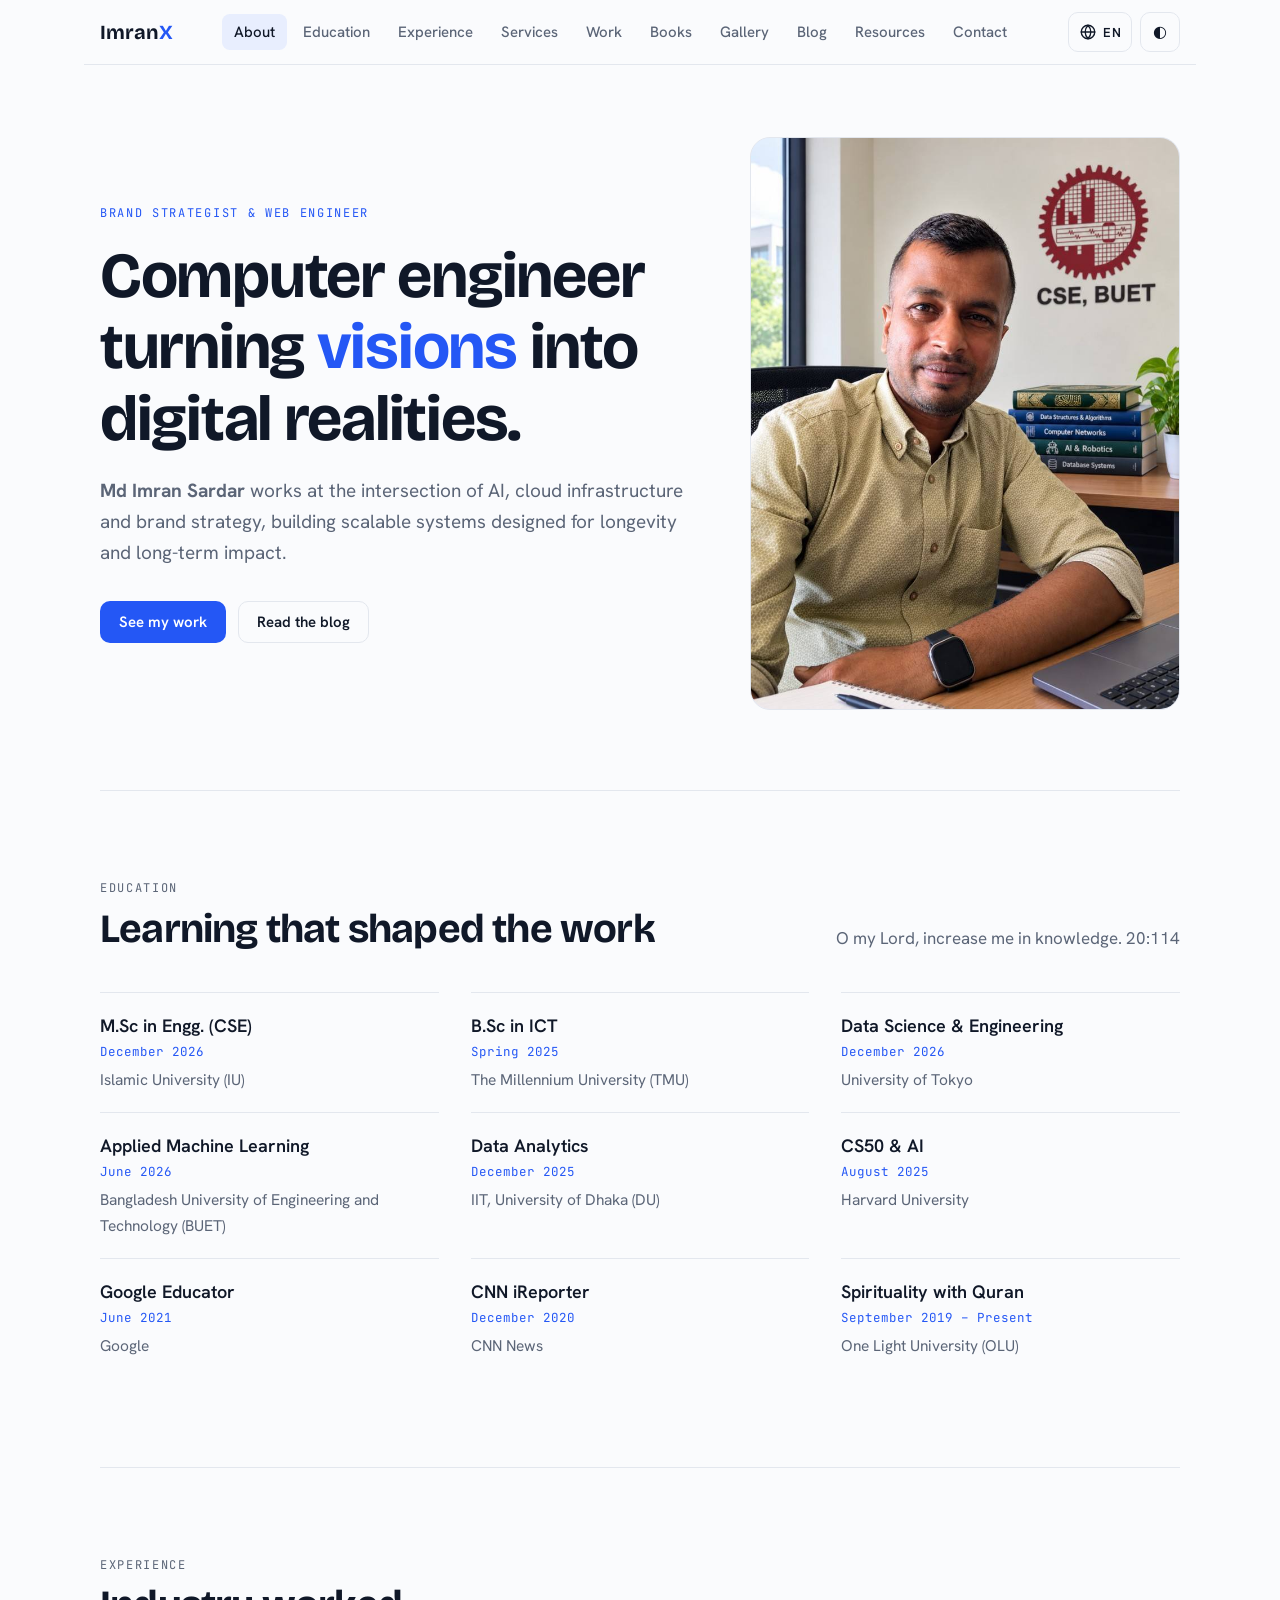
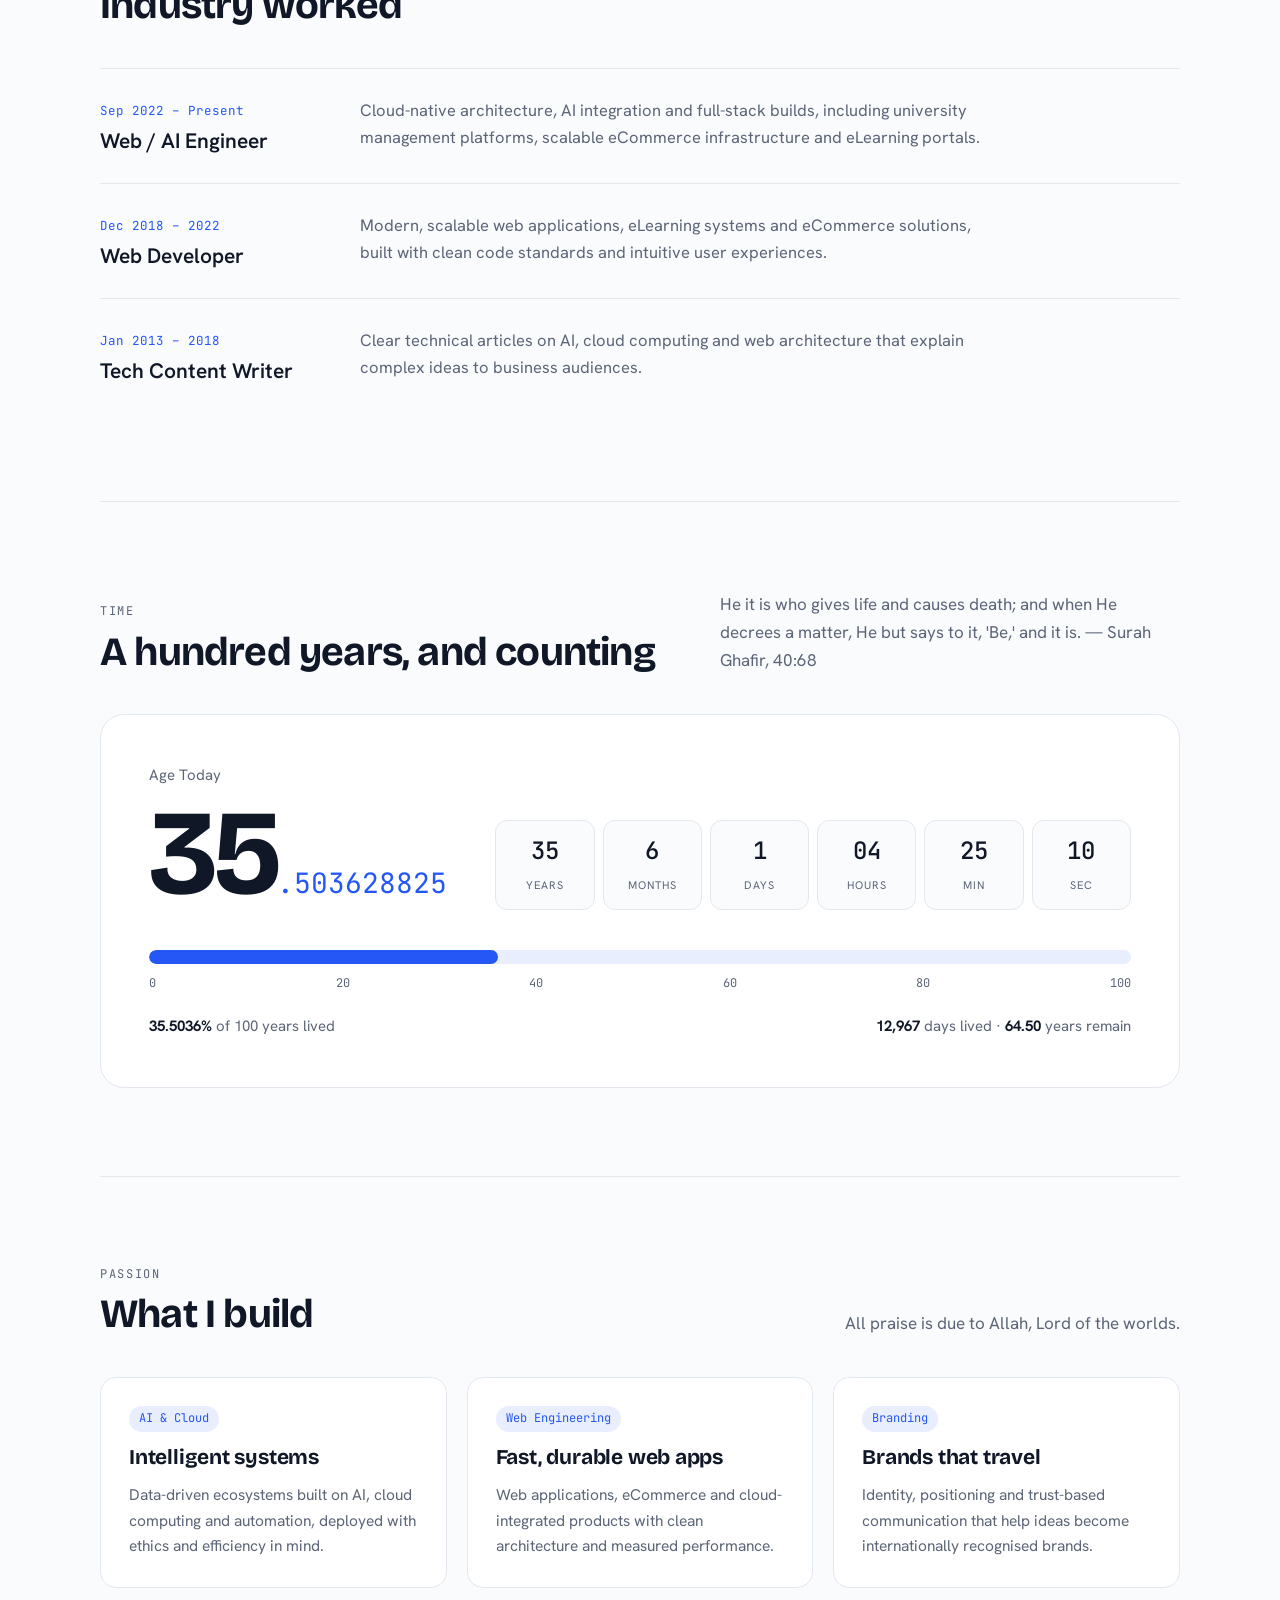
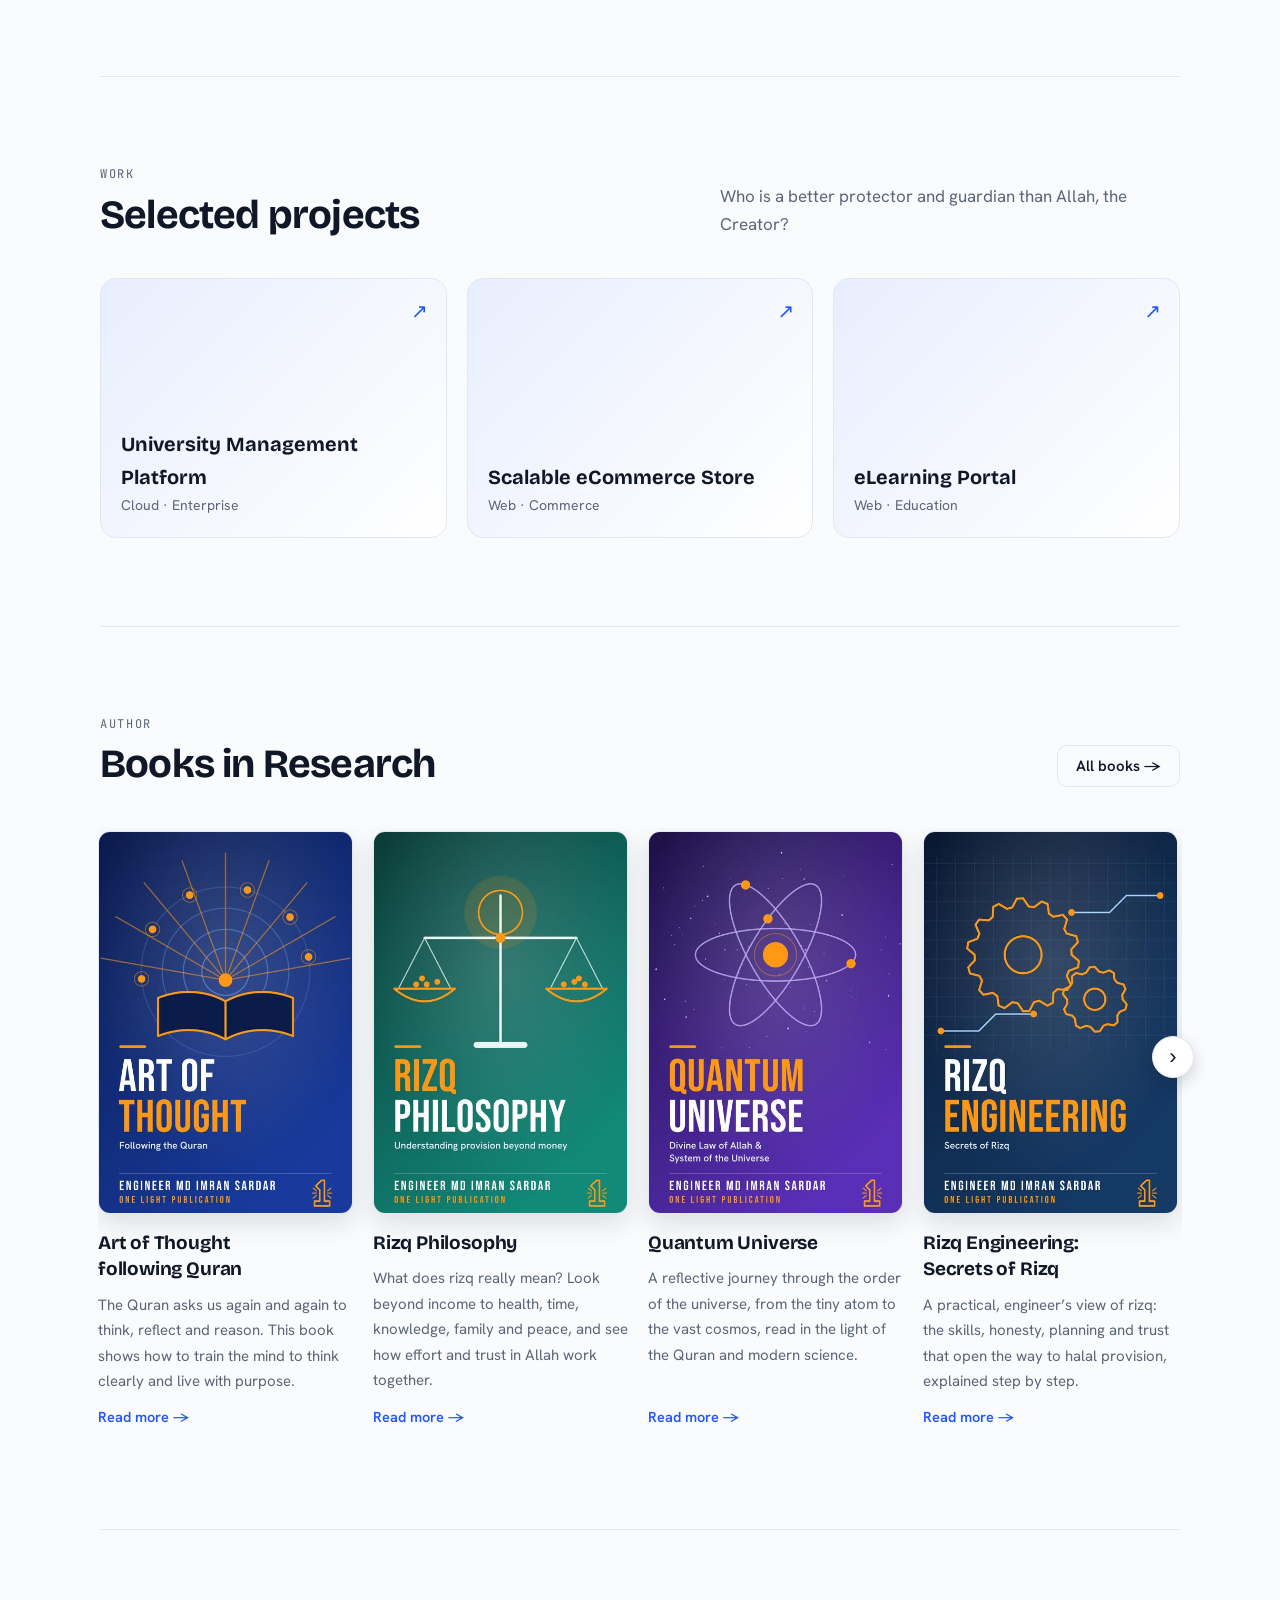
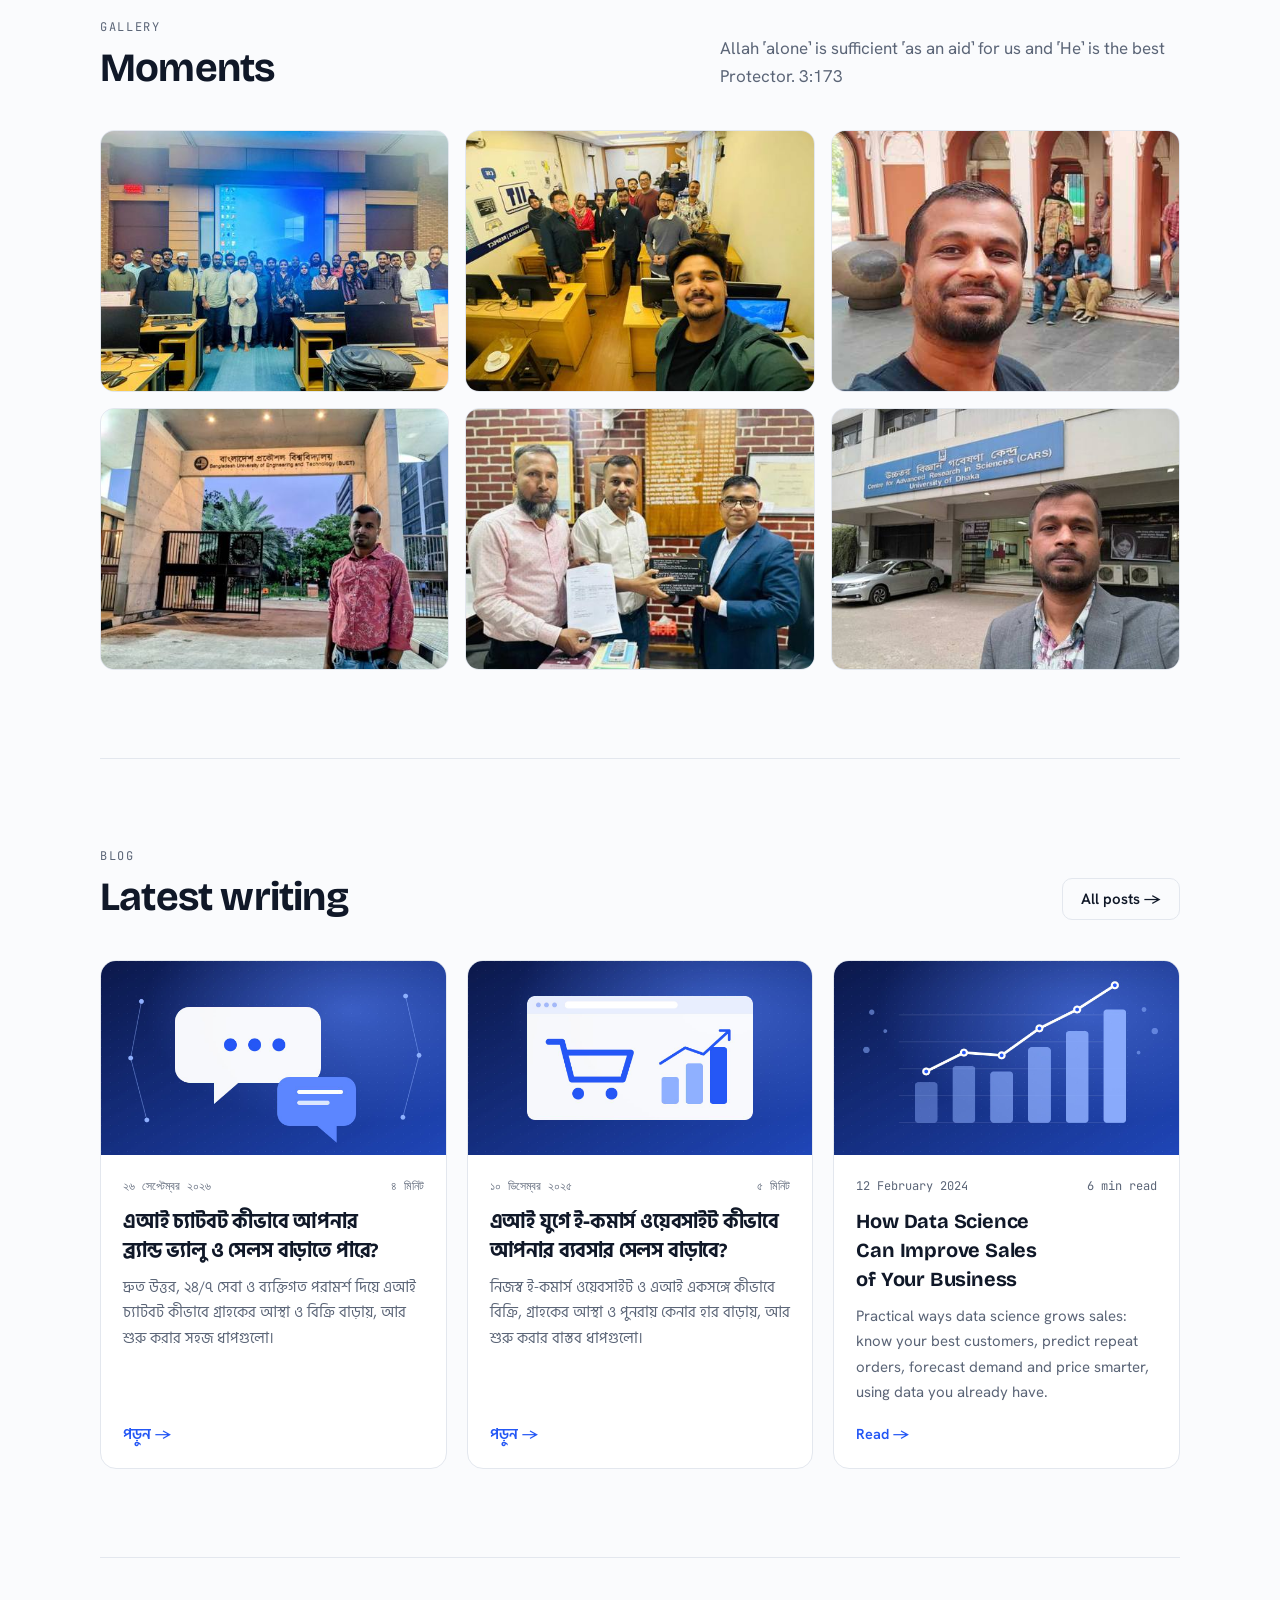
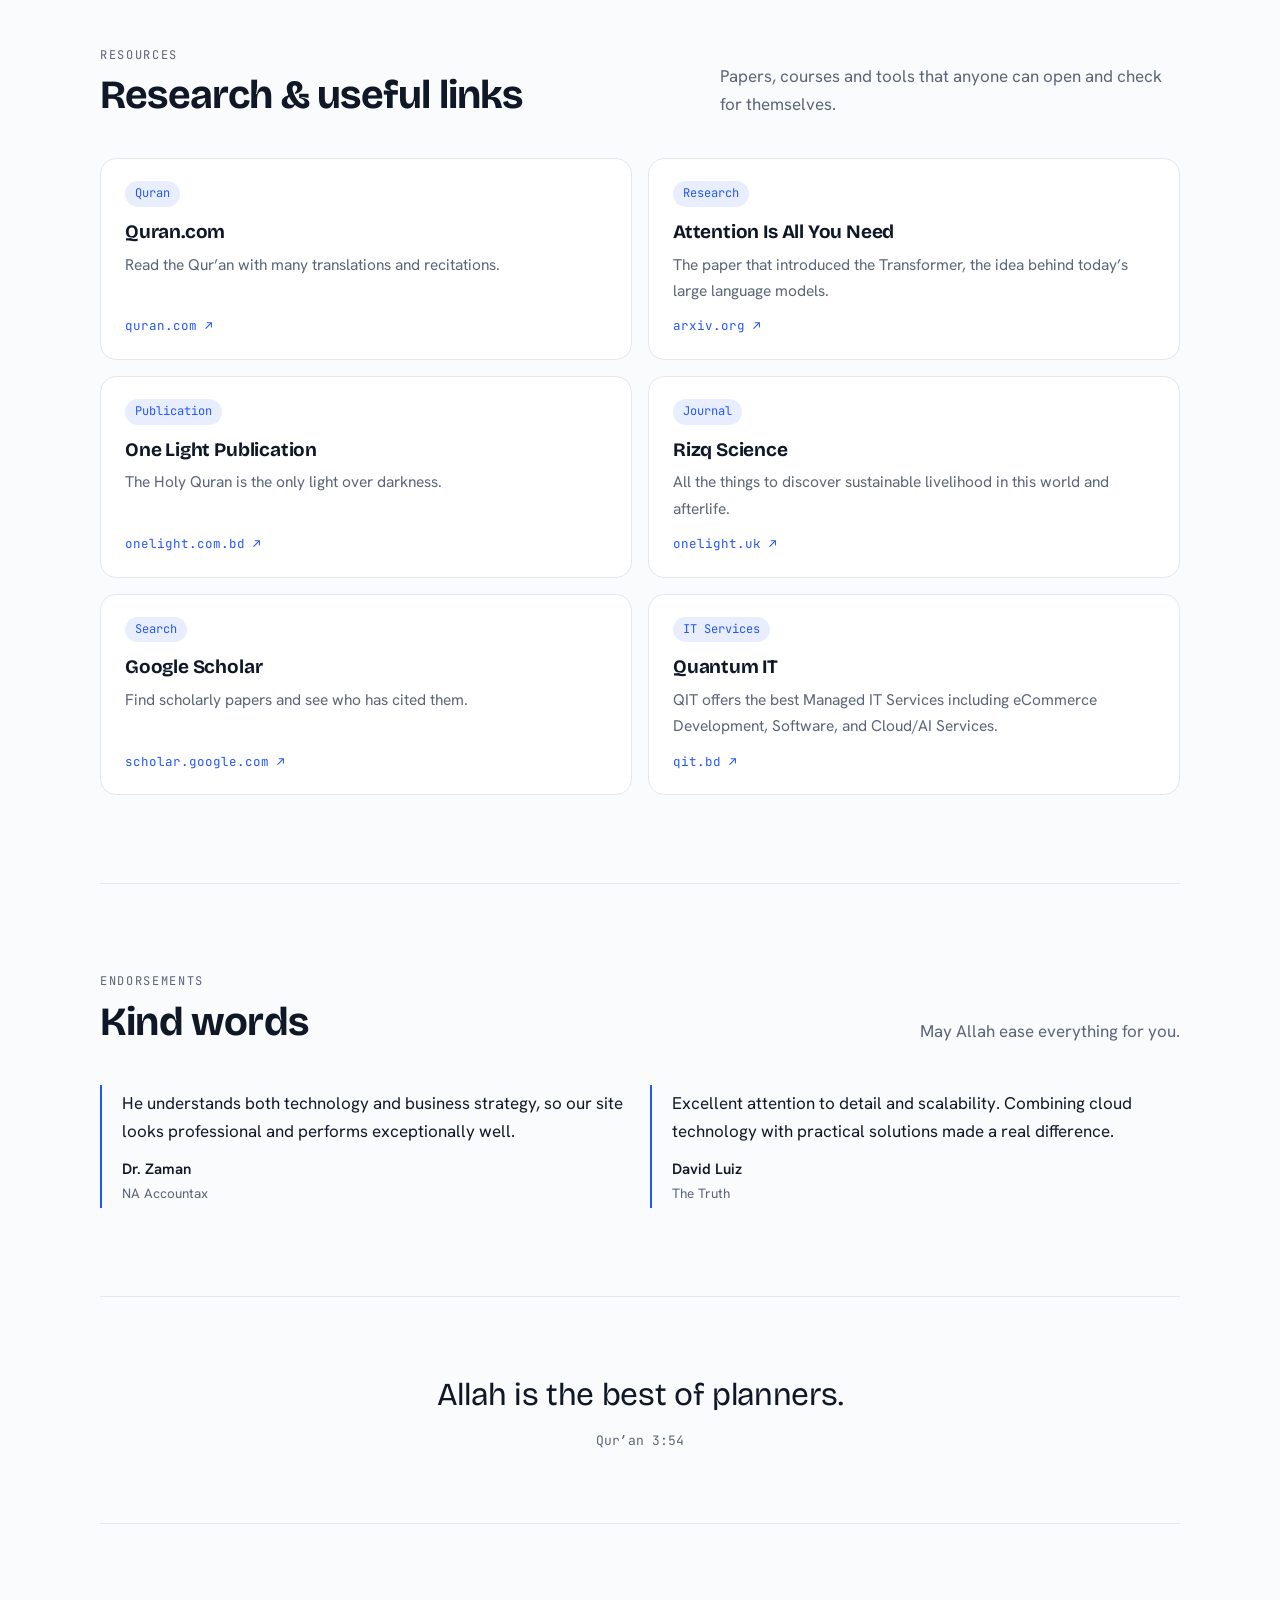
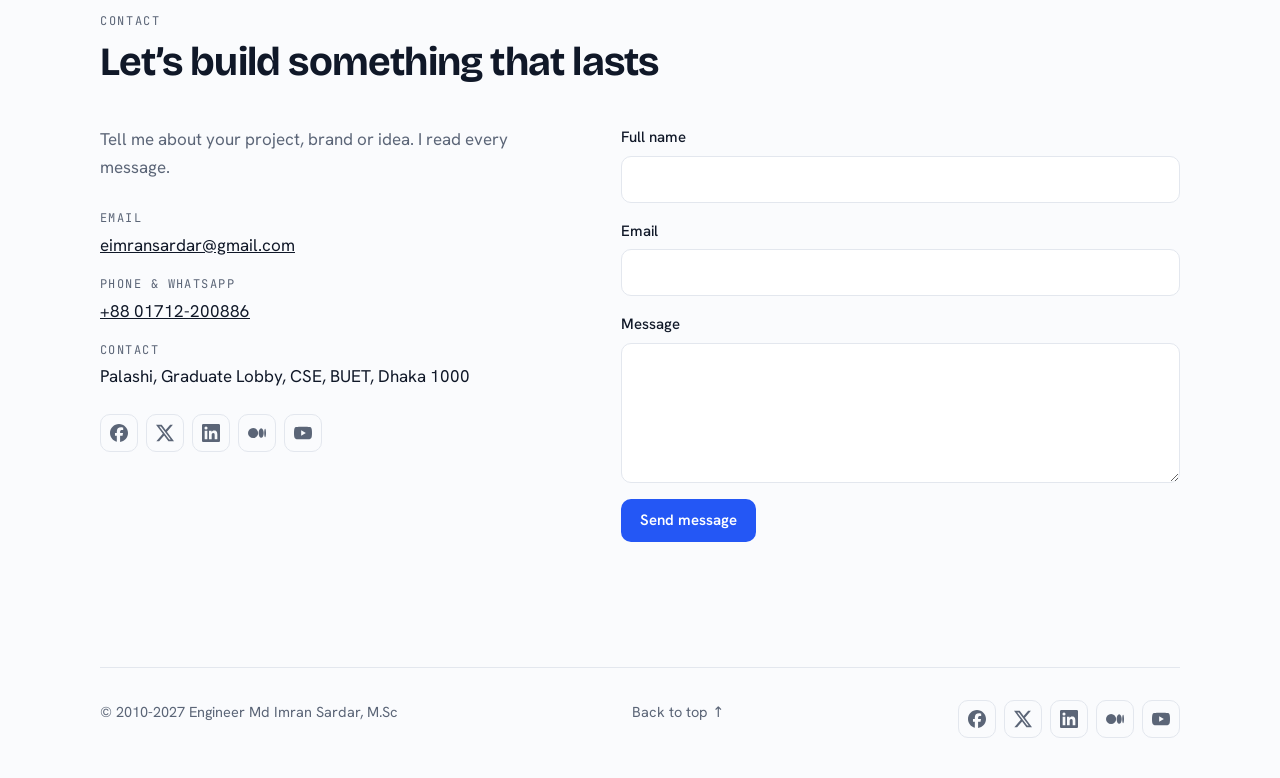
==== index.html @ aa184f2d "Link Title" ====
<!doctype html>
<html lang="en">
<head>
<meta charset="utf-8">
<meta name="viewport" content="width=device-width, initial-scale=1, viewport-fit=cover">
<meta name="claude:viewport-fit-sides" content="cover">
<title>Md Imran Sardar | Web & AI Engineer</title>
<meta name="description" content="Md Imran Sardar (ImranX) is a computer engineer, web and AI engineer and brand strategist building cloud, AI and web systems. Based at CSE, BUET, Dhaka, Bangladesh.">
<link rel="canonical" href="https://imranx.com/">
<meta name="robots" content="index,follow,max-image-preview:large">
<meta property="og:type" content="website">
<meta property="og:site_name" content="ImranX">
<meta property="og:title" content="Md Imran Sardar | Computer Engineer and Web/AI Engineer">
<meta property="og:description" content="Md Imran Sardar (ImranX) is a computer engineer, web and AI engineer and brand strategist building cloud, AI and web systems. Based at CSE, BUET, Dhaka, Bangladesh.">
<meta property="og:url" content="https://imranx.com/">
<meta property="og:image" content="https://imranx.com/images/og-cover.jpg">
<meta name="twitter:card" content="summary_large_image">
<link rel="icon" href="favicon.svg" type="image/svg+xml">
<link rel="icon" href="favicon.ico" sizes="48x48">
<link rel="icon" href="favicon-48.png" type="image/png" sizes="48x48">
<link rel="apple-touch-icon" href="apple-touch-icon.png">
<link rel="manifest" href="site.webmanifest">
<meta name="theme-color" content="#2457f5">
<script type="application/ld+json">
{
  "@context": "https://schema.org",
  "@graph": [
    {
      "@type": "Person",
      "@id": "https://imranx.com/#person",
      "name": "Md Imran Sardar",
      "alternateName": "ImranX",
      "url": "https://imranx.com/",
      "image": "https://imranx.com/images/Portrait_Engineer_Md_Imran_Sardar.jpg",
      "jobTitle": "Computer Engineer, Web and AI Engineer, Brand Strategist",
      "description": "Computer engineer and brand strategist blending AI, data science, cloud infrastructure and brand strategy to build scalable digital systems.",
      "affiliation": {
        "@type": "CollegeOrUniversity",
        "name": "Bangladesh University of Engineering and Technology (BUET), Department of CSE",
        "url": "https://www.buet.ac.bd"
      },
      "alumniOf": [
        {
          "@type": "CollegeOrUniversity",
          "name": "Islamic University Bangladesh (IU)"
        }
      ],
      "knowsAbout": [
        "Artificial Intelligence",
        "Cloud computing",
        "Web engineering",
        "Data science",
        "Brand strategy",
        "eCommerce",
        "eLearning platforms"
      ],
      "knowsLanguage": [
        "bn",
        "en"
      ],
      "sameAs": [
        "https://www.facebook.com/imransardarx",
        "https://www.linkedin.com/in/imranxs/"
      ]
    },
    {
      "@type": "WebSite",
      "@id": "https://imranx.com/#website",
      "url": "https://imranx.com/",
      "name": "ImranX",
      "inLanguage": [
        "en",
        "bn"
      ],
      "publisher": {
        "@id": "https://imranx.com/#person"
      }
    }
  ]
}
</script>
<link rel="preconnect" href="https://fonts.googleapis.com">
<link rel="preconnect" href="https://fonts.gstatic.com" crossorigin>
<link rel="preload" as="style" href="https://fonts.googleapis.com/css2?family=Bricolage+Grotesque:wght@700&family=Hanken+Grotesk:wght@400;600&family=Hind+Siliguri:wght@400;600&family=JetBrains+Mono:wght@400&display=swap" onload="this.onload=null;this.rel='stylesheet'">
<noscript><link rel="stylesheet" href="https://fonts.googleapis.com/css2?family=Bricolage+Grotesque:wght@700&family=Hanken+Grotesk:wght@400;600&family=Hind+Siliguri:wght@400;600&family=JetBrains+Mono:wght@400&display=swap"></noscript>
<link rel="preload" as="image" href="images/Portrait_Engineer_Md_Imran_Sardar.jpg" fetchpriority="high">
<link rel="stylesheet" href="style.css">
<style>
/* Homepage-only styles. Shared header, buttons, tokens and footer live in style.css. */
body { line-height: 1.65; }
h1, h2 { line-height: 1.12; letter-spacing: -0.02em; }
section { padding-block: 88px; border-top: 1px solid var(--line); }
.sec-head { display: flex; flex-wrap: wrap; align-items: end; justify-content: space-between; gap: 12px 24px; margin-bottom: 40px; }
.sec-head h2 { font-size: clamp(28px, 4vw, 40px); margin-top: 8px; }
.sec-head p { color: var(--muted); max-width: 46ch; }
@media (max-width: 820px) { section { padding-block: 64px; } }

/* hero */
.hero { border-top: 0; padding-block: 72px 80px; display: grid; grid-template-columns: 1.4fr 1fr; gap: 48px; align-items: center; }
.hero > * { min-width: 0; }
.hero h1 { font-size: clamp(36px, 6vw, 64px); margin-block: 16px 20px; }
.hero h1 em { font-style: normal; color: var(--accent); }
.hero .lede { color: var(--muted); font-size: 19px; max-width: 54ch; }
.hero .cta { display: flex; flex-wrap: wrap; gap: 12px; margin-top: 32px; }
.portrait { aspect-ratio: 3 / 4; max-width: 100%; border-radius: 20px; background: var(--accent-soft); border: 1px solid var(--line); display: grid; place-items: center; position: relative; overflow: hidden; }
.portrait b { font-family: var(--font-display); font-size: clamp(72px, 12vw, 120px); color: var(--accent); letter-spacing: -0.04em; }
.portrait img { position: absolute; inset: 0; width: 100%; height: 100%; object-fit: cover; object-position: center top; }
@media (max-width: 820px) { .hero { grid-template-columns: 1fr; gap: 32px; } .portrait { width: 100%; max-width: 340px; margin-inline: auto; } }

/* education + experience */
.edu { display: grid; grid-template-columns: repeat(3, minmax(0, 1fr)); gap: 0 32px; }
.entry { padding-block: 20px; border-top: 1px solid var(--line); }
.entry h3 { font: 600 18px/1.4 var(--font-body); letter-spacing: 0; }
.entry .when { font-family: var(--font-mono); font-size: 12.5px; color: var(--accent); margin-block: 4px; }
.entry p { color: var(--muted); font-size: 15.5px; }
@media (max-width: 900px) { .edu { grid-template-columns: 1fr 1fr; } }
@media (max-width: 560px) { .edu { grid-template-columns: 1fr; } }
.exp .entry { display: grid; grid-template-columns: 220px 1fr; gap: 8px 40px; padding-block: 28px; }
.exp .entry > * { min-width: 0; }
.exp .entry h3 { font-size: 21px; }
.exp .entry p.d { font-size: 16.5px; max-width: 70ch; }
@media (max-width: 700px) { .exp .entry { grid-template-columns: 1fr; } }

/* life counter */
.life { background: var(--surface); border: 1px solid var(--line); border-radius: 24px; padding: clamp(24px, 4vw, 48px); }
.life-top { display: grid; grid-template-columns: auto 1fr; gap: 16px 48px; align-items: end; }
.life-top > * { min-width: 0; }
.age { font-family: var(--font-display); font-weight: 700; font-size: clamp(56px, 11vw, 120px); line-height: .95; letter-spacing: -0.04em; font-variant-numeric: tabular-nums; }
.age .dec { font-family: var(--font-mono); font-weight: 400; font-size: clamp(16px, 3vw, 28px); color: var(--accent); letter-spacing: 0; }
.age-label { color: var(--muted); font-size: 15px; margin-bottom: 8px; }
.units { display: grid; grid-template-columns: repeat(6, minmax(0, 1fr)); gap: 8px; }
.unit { background: var(--bg); border: 1px solid var(--line); border-radius: 12px; padding: 12px 8px; text-align: center; }
.unit b { display: block; font-family: var(--font-mono); font-weight: 500; font-size: clamp(16px, 2.6vw, 24px); font-variant-numeric: tabular-nums; line-height: 1.5; }
.unit span { font-size: 11px; letter-spacing: .1em; text-transform: uppercase; color: var(--muted); }
.track { margin-top: 40px; position: relative; height: 14px; border-radius: 99px; background: var(--accent-soft); overflow: hidden; }
.fill { position: absolute; inset: 0 auto 0 0; width: 0; border-radius: 99px; background: var(--accent); transition: width 1.2s cubic-bezier(.2,.7,.2,1); }
.ticks { display: flex; justify-content: space-between; margin-top: 10px; font-family: var(--font-mono); font-size: 12px; color: var(--muted); }
.life-foot { display: flex; flex-wrap: wrap; justify-content: space-between; gap: 8px 24px; margin-top: 20px; font-size: 15px; color: var(--muted); }
.life-foot strong { color: var(--ink); font-variant-numeric: tabular-nums; }
@media (max-width: 820px) { .life-top { grid-template-columns: 1fr; } .units { grid-template-columns: repeat(3, minmax(0, 1fr)); } }

/* services, work */
.grid3 { display: grid; grid-template-columns: repeat(3, minmax(0, 1fr)); gap: 20px; }
.card { background: var(--surface); border: 1px solid var(--line); border-radius: 16px; padding: 28px; display: flex; flex-direction: column; gap: 12px; transition: border-color .2s ease, transform .2s ease; }
.card:hover { border-color: var(--accent); transform: translateY(-3px); }
.card h3 { font-size: 21px; line-height: 1.25; }
.card p { color: var(--muted); font-size: 15.5px; }
.tag { align-self: flex-start; font-family: var(--font-mono); font-size: 12px; padding: 3px 10px; border-radius: 99px; background: var(--accent-soft); color: var(--accent); }
@media (max-width: 900px) { .grid3 { grid-template-columns: 1fr; } }
.tile { aspect-ratio: 4 / 3; max-width: 100%; border-radius: 16px; border: 1px solid var(--line); background: linear-gradient(135deg, var(--accent-soft), var(--surface)); padding: 20px; display: flex; flex-direction: column; justify-content: flex-end; text-decoration: none; position: relative; overflow: hidden; }
.tile::after { content: "↗"; position: absolute; top: 16px; right: 18px; color: var(--accent); font-size: 20px; transition: transform .2s ease; }
.tile:hover::after { transform: translate(3px, -3px); }
.tile b { font-family: var(--font-display); font-size: 20px; }
.tile span { color: var(--muted); font-size: 14px; }
.work { display: grid; grid-template-columns: repeat(3, minmax(0, 1fr)); gap: 20px; }
@media (max-width: 900px) { .work { grid-template-columns: 1fr 1fr; } }
@media (max-width: 520px) { .work { grid-template-columns: 1fr; } }

/* gallery */
.gallery { display: grid; grid-template-columns: repeat(3, minmax(0, 1fr)); gap: 16px; }
.shot { position: relative; aspect-ratio: 4 / 3; max-width: 100%; border: 1px solid var(--line); border-radius: 14px; overflow: hidden; background: var(--accent-soft); padding: 0; cursor: zoom-in; display: grid; place-items: center; color: var(--accent); font-family: var(--font-mono); font-size: 12px; letter-spacing: .12em; }
.shot img { position: absolute; inset: 0; width: 100%; height: 100%; object-fit: cover; transition: transform .4s ease; }
.shot:hover img { transform: scale(1.04); }
.shot.ph { cursor: default; }
@media (max-width: 700px) { .gallery { grid-template-columns: 1fr 1fr; gap: 10px; } }
.lightbox { position: fixed; inset: 0; z-index: 50; background: rgba(8, 11, 18, .92); display: grid; place-items: center; padding: 24px; }
.lightbox[hidden] { display: none; }
.lightbox img { max-width: min(100%, 1100px); max-height: 85vh; border-radius: 12px; }
.lightbox button { position: absolute; top: calc(16px + env(safe-area-inset-top, 0px)); right: 16px; width: 44px; height: 44px; border-radius: 50%; border: 1px solid rgba(255,255,255,.3); background: rgba(255,255,255,.08); color: #fff; font-size: 20px; cursor: pointer; }

/* blog preview */
.posts { display: grid; grid-template-columns: repeat(3, minmax(0, 1fr)); gap: 20px; }
.post { background: var(--surface); border: 1px solid var(--line); border-radius: 16px; overflow: hidden; display: flex; flex-direction: column; text-decoration: none; transition: border-color .2s ease, transform .2s ease; }
.post:hover { border-color: var(--accent); transform: translateY(-3px); }
.post .thumb { aspect-ratio: 16 / 9; background: var(--accent-soft); display: grid; place-items: center; font-size: 14px; color: var(--accent); font-weight: 600; }
.post .body { padding: 22px; display: flex; flex-direction: column; gap: 10px; flex: 1; }
.post .meta { font-family: var(--font-mono); font-size: 12px; color: var(--muted); display: flex; justify-content: space-between; gap: 8px; }
.post h3 { font-size: 20px; line-height: 1.45; }
.post p { color: var(--muted); font-size: 15px; line-height: 1.7; }
.post .more { margin-top: auto; padding-top: 6px; color: var(--accent); font-weight: 600; font-size: 14.5px; }
@media (max-width: 900px) { .posts { grid-template-columns: 1fr; } }

/* endorsements, verse, contact */
.quotes { display: grid; grid-template-columns: 1fr 1fr; gap: 20px; }
.quote { margin: 0; border-left: 2px solid var(--accent); padding: 4px 0 4px 20px; }
.quote p { font-size: 17px; }
.quote cite { display: block; margin-top: 12px; font-style: normal; font-weight: 600; font-size: 15px; }
.quote cite span { display: block; font-weight: 400; color: var(--muted); font-size: 13.5px; }
@media (max-width: 820px) { .quotes { grid-template-columns: 1fr; } }
.verse { text-align: center; padding-block: 72px; border-top: 1px solid var(--line); }
.verse p { font-family: var(--font-display); font-size: clamp(22px, 3.4vw, 32px); letter-spacing: -0.01em; text-wrap: balance; }
.verse span { display: block; margin-top: 8px; font-family: var(--font-mono); font-size: 13px; color: var(--muted); }
.contact { display: grid; grid-template-columns: 1fr 1.2fr; gap: 56px; }
.contact > * { min-width: 0; }
.contact dl { margin: 28px 0 0; display: grid; gap: 16px; }
.contact dt { font-family: var(--font-mono); font-size: 12px; letter-spacing: .12em; text-transform: uppercase; color: var(--muted); }
.contact dd { margin: 2px 0 0; overflow-wrap: anywhere; }
form { display: grid; gap: 16px; }
label { display: grid; gap: 6px; font-weight: 500; font-size: 15px; }
input, textarea { font: 400 16px var(--font-body); color: var(--ink); background: var(--surface); border: 1px solid var(--line); border-radius: 10px; padding: 12px 14px; width: 100%; }
input:focus, textarea:focus { outline: 2px solid var(--accent); outline-offset: 1px; border-color: var(--accent); }
textarea { min-height: 140px; resize: vertical; }
#formMsg { font-size: 15px; color: var(--accent); min-height: 1.4em; }
@media (max-width: 820px) { .contact { grid-template-columns: 1fr; gap: 36px; } }
@media (prefers-reduced-motion: reduce) { .fill, .card, .post, .btn, .shot img { transition: none; } }

/* books */
.books-wrap { position: relative; }
.books { display: flex; gap: 20px; overflow-x: auto; scroll-snap-type: x mandatory; scroll-behavior: smooth; padding-block: 4px 12px; margin-inline: -2px; padding-inline: 2px; scrollbar-width: thin; }
.book { flex: 0 0 calc((100% - 60px) / 4); min-width: 200px; scroll-snap-align: start; display: flex; flex-direction: column; gap: 10px; }
.book .cover { display: block; aspect-ratio: 2 / 3; border-radius: 12px; overflow: hidden; border: 1px solid var(--line); background: var(--accent-soft); box-shadow: 0 10px 24px rgba(16, 24, 40, .12); transition: transform .2s ease, box-shadow .2s ease; }
.book .cover:hover { transform: translateY(-4px); box-shadow: 0 16px 30px rgba(16, 24, 40, .18); }
.book .cover img { display: block; width: 100%; height: 100%; object-fit: cover; }
.book h3 { font-size: 19px; line-height: 1.4; margin-top: 6px; }
.book h3 a { text-decoration: none; }
.book h3 a:hover { color: var(--accent); }
.book p { color: var(--muted); font-size: 15px; line-height: 1.7; display: -webkit-box; -webkit-line-clamp: 5; -webkit-box-orient: vertical; overflow: hidden; }
.book .more { margin-top: auto; color: var(--accent); font-weight: 600; font-size: 14.5px; text-decoration: none; }
.book .more:hover { text-decoration: underline; }
.car-btn { position: absolute; top: 34%; z-index: 2; width: 42px; height: 42px; border-radius: 50%; border: 1px solid var(--line); background: var(--surface); color: var(--ink); font-size: 22px; line-height: 1; cursor: pointer; box-shadow: 0 6px 16px rgba(16, 24, 40, .18); display: grid; place-items: center; }
.car-btn:hover { background: var(--accent-soft); }
.car-btn[disabled] { opacity: 0; pointer-events: none; }
.car-btn.prev { left: -14px; } .car-btn.next { right: -14px; }
@media (max-width: 900px) { .book { flex-basis: calc((100% - 20px) / 2); } }
@media (max-width: 560px) { .book { flex-basis: 70%; } .car-btn { display: none; } }

/* resources */
.res-grid { display: grid; grid-template-columns: repeat(2, minmax(0, 1fr)); gap: 16px; }
.res { background: var(--surface); border: 1px solid var(--line); border-radius: 16px; padding: 22px 24px; display: flex; flex-direction: column; gap: 6px; text-decoration: none; transition: border-color .2s ease, transform .2s ease; }
.res:hover { border-color: var(--accent); transform: translateY(-3px); }
.res .rtype { align-self: flex-start; font-family: var(--font-mono); font-size: 12px; padding: 3px 10px; border-radius: 99px; background: var(--accent-soft); color: var(--accent); }
.res h3 { font-size: 19px; line-height: 1.4; margin-top: 6px; }
.res p { color: var(--muted); font-size: 15.5px; line-height: 1.7; }
.res .rsrc { margin-top: auto; padding-top: 6px; font-family: var(--font-mono); font-size: 12.5px; color: var(--accent); overflow-wrap: anywhere; }
@media (max-width: 760px) { .res-grid { grid-template-columns: 1fr; } }
@media (prefers-reduced-motion: reduce) { .book .cover, .res, .books { transition: none; scroll-behavior: auto; } }
</style>
</head>
<body>
<div class="wrap">
<header class="top">
  <div class="bar">
    <a class="brand" href="#top">Imran<span>X</span></a>
    <nav id="nav" aria-label="Primary">
      <ul>
        <li><a href="#about">About</a></li>
        <li><a href="#education">Education</a></li>
        <li><a href="#experience">Experience</a></li>
        <li><a href="#services">Services</a></li>
        <li><a href="#work">Work</a></li>
        <li><a href="#books">Books</a></li>
        <li><a href="#gallery">Gallery</a></li>
        <li><a href="blog.html">Blog</a></li>
        <li><a href="#resources">Resources</a></li>
        <li><a href="#contact">Contact</a></li>
      </ul>
    </nav>
    <div class="actions">
      <button class="icon-btn" id="themeBtn" type="button" aria-label="Toggle light and dark theme">◐</button>
      <button class="icon-btn" id="menuBtn" type="button" aria-label="Open menu" aria-expanded="false" aria-controls="nav">☰</button>
    </div>
  </div>
</header>

<main id="top">
  <!-- ABOUT -->
  <section class="hero" id="about">
    <div>
      <p class="eyebrow">Brand Strategist &amp; Web Engineer</p>
      <h1>Computer engineer turning <em>visions</em> into digital realities.</h1>
      <p class="lede"><strong>Md Imran Sardar</strong> works at the intersection of AI, cloud infrastructure and brand strategy, building scalable systems designed for longevity and long-term impact.</p>
      <div class="cta">
        <a class="btn" href="#work">See my work</a>
        <a class="btn ghost" href="blog.html">Read the blog</a>
      </div>
    </div>
    <!-- Your portrait: images/Portrait_Engineer_Md_Imran_Sardar.jpg. If the file is missing, the initials show instead. -->
    <div class="portrait">
      <b aria-hidden="true">MI</b>
      <img src="images/Portrait_Engineer_Md_Imran_Sardar.jpg" alt="Md Imran Sardar, computer engineer and brand strategist" width="800" height="1000" fetchpriority="high" decoding="async" onerror="this.remove()">
    </div>
  </section>

  <!-- EDUCATION (9 entries) -->
  <section id="education">
    <div class="sec-head">
      <div><p class="eyebrow">Education</p><h2>Learning that shaped the work</h2></div>
      <p>O my Lord, increase me in knowledge. 20:114</p>
    </div>
    <div class="edu">
      <div class="entry"><h3>M.Sc in Engg. (CSE)</h3><p class="when">December 2026</p><p>Islamic University (IU)</p></div>
      <div class="entry"><h3>B.Sc in ICT</h3><p class="when">Spring 2025</p><p>The Millennium University (TMU)</p></div>
      <div class="entry"><h3>Data Science &amp; Engineering</h3><p class="when">December 2026</p><p>University of Tokyo</p></div>
      <div class="entry"><h3>Applied Machine Learning</h3><p class="when">June 2026</p><p>Bangladesh University of Engineering and Technology (BUET)</p></div>
      <div class="entry"><h3>Data Analytics</h3><p class="when">December 2025</p><p>IIT, University of Dhaka (DU)</p></div>
      <div class="entry"><h3>CS50 &amp; AI</h3><p class="when">August 2025</p><p>Harvard University</p></div>
      <div class="entry"><h3>Google Educator</h3><p class="when">June 2021</p><p>Google</p></div>
      <div class="entry"><h3>CNN iReporter</h3><p class="when">December 2020</p><p>CNN News</p></div>
      <div class="entry"><h3>Spirituality with Quran</h3><p class="when">September 2019 – Present</p><p>One Light University (OLU)</p></div>
    </div>
  </section>

  <!-- EXPERIENCE -->
  <section id="experience">
    <div class="sec-head">
      <div><p class="eyebrow">Experience</p><h2>Industry worked</h2></div>
    </div>
    <div class="exp">
      <div class="entry"><div><p class="when">Sep 2022 – Present</p><h3>Web / AI Engineer</h3></div><p class="d">Cloud-native architecture, AI integration and full-stack builds, including university management platforms, scalable eCommerce infrastructure and eLearning portals.</p></div>
      <div class="entry"><div><p class="when">Dec 2018 – 2022</p><h3>Web Developer</h3></div><p class="d">Modern, scalable web applications, eLearning systems and eCommerce solutions, built with clean code standards and intuitive user experiences.</p></div>
      <div class="entry"><div><p class="when">Jan 2013 – 2018</p><h3>Tech Content Writer</h3></div><p class="d">Clear technical articles on AI, cloud computing and web architecture that explain complex ideas to business audiences.</p></div>
    </div>
  </section>

  <!-- AGE / TIME -->
  <section id="life">
    <div class="sec-head">
      <div><p class="eyebrow">Time</p><h2>A hundred years, and counting</h2></div>
      <p>He it is who gives life and causes death; and when He decrees a matter, He but says to it, 'Be,' and it is. — Surah Ghafir, 40:68</p>
    </div>
    <div class="life">
      <div class="life-top">
        <div>
          <p class="age-label">Age Today</p>
          <div class="age"><span id="ageInt">0</span><span class="dec" id="ageDec">.000000000</span></div>
        </div>
        <div class="units" aria-label="Age breakdown">
          <div class="unit"><b id="uY">0</b><span>years</span></div>
          <div class="unit"><b id="uM">0</b><span>months</span></div>
          <div class="unit"><b id="uD">0</b><span>days</span></div>
          <div class="unit"><b id="uH">00</b><span>hours</span></div>
          <div class="unit"><b id="uMin">00</b><span>min</span></div>
          <div class="unit"><b id="uS">00</b><span>sec</span></div>
        </div>
      </div>
      <div class="track" role="progressbar" aria-label="Share of 100 years lived" aria-valuemin="0" aria-valuemax="100" aria-valuenow="0" id="track">
        <div class="fill" id="fill"></div>
      </div>
      <div class="ticks"><span>0</span><span>20</span><span>40</span><span>60</span><span>80</span><span>100</span></div>
      <div class="life-foot">
        <span><strong id="pct">0%</strong> of 100 years lived</span>
        <span><strong id="days">0</strong> days lived · <strong id="left">0</strong> years remain</span>
      </div>
    </div>
  </section>

  <!-- SERVICES -->
  <section id="services">
    <div class="sec-head">
      <div><p class="eyebrow">Passion</p><h2>What I build</h2></div>
      <p>All praise is due to Allah, Lord of the worlds.</p>
    </div>
    <div class="grid3">
      <article class="card"><span class="tag">AI &amp; Cloud</span><h3>Intelligent systems</h3><p>Data-driven ecosystems built on AI, cloud computing and automation, deployed with ethics and efficiency in mind.</p></article>
      <article class="card"><span class="tag">Web Engineering</span><h3>Fast, durable web apps</h3><p>Web applications, eCommerce and cloud-integrated products with clean architecture and measured performance.</p></article>
      <article class="card"><span class="tag">Branding</span><h3>Brands that travel</h3><p>Identity, positioning and trust-based communication that help ideas become internationally recognised brands.</p></article>
    </div>
  </section>

  <!-- WORK -->
  <section id="work">
    <div class="sec-head">
      <div><p class="eyebrow">Work</p><h2>Selected projects</h2></div>
      <p>Who is a better protector and guardian than Allah, the Creator?</p>
    </div>
    <div class="work">
      <a class="tile" href="#work"><b>University Management Platform</b><span>Cloud · Enterprise</span></a>
      <a class="tile" href="#work"><b>Scalable eCommerce Store</b><span>Web · Commerce</span></a>
      <a class="tile" href="#work"><b>eLearning Portal</b><span>Web · Education</span></a>
    </div>
  </section>

  <!-- BOOKS (author). To change a book: edit the title, the short intro, the cover image and the link. Copy a whole <article class="book"> block to add one, delete one to remove it.
       Cover images go in images/books/ (480 x 720 px, JPG, under 40 KB). The link can be a blog post (for example "my-book-post.html") or a shop page (for example "https://your-shop.com/book"). -->
  <section id="books">
    <div class="sec-head">
      <div><p class="eyebrow">Author</p><h2>Books in Research</h2></div>
      <a class="btn ghost" href="blog.html">All books →</a>
    </div>
    <div class="books-wrap">
      <button class="car-btn prev" type="button" aria-label="Previous books" disabled>‹</button>
      <div class="books" id="books-row">
        <article class="book">
          <a class="cover" href="blog.html" aria-label="Art of Thought following Quran"><img src="images/books/art-of-thought-following-quran.jpg" alt="Cover of Art of Thought following Quran, by Engineer Md Imran Sardar" width="480" height="720" loading="lazy"></a>
          <h3><a href="blog.html">Art of Thought following Quran</a></h3>
          <p>The Quran asks us again and again to think, reflect and reason. This book shows how to train the mind to think clearly and live with purpose.</p>
          <a class="more" href="blog.html">Read more →</a>
        </article>
        <article class="book">
          <a class="cover" href="blog.html" aria-label="Rizq Philosophy"><img src="images/books/rizq-philosophy.jpg" alt="Cover of Rizq Philosophy, by Engineer Md Imran Sardar" width="480" height="720" loading="lazy"></a>
          <h3><a href="blog.html">Rizq Philosophy</a></h3>
          <p>What does rizq really mean? Look beyond income to health, time, knowledge, family and peace, and see how effort and trust in Allah work together.</p>
          <a class="more" href="blog.html">Read more →</a>
        </article>
        <article class="book">
          <a class="cover" href="blog.html" aria-label="Quantum Universe"><img src="images/books/quantum-universe.jpg" alt="Cover of Quantum Universe, by Engineer Md Imran Sardar" width="480" height="720" loading="lazy"></a>
          <h3><a href="blog.html">Quantum Universe</a></h3>
          <p>A reflective journey through the order of the universe, from the tiny atom to the vast cosmos, read in the light of the Quran and modern science.</p>
          <a class="more" href="blog.html">Read more →</a>
        </article>
        <article class="book">
          <a class="cover" href="blog.html" aria-label="Rizq Engineering: Secrets of Rizq"><img src="images/books/rizq-engineering.jpg" alt="Cover of Rizq Engineering: Secrets of Rizq, by Engineer Md Imran Sardar" width="480" height="720" loading="lazy"></a>
          <h3><a href="blog.html">Rizq Engineering: Secrets of Rizq</a></h3>
          <p>A practical, engineer’s view of rizq: the skills, honesty, planning and trust that open the way to halal provision, explained step by step.</p>
          <a class="more" href="blog.html">Read more →</a>
        </article>
        <article class="book">
          <a class="cover" href="blog.html" aria-label="Quran Everywhere"><img src="images/books/quran-everywhere.jpg" alt="Cover of Quran Everywhere, by Engineer Md Imran Sardar" width="480" height="720" loading="lazy"></a>
          <h3><a href="blog.html">Quran Everywhere</a></h3>
          <p>How to bring the Quran into home, work, study, travel and technology, so its guidance becomes part of every ordinary day.</p>
          <a class="more" href="blog.html">Read more →</a>
        </article>
        <article class="book">
          <a class="cover" href="blog.html" aria-label="Sufism in this AI Age"><img src="images/books/sufism-in-this-ai-age.jpg" alt="Cover of Sufism in this AI Age, by Engineer Md Imran Sardar" width="480" height="720" loading="lazy"></a>
          <h3><a href="blog.html">Sufism in this AI Age</a></h3>
          <p>In a world of algorithms and noise, what is real Sufism? A calm, careful look at purifying the heart, sincerity and remembrance of Allah, free from myths.</p>
          <a class="more" href="blog.html">Read more →</a>
        </article>
      </div>
      <button class="car-btn next" type="button" aria-label="Next books">›</button>
    </div>
  </section>

  <!-- GALLERY -->
  <section id="gallery">
    <div class="sec-head">
      <div><p class="eyebrow">Gallery</p><h2>Moments</h2></div>
      <p>Allah ˹alone˺ is sufficient ˹as an aid˺ for us and ˹He˺ is the best Protector. 3:173</p>
    </div>
    <div class="gallery" id="gallery-grid"></div>
  </section>

  <!-- BLOG: three featured articles. Copy a card to feature a new one, and delete one to keep three. -->
  <section id="blog">
    <div class="sec-head">
      <div><p class="eyebrow">Blog</p><h2>Latest writing</h2></div>
      <a class="btn ghost" href="blog.html">All posts →</a>
    </div>
    <div class="posts" id="posts">
      <a class="post" href="ai-chatbot-brand-sales.html" lang="bn">
        <div class="thumb"><span>এআই</span><img src="images/blog/ai-chatbot-brand-sales.jpg" alt="এআই চ্যাটবট কীভাবে আপনার ব্র্যান্ড ভ্যালু ও সেলস বাড়াতে পারে?" width="1280" height="720" loading="lazy" onerror="this.remove()"></div>
        <div class="body">
          <div class="meta"><time datetime="2026-09-26">২৬ সেপ্টেম্বর ২০২৬</time><span>৪ মিনিট</span></div>
          <h3>এআই চ্যাটবট কীভাবে আপনার ব্র্যান্ড ভ্যালু ও সেলস বাড়াতে পারে?</h3>
          <p>দ্রুত উত্তর, ২৪/৭ সেবা ও ব্যক্তিগত পরামর্শ দিয়ে এআই চ্যাটবট কীভাবে গ্রাহকের আস্থা ও বিক্রি বাড়ায়, আর শুরু করার সহজ ধাপগুলো।</p>
          <span class="more">পড়ুন →</span>
        </div>
      </a>
      <a class="post" href="ai-ecommerce-website-sales.html" lang="bn">
        <div class="thumb"><span>ওয়েব</span><img src="images/blog/ai-ecommerce-website-sales.jpg" alt="এআই যুগে ই-কমার্স ওয়েবসাইট কীভাবে আপনার ব্যবসার সেলস বাড়াবে?" width="1280" height="720" loading="lazy" onerror="this.remove()"></div>
        <div class="body">
          <div class="meta"><time datetime="2025-12-10">১০ ডিসেম্বর ২০২৫</time><span>৫ মিনিট</span></div>
          <h3>এআই যুগে ই-কমার্স ওয়েবসাইট কীভাবে আপনার ব্যবসার সেলস বাড়াবে?</h3>
          <p>নিজস্ব ই-কমার্স ওয়েবসাইট ও এআই একসঙ্গে কীভাবে বিক্রি, গ্রাহকের আস্থা ও পুনরায় কেনার হার বাড়ায়, আর শুরু করার বাস্তব ধাপগুলো।</p>
          <span class="more">পড়ুন →</span>
        </div>
      </a>
      <a class="post" href="data-science-improve-sales.html" lang="en">
        <div class="thumb"><span>Data Science</span><img src="images/blog/data-science-improve-sales.jpg" alt="How Data Science Can Improve Sales of Your Business" width="1280" height="720" loading="lazy" onerror="this.remove()"></div>
        <div class="body">
          <div class="meta"><time datetime="2024-02-12">12 February 2024</time><span>6 min read</span></div>
          <h3>How Data Science Can Improve Sales of Your Business</h3>
          <p>Practical ways data science grows sales: know your best customers, predict repeat orders, forecast demand and price smarter, using data you already have.</p>
          <span class="more">Read →</span>
        </div>
      </a>
    </div>
  </section>

  <!-- RESOURCES & RESEARCH. To change one: edit the link, the label (Research, Course, Tool...), the title and the one-line note. Copy a whole <a class="res"> block to add one.
       These six are examples with real links. Replace them with your own. -->
  <section id="resources">
    <div class="sec-head">
      <div><p class="eyebrow">Resources</p><h2>Research &amp; useful links</h2></div>
      <p>Papers, courses and tools that anyone can open and check for themselves.</p>
    </div>
    <div class="res-grid">
      <a class="res" href="https://quran.com" target="_blank" rel="noopener noreferrer"><span class="rtype">Quran</span><h3>Quran.com</h3><p>Read the Qur’an with many translations and recitations.</p><span class="rsrc">quran.com ↗</span></a>
      <a class="res" href="https://arxiv.org/abs/1706.03762" target="_blank" rel="noopener noreferrer"><span class="rtype">Research</span><h3>Attention Is All You Need</h3><p>The paper that introduced the Transformer, the idea behind today’s large language models.</p><span class="rsrc">arxiv.org ↗</span></a>
      <a class="res" href="https://onelight.com.bd" target="_blank" rel="noopener noreferrer"><span class="rtype">Publication</span><h3>One Light Publication</h3><p>The Holy Quran is the only light over darkness.</p><span class="rsrc">onelight.com.bd ↗</span></a>
      <a class="res" href="https://onelight.uk" target="_blank" rel="noopener noreferrer"><span class="rtype">Journal</span><h3>Rizq Science</h3><p>All the things to discover sustainable livelihood in this world and afterlife.</p><span class="rsrc">onelight.uk ↗</span></a>
      <a class="res" href="https://scholar.google.com" target="_blank" rel="noopener noreferrer"><span class="rtype">Search</span><h3>Google Scholar</h3><p>Find scholarly papers and see who has cited them.</p><span class="rsrc">scholar.google.com ↗</span></a>
      <a class="res" href="https://qit.bd" target="_blank" rel="noopener noreferrer"><span class="rtype">IT Services</span><h3>Quantum IT</h3><p>QIT offers the best Managed IT Services including eCommerce Development, Software, and Cloud/AI Services.</p><span class="rsrc">qit.bd ↗</span></a>
    </div>
  </section>

  <!-- ENDORSEMENTS -->
  <section id="testimonials">
    <div class="sec-head">
      <div><p class="eyebrow">Endorsements</p><h2>Kind words</h2></div>
      <p>May Allah ease everything for you.</p>
    </div>
    <div class="quotes">
      <blockquote class="quote"><p>He understands both technology and business strategy, so our site looks professional and performs exceptionally well.</p><cite>Dr. Zaman<span>NA Accountax</span></cite></blockquote>
      <blockquote class="quote"><p>Excellent attention to detail and scalability. Combining cloud technology with practical solutions made a real difference.</p><cite>David Luiz<span>The Truth</span></cite></blockquote>
    </div>
  </section>

  <div class="verse">
    <p>Allah is the best of planners.</p>
    <span>Qur’an 3:54</span>
  </div>

  <!-- CONTACT -->
  <section id="contact">
    <div class="sec-head">
      <div><p class="eyebrow">Contact</p><h2>Let’s build something that lasts</h2></div>
    </div>
    <div class="contact">
      <div>
        <p style="color:var(--muted)">Tell me about your project, brand or idea. I read every message.</p>
        <dl>
          <div><dt>Email</dt><dd><a data-email href="#"></a></dd></div>
          <div><dt>Phone &amp; WhatsApp</dt><dd><a data-phone href="#"></a></dd></div>
          <div><dt>Contact</dt><dd>Palashi, Graduate Lobby, CSE, BUET, Dhaka 1000</dd></div>
        </dl>
        <div class="social" data-social style="margin-top:24px"></div>
      </div>
      <form id="form" novalidate>
        <label for="fName">Full name<input id="fName" name="name" type="text" autocomplete="name" required></label>
        <label for="fEmail">Email<input id="fEmail" name="email" type="email" autocomplete="email" required></label>
        <label for="fMsg">Message<textarea id="fMsg" name="message" required></textarea></label>
        <div><button class="btn" id="sendBtn" type="submit">Send message</button></div>
        <p id="formMsg" role="status"></p>
      </form>
    </div>
  </section>
</main>

<footer>
  <span>© 2010-2027 Engineer Md Imran Sardar, M.Sc</span>
  <div class="social" data-social></div>
  <span><a href="#top">Back to top ↑</a></span>
</footer>
</div>

<div class="lightbox" id="lightbox" hidden role="dialog" aria-modal="true" aria-label="Photo viewer">
  <button type="button" id="lbClose" aria-label="Close photo">✕</button>
  <img id="lbImg" alt="">
</div>

<script src="site.js"></script>
<script src="translate.js" defer></script>
<script>
/* ============ EDIT THESE ============ */
var BIRTH = new Date("1991-06-06T00:00:00+06:00"); // set the real date of birth
var LIFESPAN = 100;                                  // progress bar target in years
var FORM_ENDPOINT = "";                              // e.g. your Formspree or Web3Forms URL; leave empty until ready

// Gallery: list up to 9 photos (6 or 9 look best). Each one has its file name and a short description
// (the description helps Google Images and screen readers). Files that do not exist are skipped.
var GALLERY = [
  { src: "images/ImranSardarBUET.jpg", alt: "Md Imran Sardar in CSE, BUET" },
  { src: "images/MdImranSardarDUWeb.jpg", alt: "Md Imran Sardar at IIT, University of Dhaka" },
  { src: "images/EngineerImranPanamCityWeb.jpg", alt: "Md Imran Sardar in Sonargaon" },
  { src: "images/buet-engineer-md-imran-sardar.jpg", alt: "Engineer Md Imran Sardar at BUET" },
  { src: "images/MdImranSardarScientificTafsirWeb.jpg", alt: "Md Imran Sardar with the Qur'an" },
  { src: "images/EngineerImranSardarDUWeb.jpg", alt: "Md Imran Sardar in Bangladesh" }
  // To add more: { src: "images/your-photo.jpg", alt: "Describe the photo" },
];
/* ==================================== */

var $ = function (id) { return document.getElementById(id); };
var reduce = matchMedia("(prefers-reduced-motion: reduce)").matches;
var pad = function (n) { return String(n).padStart(2, "0"); };
var YEAR_MS = 365.2425 * 86400000;

/* Age counter */
function tick() {
  var now = new Date(), ms = now - BIRTH, years = ms / YEAR_MS;
  $("ageInt").textContent = Math.floor(years);
  $("ageDec").textContent = "." + years.toFixed(9).split(".")[1];
  var y = now.getFullYear() - BIRTH.getFullYear(), m = now.getMonth() - BIRTH.getMonth(), d = now.getDate() - BIRTH.getDate();
  if (d < 0) { m--; d += new Date(now.getFullYear(), now.getMonth(), 0).getDate(); }
  if (m < 0) { y--; m += 12; }
  $("uY").textContent = y; $("uM").textContent = m; $("uD").textContent = d;
  $("uH").textContent = pad(now.getHours()); $("uMin").textContent = pad(now.getMinutes()); $("uS").textContent = pad(now.getSeconds());
  var pct = Math.min(100, years / LIFESPAN * 100);
  $("fill").style.width = pct + "%";
  $("track").setAttribute("aria-valuenow", pct.toFixed(1));
  $("pct").textContent = pct.toFixed(4) + "%";
  $("days").textContent = Math.floor(ms / 86400000).toLocaleString();
  $("left").textContent = Math.max(0, LIFESPAN - years).toFixed(2);
}
tick();
setInterval(tick, reduce ? 1000 : 80);

/* Gallery with lightbox */
(function () {
  var grid = $("gallery-grid"), found = [], pending = GALLERY.length;
  function draw() {
    grid.innerHTML = "";
    if (!found.length) {
      for (var i = 1; i <= 6; i++) { var p = document.createElement("div"); p.className = "shot ph"; p.textContent = "PHOTO " + i; grid.appendChild(p); }
      return;
    }
    found.forEach(function (o) {
      var b = document.createElement("button"); b.type = "button"; b.className = "shot"; b.setAttribute("aria-label", "Open photo");
      var im = document.createElement("img"); im.src = o.thumb; im.alt = o.alt; im.loading = "lazy"; im.decoding = "async";
      b.appendChild(im);
      b.addEventListener("click", function () { $("lbImg").src = o.src; $("lbImg").alt = o.alt; $("lightbox").hidden = false; $("lbClose").focus(); });
      grid.appendChild(b);
    });
  }
  // Each photo has a small copy for the grid in images/thumbs/ (same file name). If it is missing, the full photo is used.
  function thumbOf(u) { return u.replace("images/", "images/thumbs/"); }
  function probe() { GALLERY.forEach(function (g, i) {
    var alt = g.alt || "Photo of Md Imran Sardar";
    function done() { if (!--pending) { found = found.filter(Boolean); draw(); } }
    var t = new Image();
    t.onload = function () { found[i] = { src: g.src, thumb: thumbOf(g.src), alt: alt }; done(); };
    t.onerror = function () {
      var f = new Image();
      f.onload = function () { found[i] = { src: g.src, thumb: g.src, alt: alt }; done(); };
      f.onerror = done;
      f.src = g.src;
    };
    t.src = thumbOf(g.src);
  }); }
  if (document.readyState === "complete") probe(); else addEventListener("load", probe);
  if (!GALLERY.length) draw();
  function close() { $("lightbox").hidden = true; $("lbImg").removeAttribute("src"); }
  $("lbClose").addEventListener("click", close);
  $("lightbox").addEventListener("click", function (e) { if (e.target === this) close(); });
  addEventListener("keydown", function (e) { if (e.key === "Escape" && !$("lightbox").hidden) close(); });
})();

/* Books carousel arrows */
(function () {
  var row = $("books-row"), prev = document.querySelector(".car-btn.prev"), next = document.querySelector(".car-btn.next");
  if (!row || !prev || !next) return;
  function state() { prev.disabled = row.scrollLeft < 4; next.disabled = row.scrollLeft + row.clientWidth >= row.scrollWidth - 4; }
  function step(dir) { var c = row.querySelector(".book"); row.scrollBy({ left: dir * (c.offsetWidth + 20), behavior: reduce ? "auto" : "smooth" }); }
  prev.addEventListener("click", function () { step(-1); });
  next.addEventListener("click", function () { step(1); });
  row.addEventListener("scroll", state, { passive: true });
  addEventListener("resize", state);
  state();
})();

/* Nav highlight while scrolling */
var links = [].slice.call(document.querySelectorAll("#nav a"));
var spy = new IntersectionObserver(function (es) {
  es.forEach(function (e) {
    if (e.isIntersecting) links.forEach(function (l) { l.classList.toggle("on", l.getAttribute("href") === "#" + e.target.id); });
  });
}, { rootMargin: "-40% 0px -55% 0px" });
["about", "education", "experience", "services", "work", "books", "gallery", "blog", "resources", "contact"].forEach(function (id) { spy.observe($(id)); });

/* Contact form */
$("form").addEventListener("submit", function (e) {
  e.preventDefault();
  var msg = $("formMsg"), name = $("fName").value.trim(), email = $("fEmail").value.trim(), text = $("fMsg").value.trim();
  if (!name || !/^\S+@\S+\.\S+$/.test(email) || !text) { msg.textContent = "Please fill in your name, a valid email and a message."; return; }
  if (!FORM_ENDPOINT) { msg.textContent = "Form is ready. Add your form service URL as FORM_ENDPOINT to receive messages."; return; }
  $("sendBtn").disabled = true; msg.textContent = "Sending…";
  fetch(FORM_ENDPOINT, { method: "POST", headers: { "Content-Type": "application/json", "Accept": "application/json" }, body: JSON.stringify({ name: name, email: email, message: text }) })
    .then(function (r) { if (!r.ok) throw new Error(); msg.textContent = "Thank you. Your message was sent."; $("form").reset(); })
    .catch(function () { msg.textContent = "Message could not be sent. Please email me directly."; })
    .then(function () { $("sendBtn").disabled = false; });
});
</script>
</body>
</html>
---- style.css ----
/* Shared styles for blog.html and post.html. Same tokens as the homepage. */
:root {
  --bg: #fafbfd; --surface: #ffffff; --ink: #101828; --muted: #5b6577;
  --line: #e3e7ee; --accent: #2457f5; --accent-ink: #ffffff; --accent-soft: #e8eefe;
  --font-display: "Bricolage Grotesque", "Hind Siliguri", "Segoe UI", system-ui, sans-serif;
  --font-body: "Hanken Grotesk", "Hind Siliguri", "Noto Sans Bengali", "Segoe UI", system-ui, sans-serif;
  --font-mono: "JetBrains Mono", ui-monospace, Menlo, monospace;
}
@media (prefers-color-scheme: dark) {
  :root:not([data-theme="light"]) {
    --bg: #0b0f17; --surface: #121826; --ink: #eef1f7; --muted: #98a2b5;
    --line: #232b3b; --accent: #6b93ff; --accent-ink: #0b0f17; --accent-soft: #17213d;
    color-scheme: dark;
  }
}
:root[data-theme="dark"] {
  --bg: #0b0f17; --surface: #121826; --ink: #eef1f7; --muted: #98a2b5;
  --line: #232b3b; --accent: #6b93ff; --accent-ink: #0b0f17; --accent-soft: #17213d;
  color-scheme: dark;
}
* { box-sizing: border-box; }
html { scroll-behavior: smooth; scroll-padding-top: 76px; }
body {
  margin: 0; background: var(--bg); color: var(--ink);
  font-family: var(--font-body); font-size: 17px; line-height: 1.8;
  padding-left: max(16px, env(safe-area-inset-left, 0px));
  padding-right: max(16px, env(safe-area-inset-right, 0px));
}
a { color: inherit; }
:focus-visible { outline: 2px solid var(--accent); outline-offset: 3px; border-radius: 4px; }
h1, h2, h3 { font-family: var(--font-display); line-height: 1.3; letter-spacing: -0.01em; margin: 0; text-wrap: balance; }
p { margin: 0; }
.wrap { max-width: 1080px; margin: 0 auto; }
.eyebrow { font-family: var(--font-mono); font-size: 12px; letter-spacing: 0.14em; text-transform: uppercase; color: var(--accent); }

/* header */
header.top { position: sticky; top: env(safe-area-inset-top, 0px); z-index: 20; background: color-mix(in srgb, var(--bg) 88%, transparent); backdrop-filter: blur(10px); border-bottom: 1px solid var(--line); margin-inline: calc(-1 * max(16px, env(safe-area-inset-left, 0px))); padding-inline: max(16px, env(safe-area-inset-left, 0px)); }
.bar { display: flex; align-items: center; justify-content: space-between; height: 64px; gap: 16px; }
.brand { font-family: var(--font-display); font-weight: 700; font-size: 20px; text-decoration: none; }
.brand span { color: var(--accent); }
#nav ul { display: flex; gap: 4px; list-style: none; margin: 0; padding: 0; }
#nav a { display: block; padding: 6px 12px; border-radius: 8px; text-decoration: none; font-size: 15px; font-weight: 500; color: var(--muted); line-height: 1.6; }
#nav a:hover, #nav a.on, #nav a[aria-current="page"] { color: var(--ink); background: var(--accent-soft); }
.actions { display: flex; align-items: center; gap: 8px; }
.btn { display: inline-flex; align-items: center; justify-content: center; gap: 8px; padding: 9px 18px; border-radius: 10px; font: 600 15px var(--font-body); text-decoration: none; border: 1px solid transparent; cursor: pointer; background: var(--accent); color: var(--accent-ink); line-height: 1.5; }
.btn:hover { opacity: .92; }
.btn.ghost { background: transparent; color: var(--ink); border-color: var(--line); }
.btn.ghost:hover { background: var(--accent-soft); }
.icon-btn { width: 40px; height: 40px; padding: 0; border-radius: 10px; border: 1px solid var(--line); background: transparent; color: var(--ink); cursor: pointer; display: inline-grid; place-items: center; font-size: 16px; line-height: 1; }
.icon-btn:hover { background: var(--accent-soft); }
#menuBtn { display: none; }
@media (max-width: 1000px) {
  #menuBtn { display: inline-grid; }
  .hide-sm { display: none; }
  #nav { position: absolute; left: 0; right: 0; top: 64px; background: var(--bg); border-bottom: 1px solid var(--line); padding: 8px max(16px, env(safe-area-inset-left, 0px)) 16px; display: none; }
  #nav.open { display: block; }
  #nav ul { flex-direction: column; }
}

/* blog index */
.blog-head { padding-block: 64px 32px; }
.blog-head h1 { font-size: clamp(34px, 5.5vw, 56px); margin-top: 12px; }
.blog-head p { color: var(--muted); max-width: 52ch; margin-top: 12px; }
.tools { display: flex; flex-wrap: wrap; gap: 16px; align-items: center; justify-content: space-between; padding-block: 16px 28px; border-bottom: 1px solid var(--line); }
.chips { display: flex; flex-wrap: wrap; gap: 8px; }
.chip { font: 500 14.5px var(--font-body); padding: 5px 14px; border-radius: 99px; border: 1px solid var(--line); background: transparent; color: var(--muted); cursor: pointer; line-height: 1.7; }
.chip:hover { color: var(--ink); }
.chip[aria-pressed="true"] { background: var(--accent); border-color: var(--accent); color: var(--accent-ink); }
.search { font: 400 16px var(--font-body); color: var(--ink); background: var(--surface); border: 1px solid var(--line); border-radius: 10px; padding: 9px 14px; width: min(100%, 280px); }
.search:focus { outline: 2px solid var(--accent); outline-offset: 1px; border-color: var(--accent); }
.list { display: grid; gap: 0; padding-bottom: 72px; }
.row { display: grid; grid-template-columns: 150px 1fr auto; gap: 8px 32px; align-items: start; padding-block: 28px; border-bottom: 1px solid var(--line); text-decoration: none; }
.row > * { min-width: 0; }
.row .date { font-family: var(--font-mono); font-size: 13px; color: var(--muted); padding-top: 6px; }
.row h2 { font-size: 24px; }
.row:hover h2 { color: var(--accent); }
.row p { color: var(--muted); font-size: 16px; margin-top: 8px; max-width: 62ch; }
.row .cat { font-size: 13px; padding: 2px 12px; border-radius: 99px; background: var(--accent-soft); color: var(--accent); align-self: start; margin-top: 4px; }
.empty { color: var(--muted); padding-block: 40px; }
@media (max-width: 700px) {
  .row { grid-template-columns: 1fr; gap: 6px; padding-block: 22px; }
  .row .date { padding-top: 0; }
  .row .cat { justify-self: start; order: -1; }
}

/* post */
.progress { position: fixed; top: env(safe-area-inset-top, 0px); left: 0; height: 3px; width: 0; background: var(--accent); z-index: 30; }
article.post { max-width: 720px; margin: 0 auto; padding-block: 56px 40px; }
.crumb { font-size: 14.5px; color: var(--muted); text-decoration: none; }
.crumb:hover { color: var(--accent); }
.post-head { margin-block: 20px 36px; padding-bottom: 28px; border-bottom: 1px solid var(--line); }
.post-head h1 { font-size: clamp(30px, 5vw, 46px); margin-block: 14px 16px; }
.post-meta { display: flex; flex-wrap: wrap; gap: 6px 18px; font-size: 14.5px; color: var(--muted); }
.post-meta .cat { color: var(--accent); font-weight: 600; }
.lead { font-size: 20px; color: var(--muted); margin-top: 6px; }
.prose { font-size: 18.5px; line-height: 1.95; }
.prose > * + * { margin-top: 1.1em; }
.prose h2 { font-size: 28px; margin-top: 1.9em; }
.prose h3 { font-size: 22px; margin-top: 1.6em; }
.prose a { color: var(--accent); text-underline-offset: 3px; }
.prose ul, .prose ol { padding-left: 1.3em; }
.prose li + li { margin-top: .4em; }
.prose blockquote { margin-inline: 0; padding: 4px 0 4px 20px; border-left: 3px solid var(--accent); color: var(--muted); font-size: 20px; }
.prose figure { margin-inline: 0; }
.prose figure .ph { aspect-ratio: 16 / 9; max-width: 100%; border-radius: 14px; background: var(--accent-soft); border: 1px solid var(--line); display: grid; place-items: center; color: var(--accent); font-family: var(--font-mono); font-size: 12px; letter-spacing: .12em; }
.prose img { border-radius: 14px; display: block; }
.prose figcaption { font-size: 14.5px; color: var(--muted); margin-top: 8px; text-align: center; }
.prose code { font-family: var(--font-mono); font-size: .88em; background: var(--accent-soft); padding: 2px 6px; border-radius: 6px; }
.prose pre { overflow-x: auto; background: var(--surface); border: 1px solid var(--line); border-radius: 12px; padding: 16px; line-height: 1.6; }
.prose pre code { background: none; padding: 0; }
.post-foot { display: flex; flex-wrap: wrap; justify-content: space-between; align-items: center; gap: 12px; margin-top: 48px; padding-block: 20px; border-block: 1px solid var(--line); }
.tags { display: flex; flex-wrap: wrap; gap: 8px; }
.tags span { font-size: 13.5px; padding: 1px 12px; border-radius: 99px; border: 1px solid var(--line); color: var(--muted); }
.pn { display: grid; grid-template-columns: 1fr 1fr; gap: 16px; margin-top: 28px; }
.pn a { display: block; padding: 18px 20px; border: 1px solid var(--line); border-radius: 14px; background: var(--surface); text-decoration: none; min-width: 0; }
.pn a:hover { border-color: var(--accent); }
.pn small { display: block; font-size: 13px; color: var(--muted); }
.pn b { font-family: var(--font-display); font-size: 17px; line-height: 1.5; }
.pn a.next { text-align: right; }
@media (max-width: 560px) { .pn { grid-template-columns: 1fr; } .pn a.next { text-align: left; } .prose { font-size: 17.5px; } }

footer { border-top: 1px solid var(--line); padding-block: 32px 40px; display: flex; flex-wrap: wrap; justify-content: space-between; gap: 12px 24px; color: var(--muted); font-size: 14.5px; }
footer a { text-decoration: none; }
footer a:hover { color: var(--accent); }
@media (prefers-reduced-motion: reduce) { html { scroll-behavior: auto; } }

/* social icons, share, comments, language chips */
.social { display: flex; flex-wrap: wrap; gap: 8px; }
.soc { width: 38px; height: 38px; border-radius: 10px; border: 1px solid var(--line); display: inline-grid; place-items: center; color: var(--muted); text-decoration: none; background: transparent; }
.soc:hover { color: var(--accent); border-color: var(--accent); background: var(--accent-soft); }
.share { display: flex; flex-wrap: wrap; align-items: center; gap: 8px; }
.share .lbl { font-size: 14.5px; color: var(--muted); margin-right: 4px; }
.share a.chip { text-decoration: none; display: inline-block; }
#comments { margin-top: 40px; }
#comments h2 { font-size: 24px; margin-bottom: 16px; }
.chips.lang { margin-left: 0; }
footer .social { order: 2; }

/* feature images */
.feature { display: block; width: 100%; height: auto; aspect-ratio: 16 / 9; object-fit: cover; border-radius: 16px; border: 1px solid var(--line); margin-bottom: 36px; background: var(--accent-soft); }
.row .fi { display: block; width: 100%; height: auto; max-width: 420px; aspect-ratio: 16 / 9; object-fit: cover; border-radius: 12px; border: 1px solid var(--line); margin-bottom: 14px; background: var(--accent-soft); }
.post .thumb img { width: 100%; height: 100%; object-fit: cover; display: block; }
.post .thumb { overflow: hidden; }

/* hidden attribute must win over component display rules */
[hidden] { display: none !important; }
.post .thumb { position: relative; }
.post .thumb img { position: absolute; inset: 0; }

/* blog list: thumbnail beside the text on desktop, full width above it on phones */
.row > div:has(> .fi) { display: grid; grid-template-columns: 240px minmax(0, 1fr); column-gap: 24px; align-items: start; }
.row > div:has(> .fi) .fi { grid-row: 1 / span 2; max-width: none; margin-bottom: 0; }
.row > div:has(> .fi) h2, .row > div:has(> .fi) p { grid-column: 2; }
.row > div:has(> .fi) p { margin-top: 8px; }
@media (max-width: 700px) {
  .row > div:has(> .fi) { display: block; }
  .row > div:has(> .fi) .fi { margin-bottom: 14px; }
}
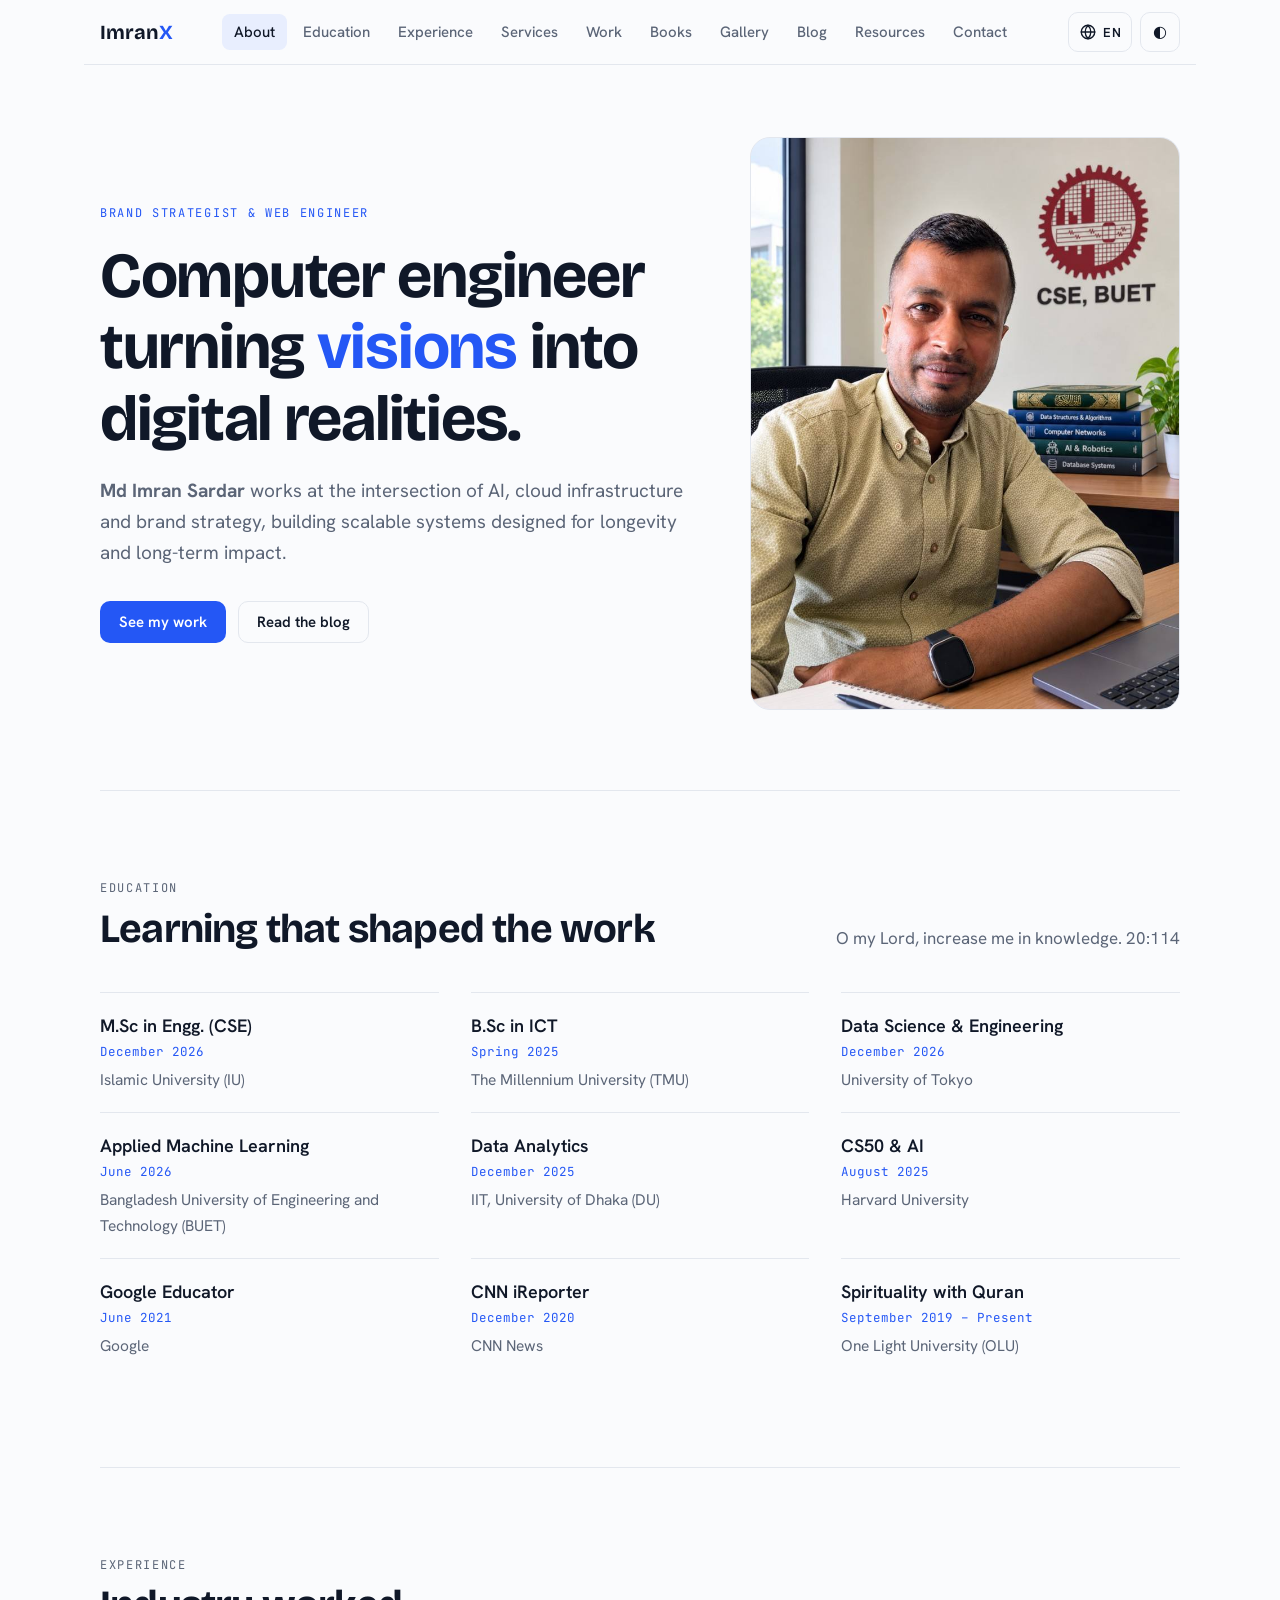
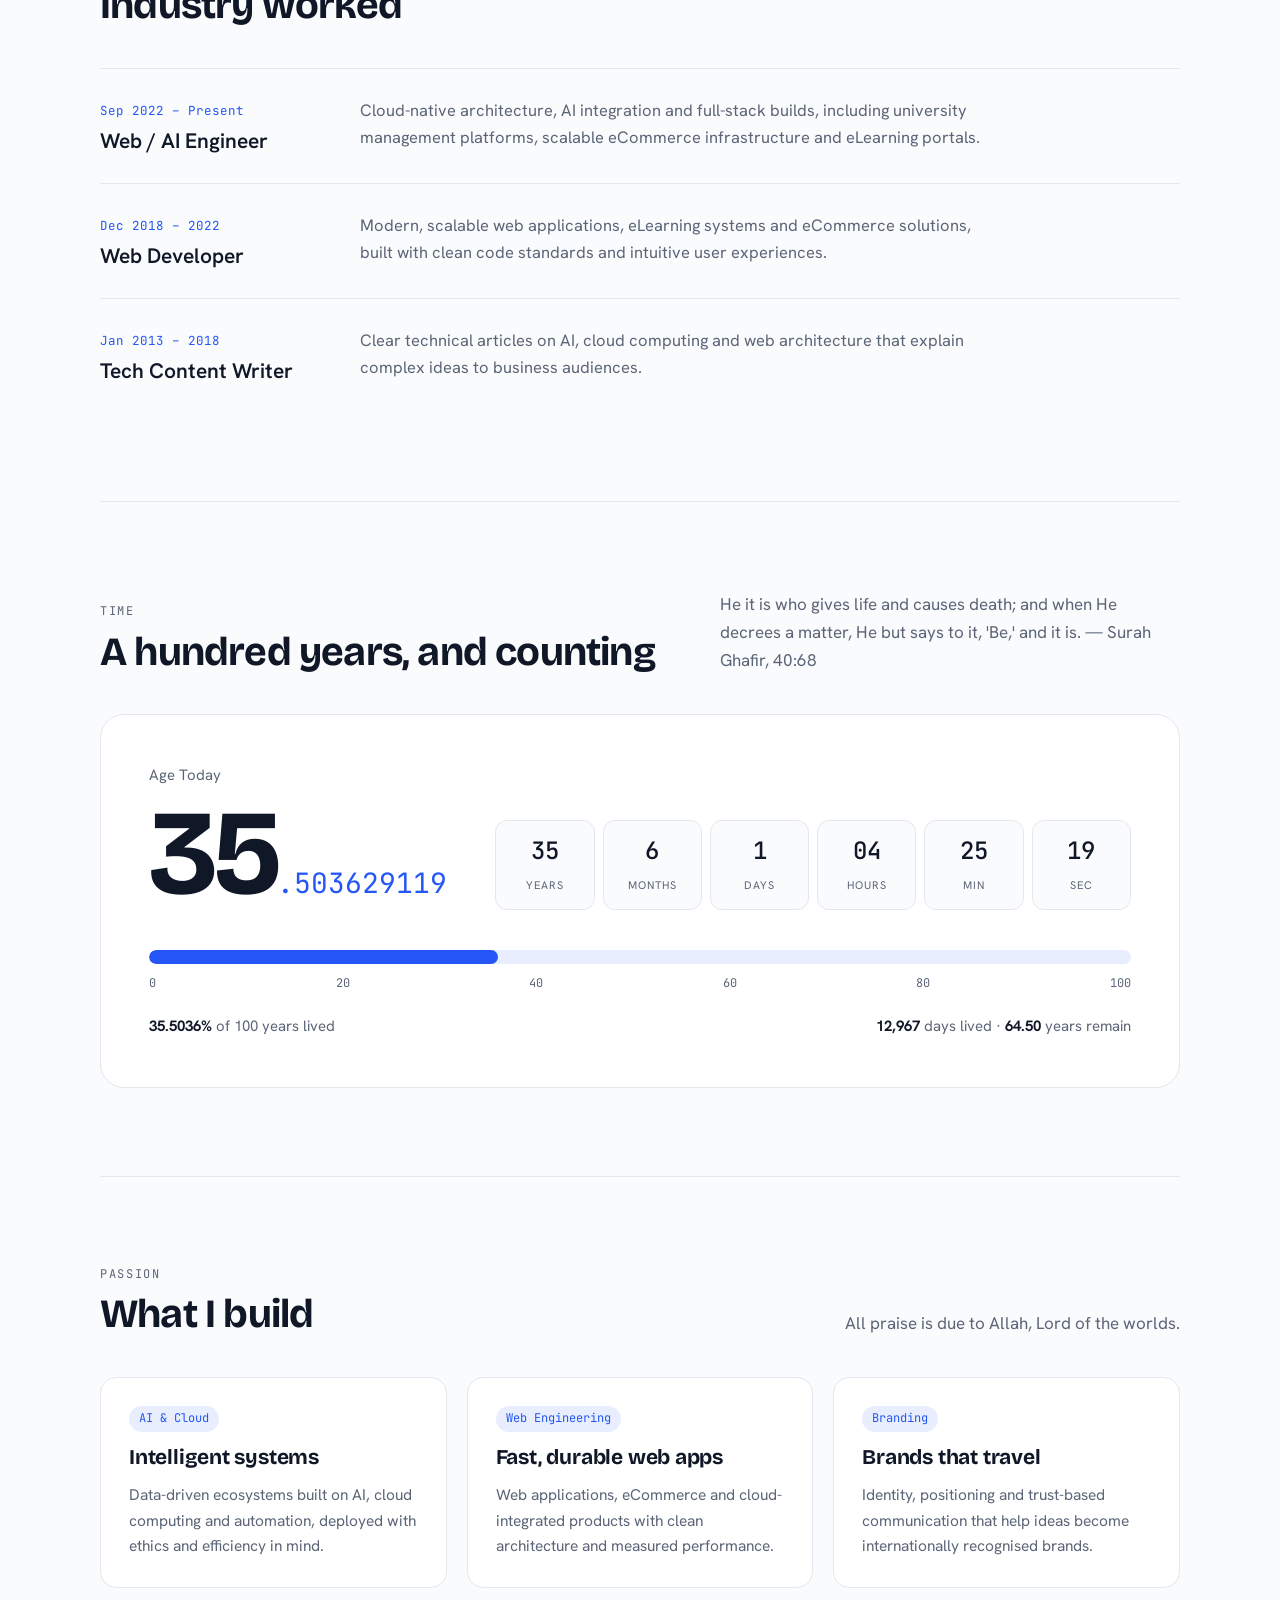
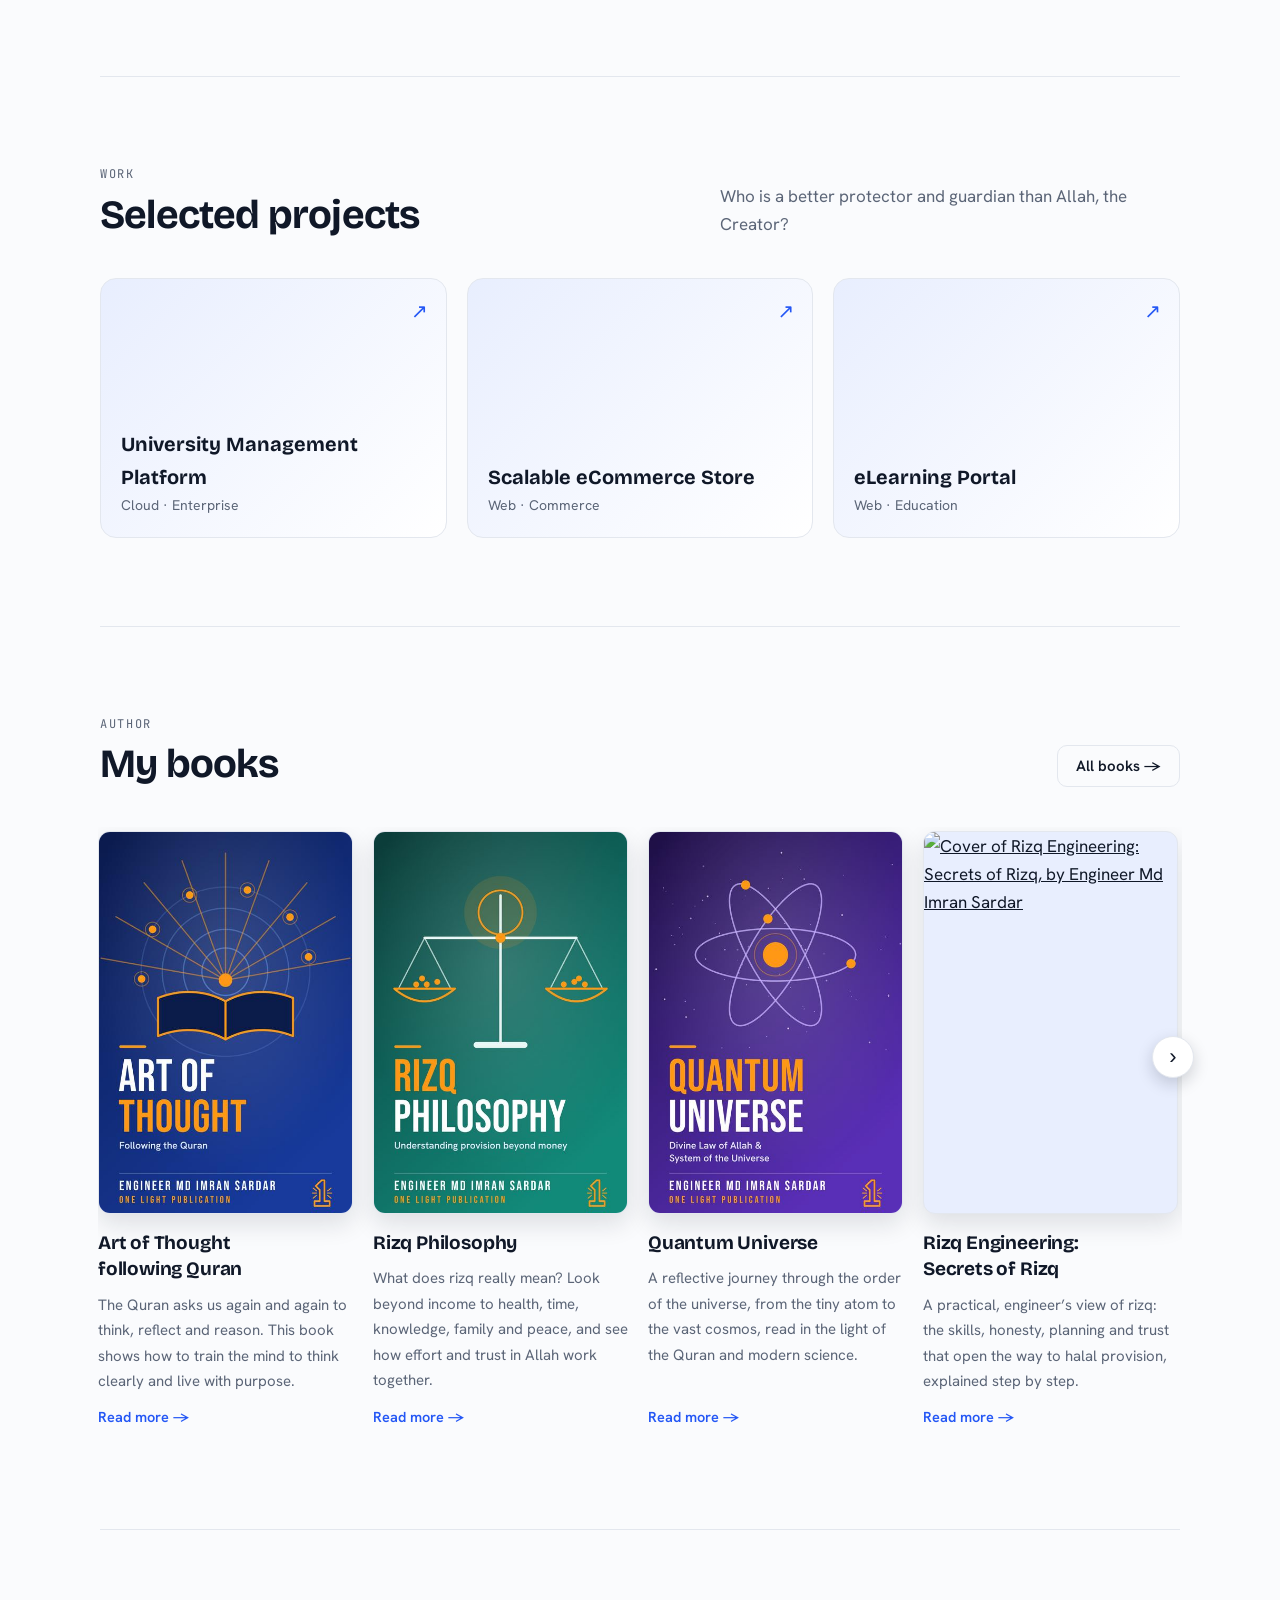
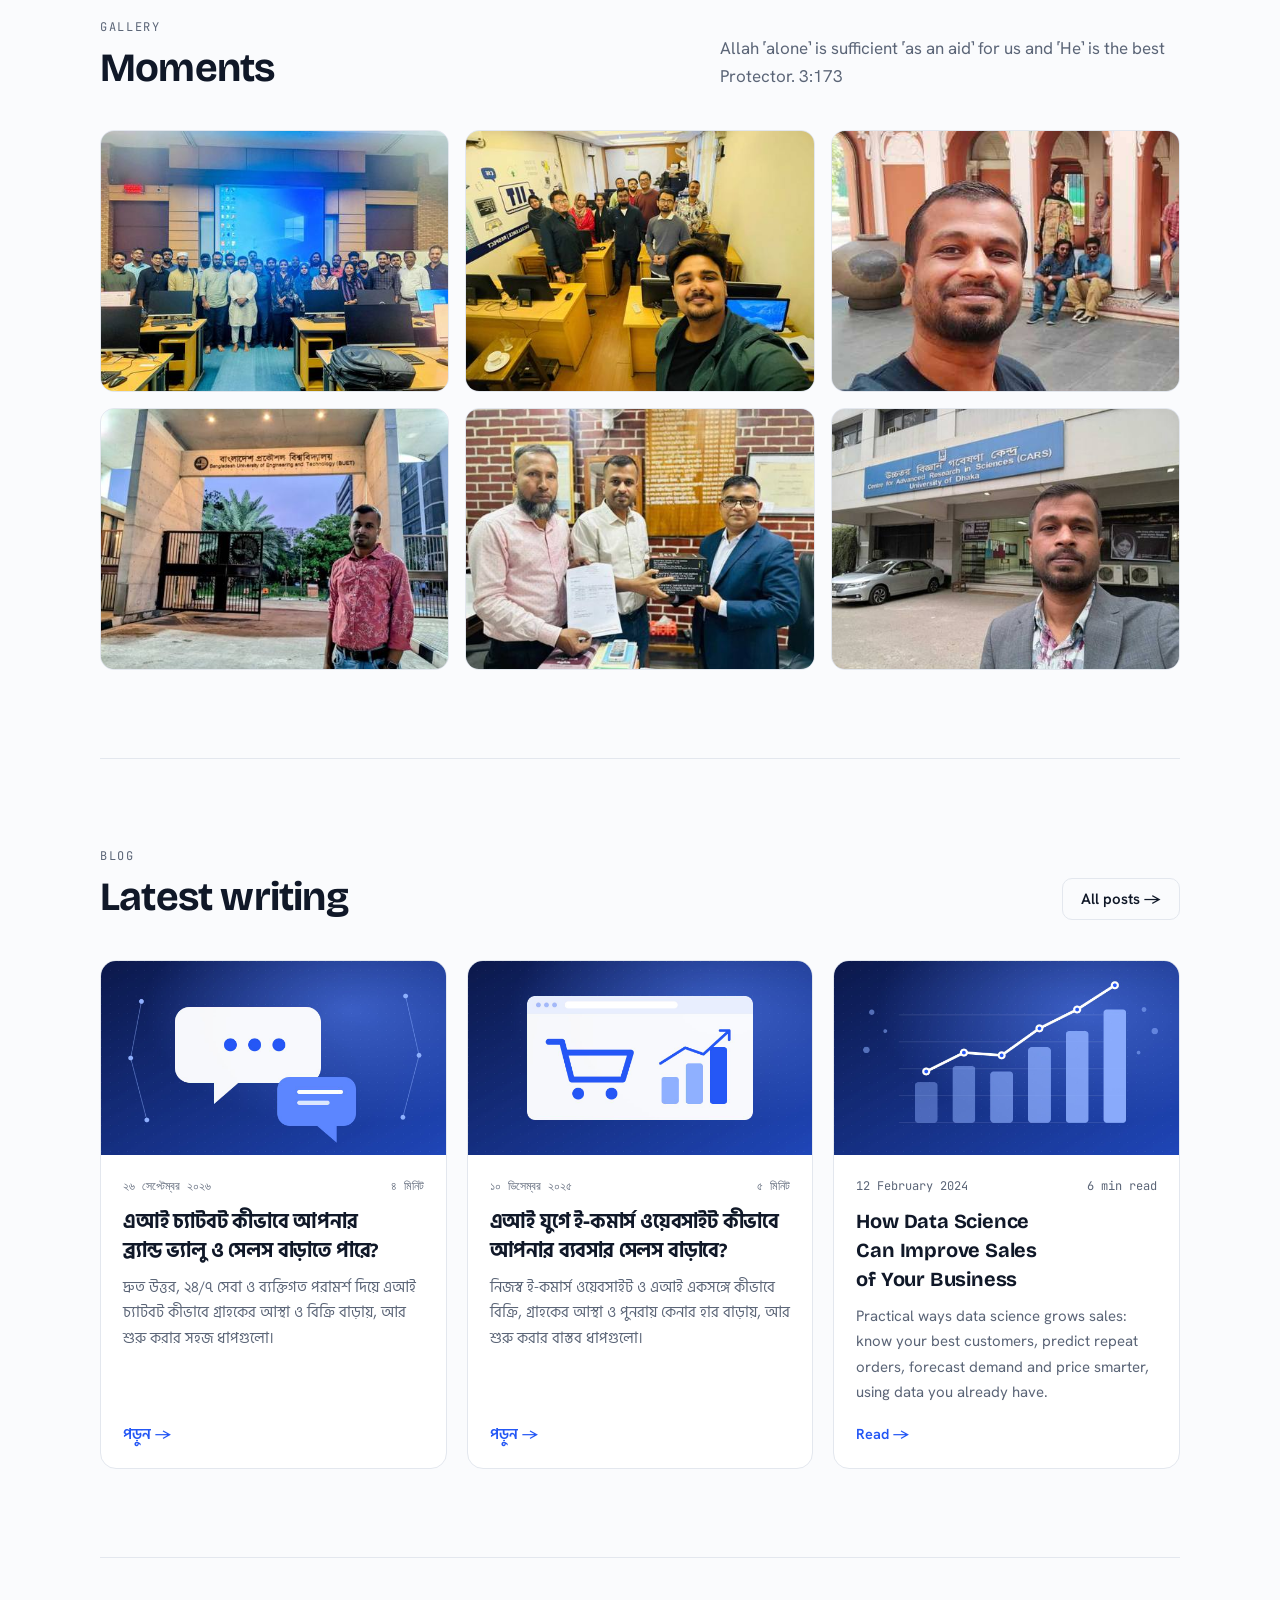
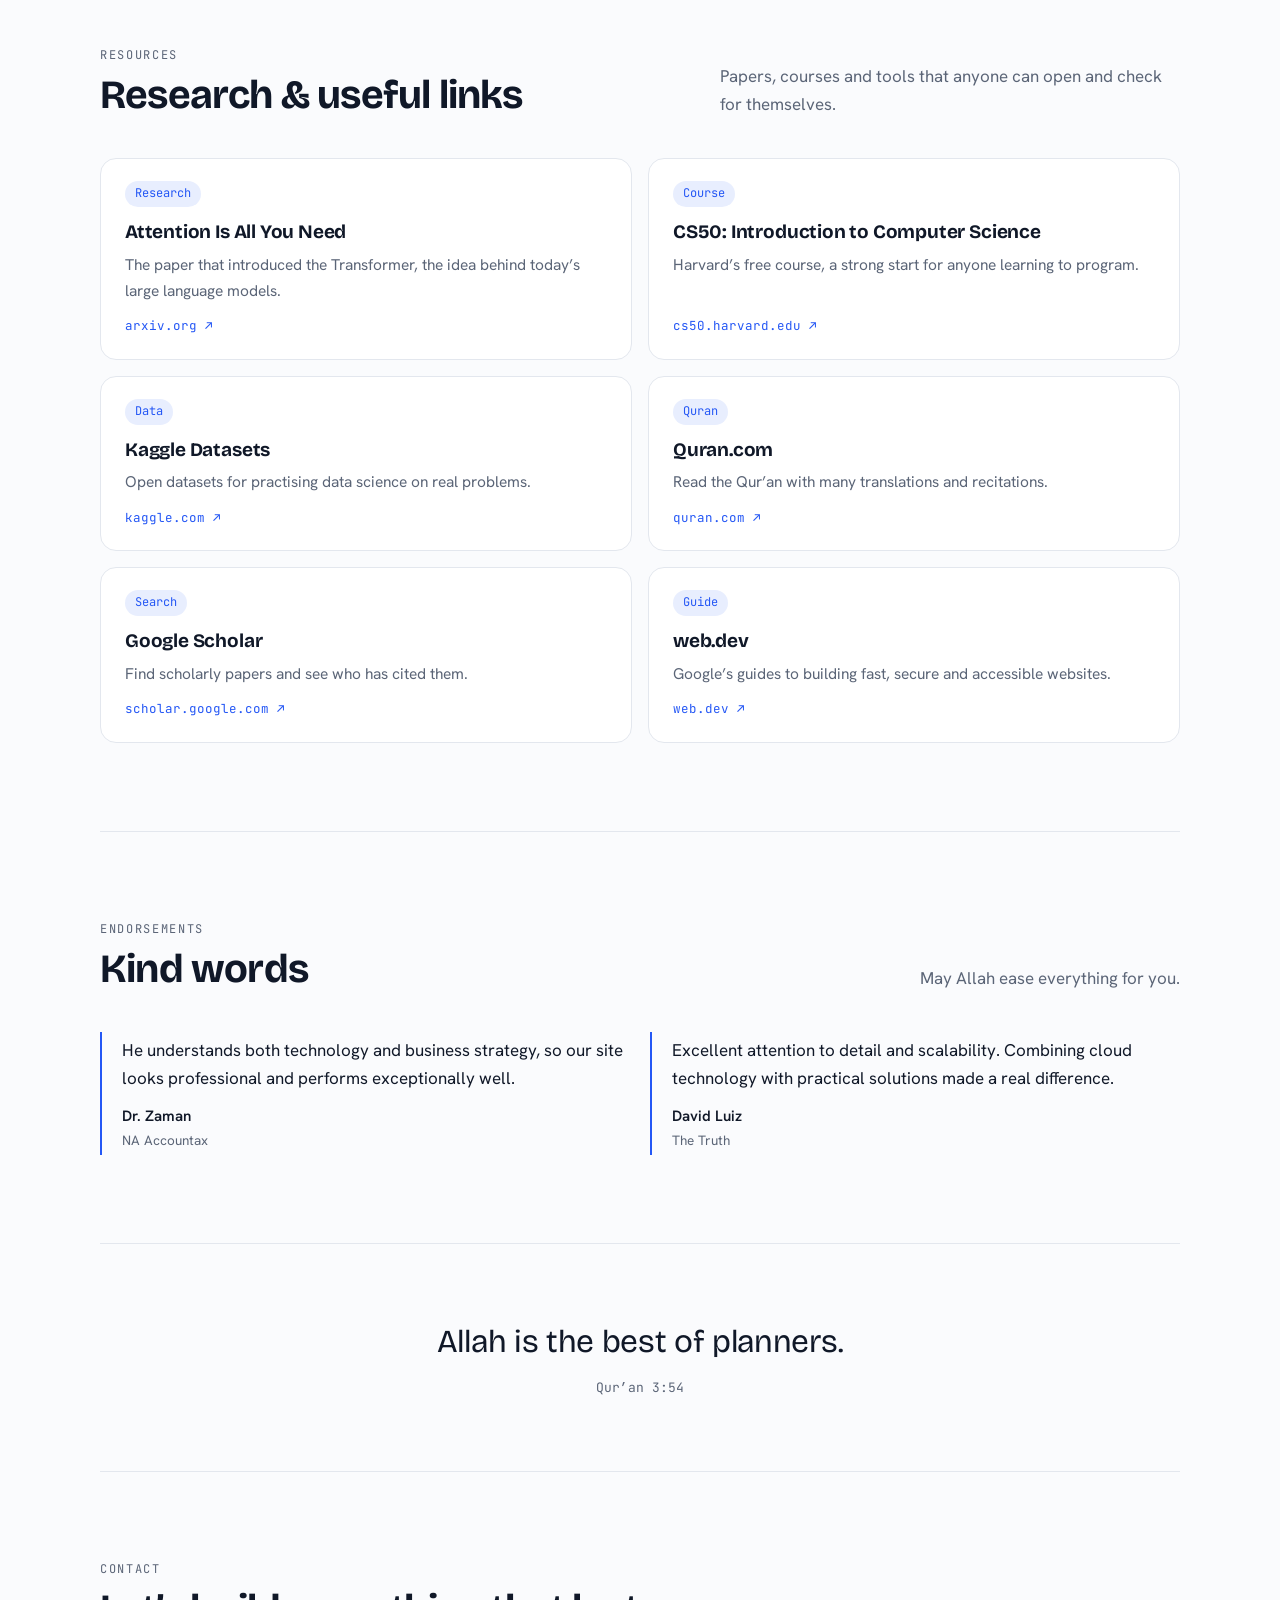
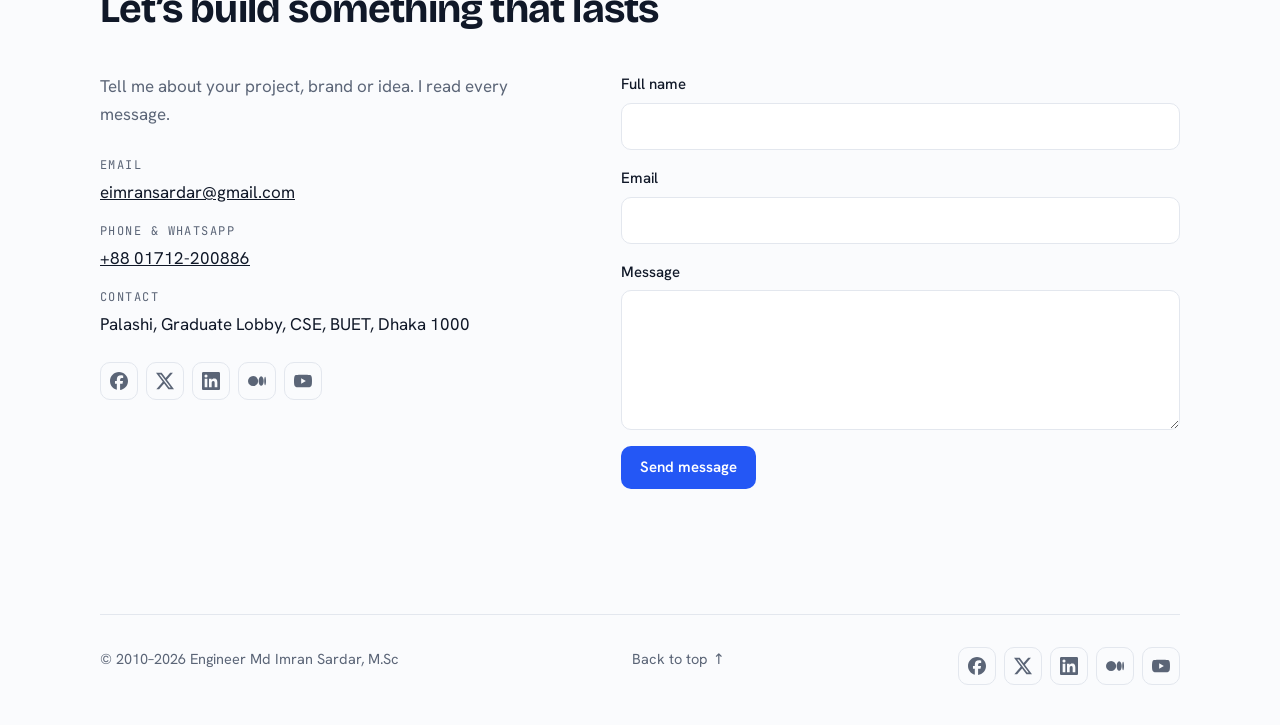
==== commit ad9fcd74: "copyright year" ====
--- a/index.html
+++ b/index.html
@@ -60,7 +60,10 @@
       ],
       "sameAs": [
         "https://www.facebook.com/imransardarx",
-        "https://www.linkedin.com/in/imranxs/"
+        "https://www.linkedin.com/in/imranxs/",
+        "https://x.com/imranxsardar",
+        "https://medium.com/@isardar",
+        "https://www.youtube.com/@engineerimransardar"
       ]
     },
     {
@@ -374,7 +377,7 @@
        Cover images go in images/books/ (480 x 720 px, JPG, under 40 KB). The link can be a blog post (for example "my-book-post.html") or a shop page (for example "https://your-shop.com/book"). -->
   <section id="books">
     <div class="sec-head">
-      <div><p class="eyebrow">Author</p><h2>Books in Research</h2></div>
+      <div><p class="eyebrow">Author</p><h2>My books</h2></div>
       <a class="btn ghost" href="blog.html">All books →</a>
     </div>
     <div class="books-wrap">
@@ -399,7 +402,7 @@
           <a class="more" href="blog.html">Read more →</a>
         </article>
         <article class="book">
-          <a class="cover" href="blog.html" aria-label="Rizq Engineering: Secrets of Rizq"><img src="images/books/rizq-engineering.jpg" alt="Cover of Rizq Engineering: Secrets of Rizq, by Engineer Md Imran Sardar" width="480" height="720" loading="lazy"></a>
+          <a class="cover" href="blog.html" aria-label="Rizq Engineering: Secrets of Rizq"><img src="images/books/rizq-engineering-cover.jpg" alt="Cover of Rizq Engineering: Secrets of Rizq, by Engineer Md Imran Sardar" width="480" height="720" loading="lazy"></a>
           <h3><a href="blog.html">Rizq Engineering: Secrets of Rizq</a></h3>
           <p>A practical, engineer’s view of rizq: the skills, honesty, planning and trust that open the way to halal provision, explained step by step.</p>
           <a class="more" href="blog.html">Read more →</a>
@@ -475,12 +478,12 @@
       <p>Papers, courses and tools that anyone can open and check for themselves.</p>
     </div>
     <div class="res-grid">
+      <a class="res" href="https://arxiv.org/abs/1706.03762" target="_blank" rel="noopener noreferrer"><span class="rtype">Research</span><h3>Attention Is All You Need</h3><p>The paper that introduced the Transformer, the idea behind today’s large language models.</p><span class="rsrc">arxiv.org ↗</span></a>
+      <a class="res" href="https://cs50.harvard.edu/x/" target="_blank" rel="noopener noreferrer"><span class="rtype">Course</span><h3>CS50: Introduction to Computer Science</h3><p>Harvard’s free course, a strong start for anyone learning to program.</p><span class="rsrc">cs50.harvard.edu ↗</span></a>
+      <a class="res" href="https://www.kaggle.com/datasets" target="_blank" rel="noopener noreferrer"><span class="rtype">Data</span><h3>Kaggle Datasets</h3><p>Open datasets for practising data science on real problems.</p><span class="rsrc">kaggle.com ↗</span></a>
       <a class="res" href="https://quran.com" target="_blank" rel="noopener noreferrer"><span class="rtype">Quran</span><h3>Quran.com</h3><p>Read the Qur’an with many translations and recitations.</p><span class="rsrc">quran.com ↗</span></a>
-      <a class="res" href="https://arxiv.org/abs/1706.03762" target="_blank" rel="noopener noreferrer"><span class="rtype">Research</span><h3>Attention Is All You Need</h3><p>The paper that introduced the Transformer, the idea behind today’s large language models.</p><span class="rsrc">arxiv.org ↗</span></a>
-      <a class="res" href="https://onelight.com.bd" target="_blank" rel="noopener noreferrer"><span class="rtype">Publication</span><h3>One Light Publication</h3><p>The Holy Quran is the only light over darkness.</p><span class="rsrc">onelight.com.bd ↗</span></a>
-      <a class="res" href="https://onelight.uk" target="_blank" rel="noopener noreferrer"><span class="rtype">Journal</span><h3>Rizq Science</h3><p>All the things to discover sustainable livelihood in this world and afterlife.</p><span class="rsrc">onelight.uk ↗</span></a>
       <a class="res" href="https://scholar.google.com" target="_blank" rel="noopener noreferrer"><span class="rtype">Search</span><h3>Google Scholar</h3><p>Find scholarly papers and see who has cited them.</p><span class="rsrc">scholar.google.com ↗</span></a>
-      <a class="res" href="https://qit.bd" target="_blank" rel="noopener noreferrer"><span class="rtype">IT Services</span><h3>Quantum IT</h3><p>QIT offers the best Managed IT Services including eCommerce Development, Software, and Cloud/AI Services.</p><span class="rsrc">qit.bd ↗</span></a>
+      <a class="res" href="https://web.dev" target="_blank" rel="noopener noreferrer"><span class="rtype">Guide</span><h3>web.dev</h3><p>Google’s guides to building fast, secure and accessible websites.</p><span class="rsrc">web.dev ↗</span></a>
     </div>
   </section>
 
@@ -528,7 +531,7 @@
 </main>
 
 <footer>
-  <span>© 2010-2027 Engineer Md Imran Sardar, M.Sc</span>
+  <span>© 2026 Engineer Md Imran Sardar, M.Sc</span>
   <div class="social" data-social></div>
   <span><a href="#top">Back to top ↑</a></span>
 </footer>
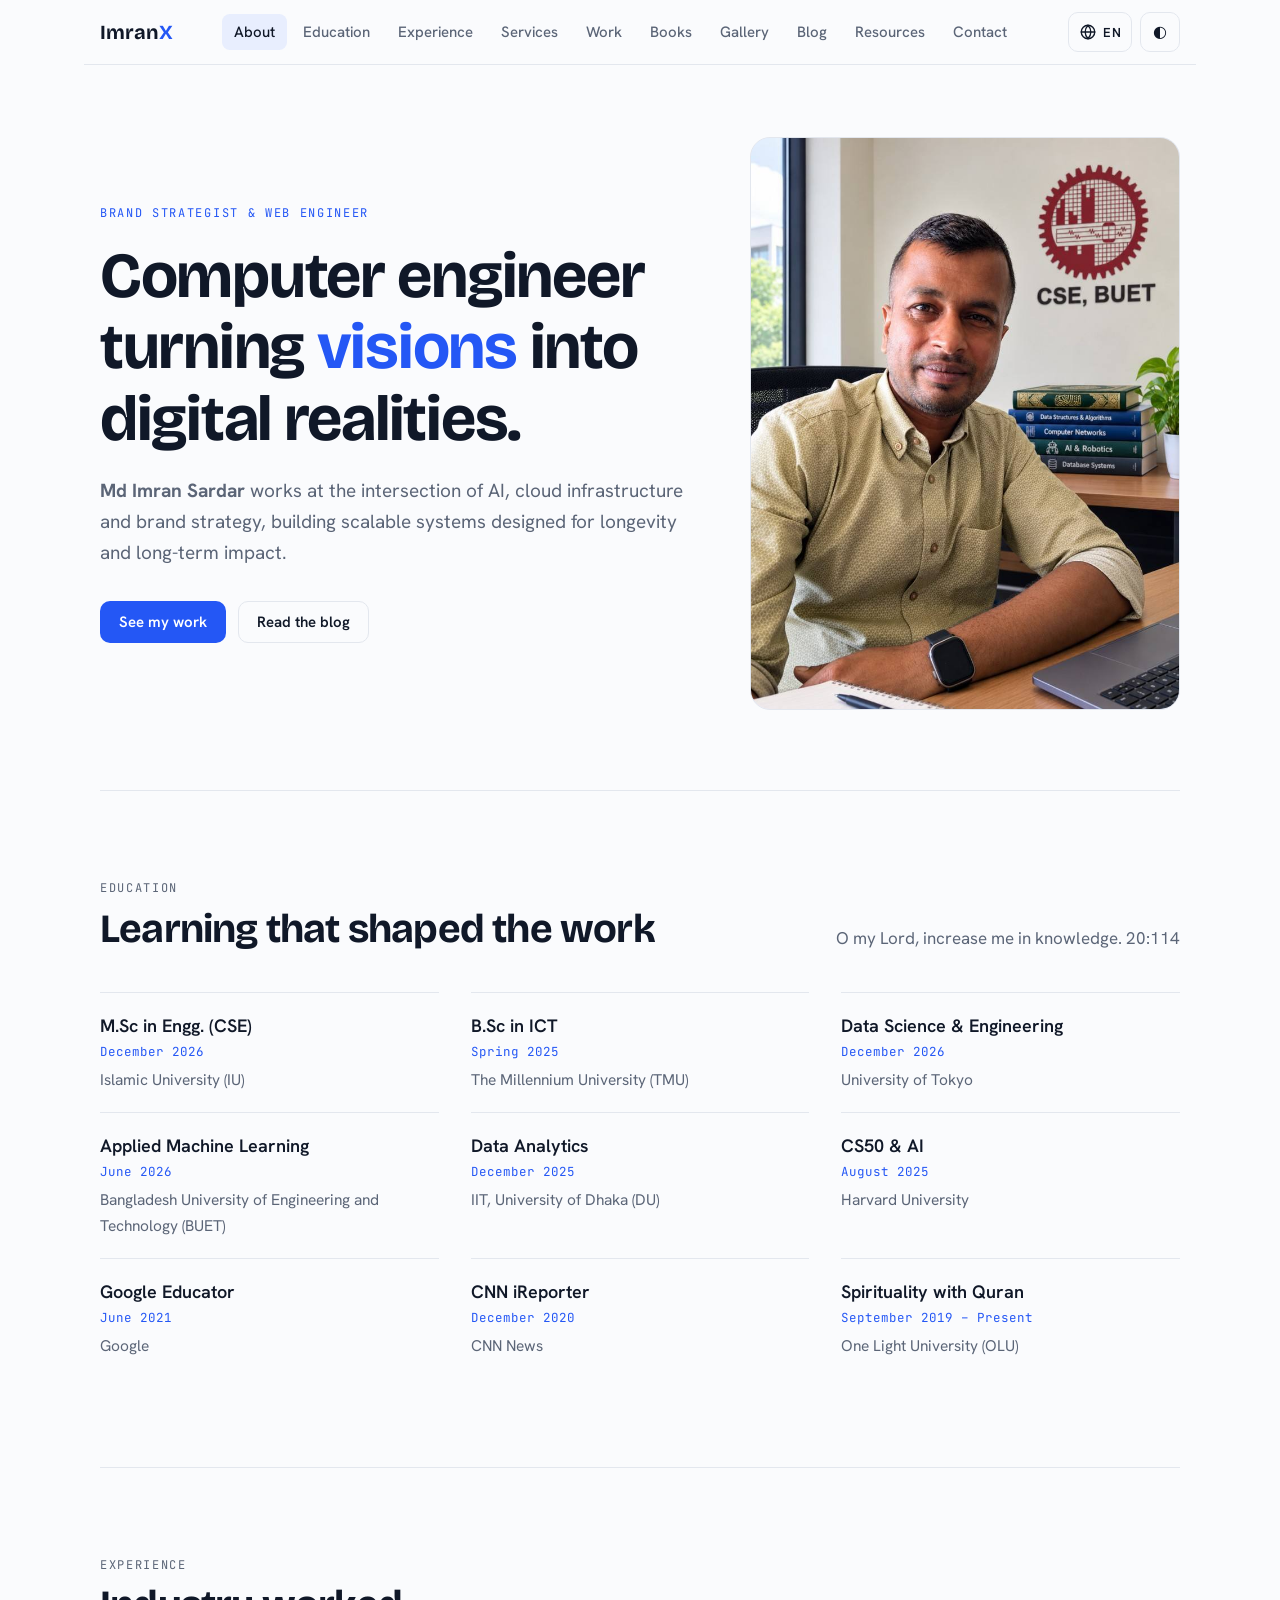
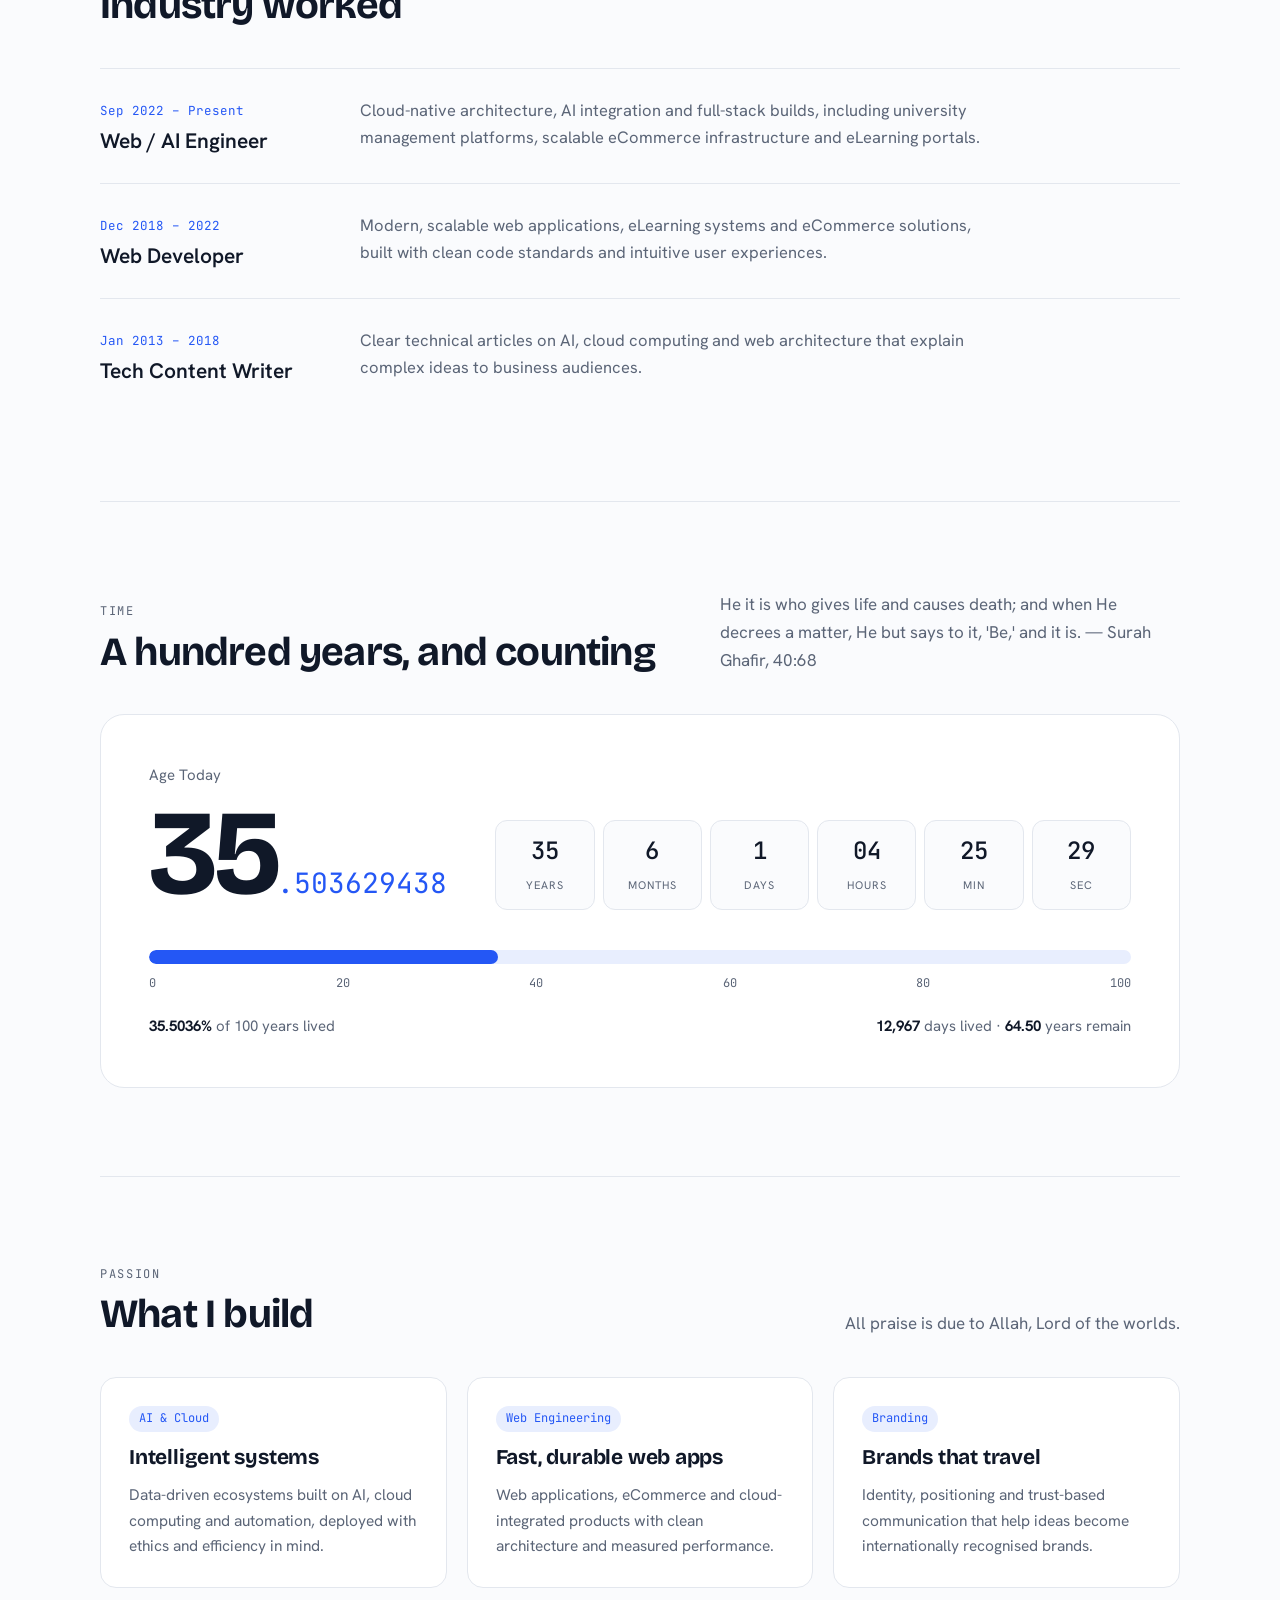
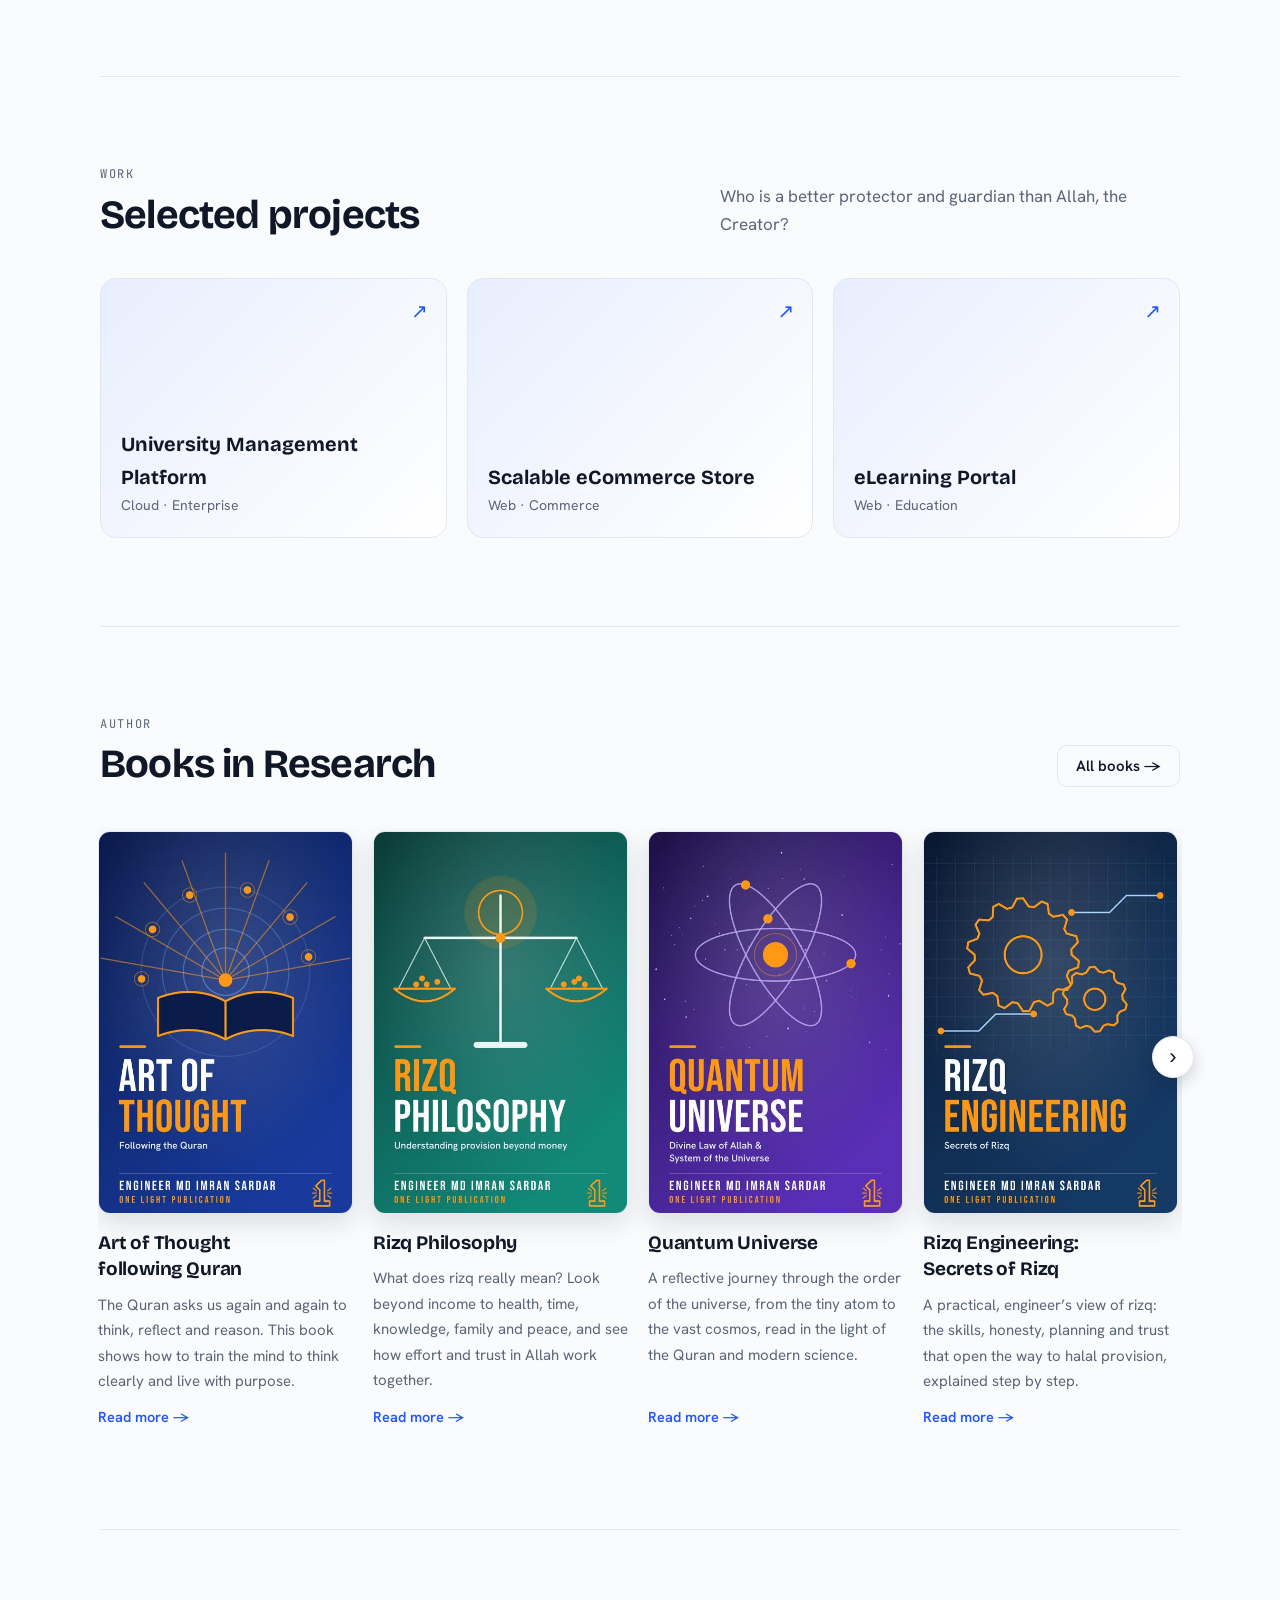
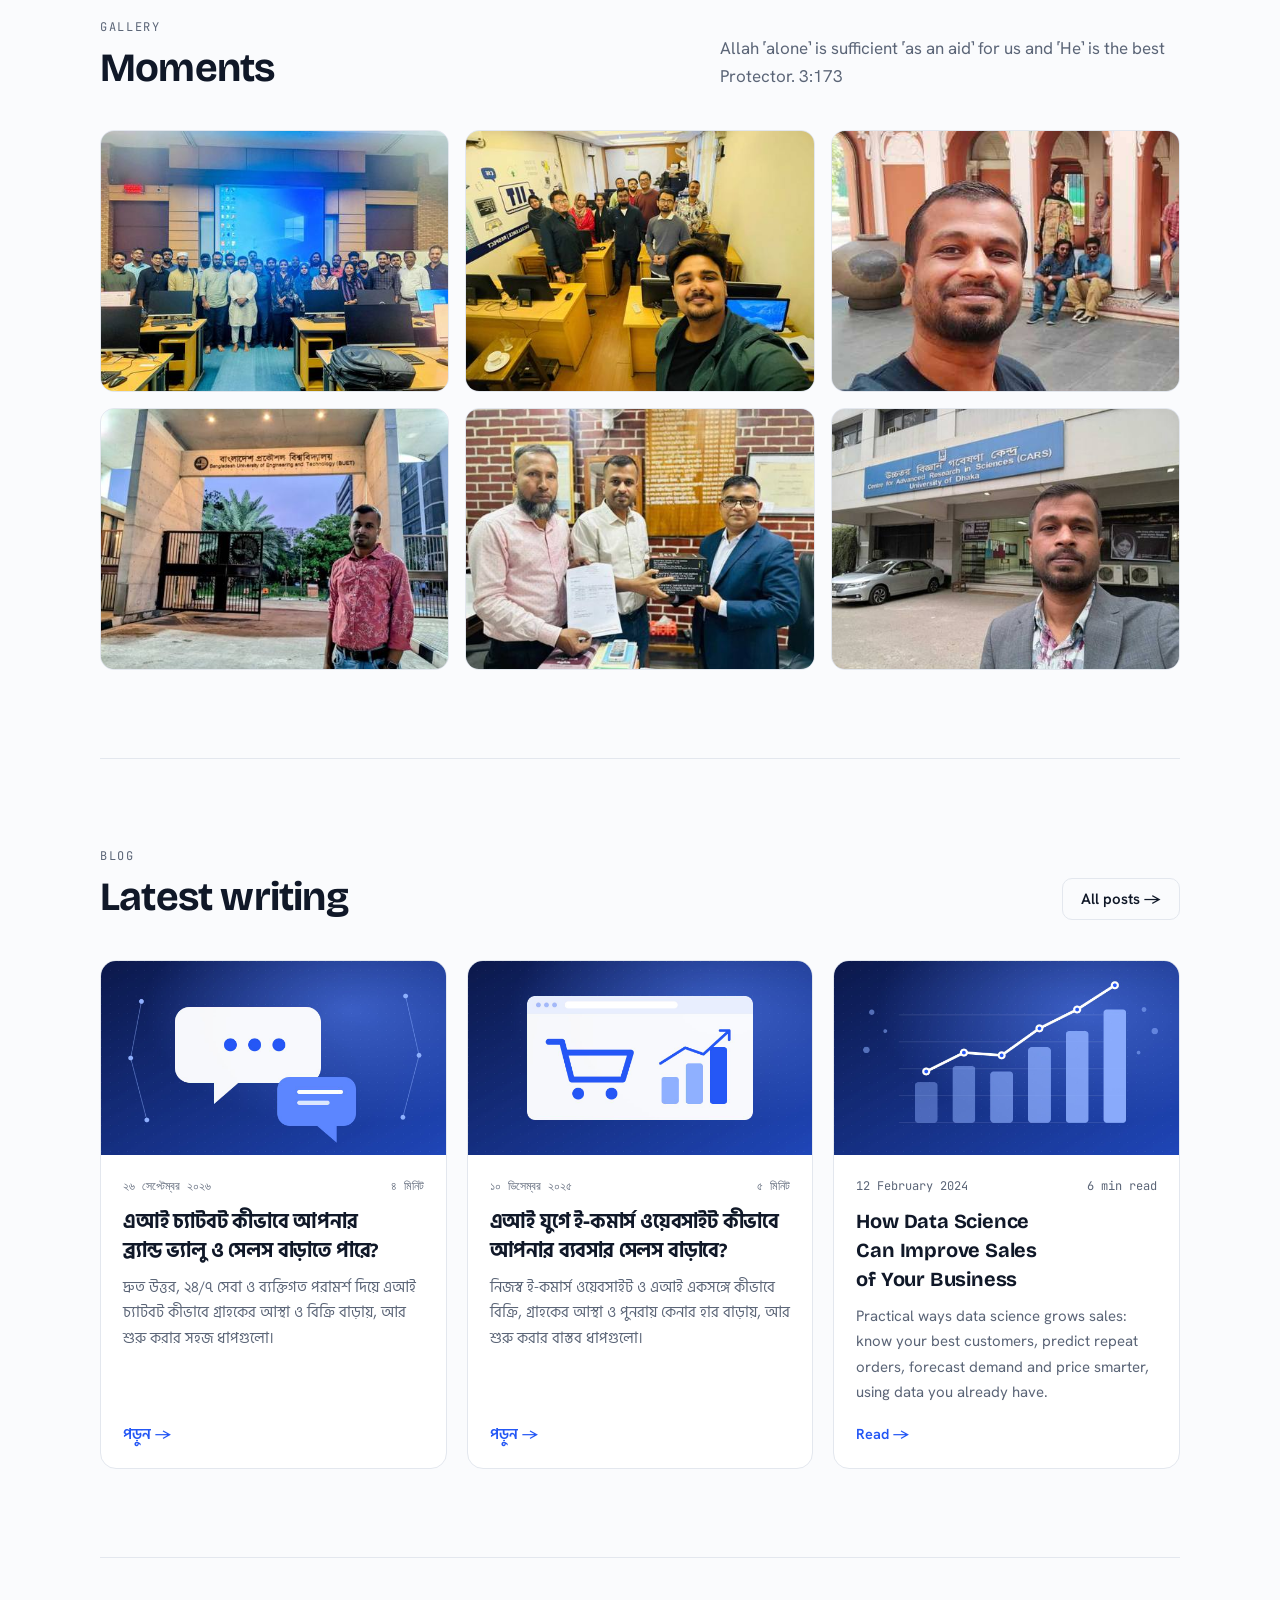
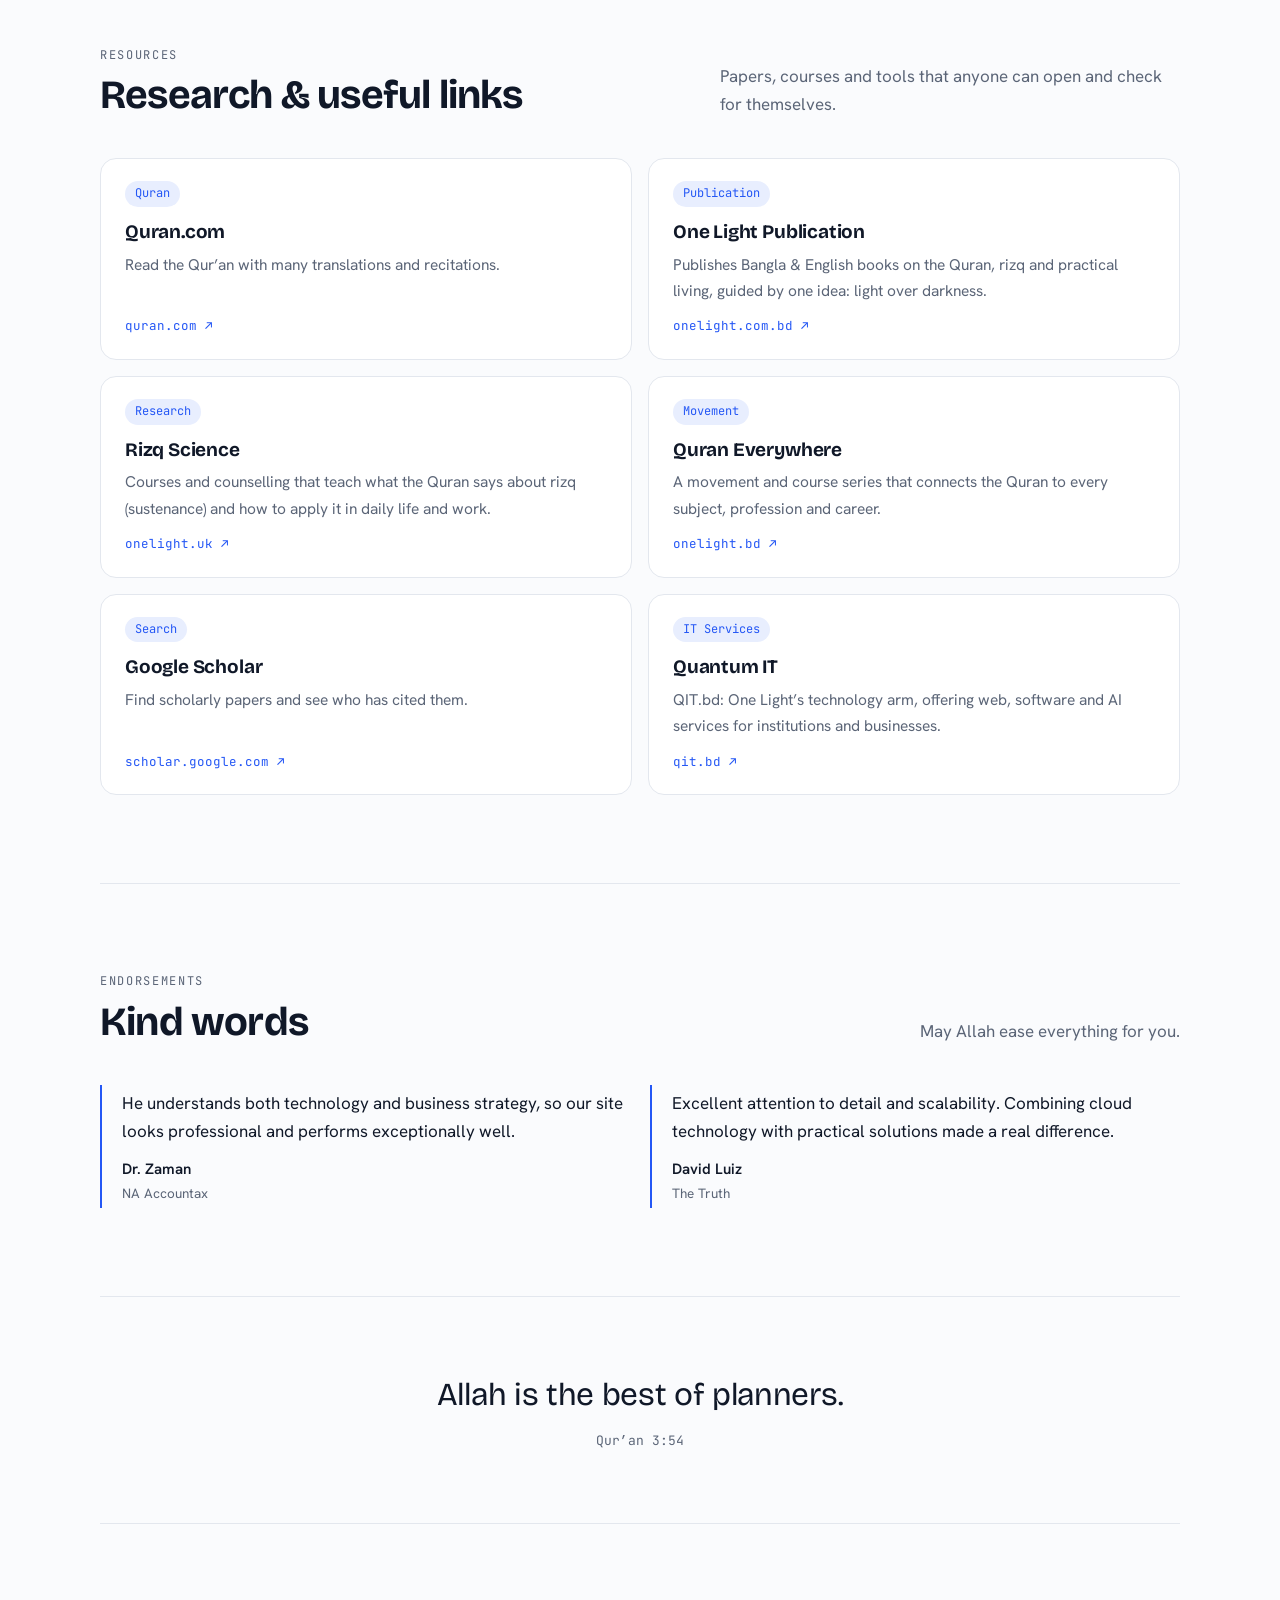
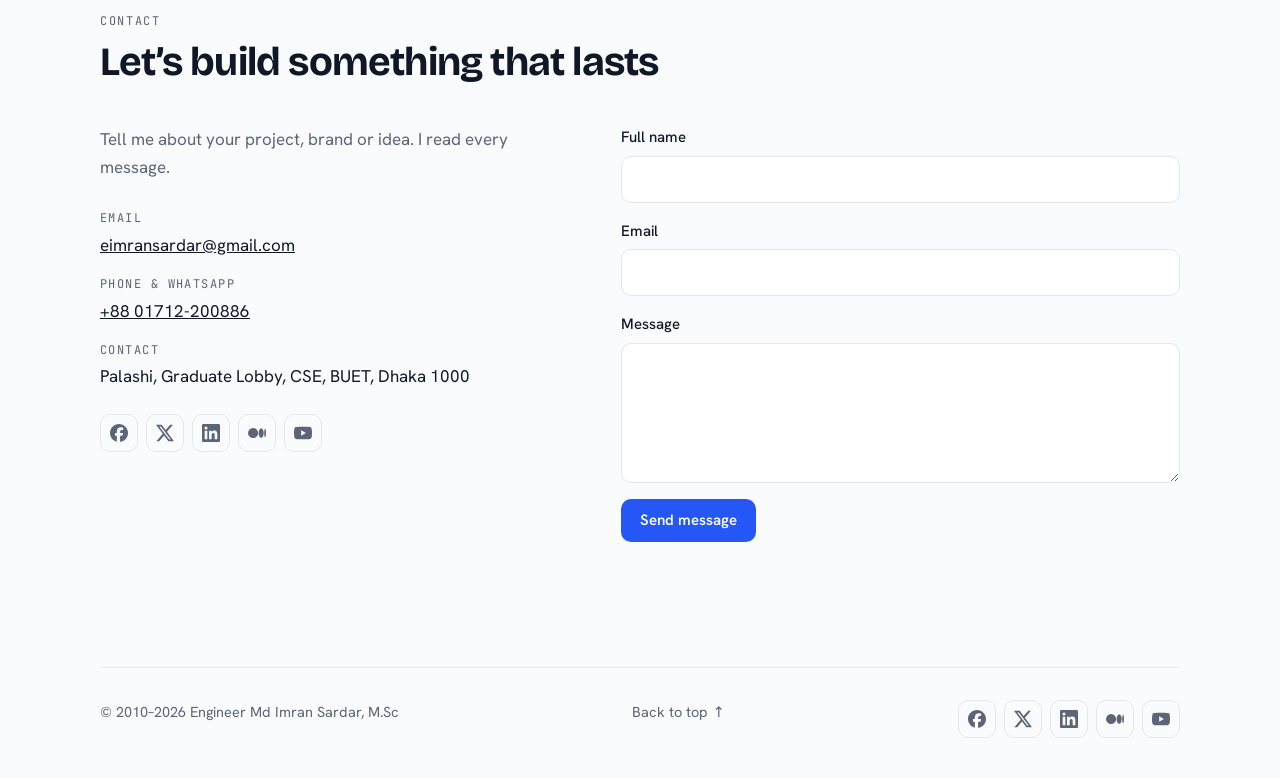
==== commit cda1c179: "Resource link updated" ====
--- a/index.html
+++ b/index.html
@@ -377,7 +377,7 @@
        Cover images go in images/books/ (480 x 720 px, JPG, under 40 KB). The link can be a blog post (for example "my-book-post.html") or a shop page (for example "https://your-shop.com/book"). -->
   <section id="books">
     <div class="sec-head">
-      <div><p class="eyebrow">Author</p><h2>My books</h2></div>
+      <div><p class="eyebrow">Author</p><h2>Books in Research</h2></div>
       <a class="btn ghost" href="blog.html">All books →</a>
     </div>
     <div class="books-wrap">
@@ -478,12 +478,12 @@
       <p>Papers, courses and tools that anyone can open and check for themselves.</p>
     </div>
     <div class="res-grid">
-      <a class="res" href="https://arxiv.org/abs/1706.03762" target="_blank" rel="noopener noreferrer"><span class="rtype">Research</span><h3>Attention Is All You Need</h3><p>The paper that introduced the Transformer, the idea behind today’s large language models.</p><span class="rsrc">arxiv.org ↗</span></a>
-      <a class="res" href="https://cs50.harvard.edu/x/" target="_blank" rel="noopener noreferrer"><span class="rtype">Course</span><h3>CS50: Introduction to Computer Science</h3><p>Harvard’s free course, a strong start for anyone learning to program.</p><span class="rsrc">cs50.harvard.edu ↗</span></a>
-      <a class="res" href="https://www.kaggle.com/datasets" target="_blank" rel="noopener noreferrer"><span class="rtype">Data</span><h3>Kaggle Datasets</h3><p>Open datasets for practising data science on real problems.</p><span class="rsrc">kaggle.com ↗</span></a>
       <a class="res" href="https://quran.com" target="_blank" rel="noopener noreferrer"><span class="rtype">Quran</span><h3>Quran.com</h3><p>Read the Qur’an with many translations and recitations.</p><span class="rsrc">quran.com ↗</span></a>
+      <a class="res" href="https://onelight.com.bd" target="_blank" rel="noopener noreferrer"><span class="rtype">Publication</span><h3>One Light Publication</h3><p>Publishes Bangla & English books on the Quran, rizq and practical living, guided by one idea: light over darkness.</p><span class="rsrc">onelight.com.bd ↗</span></a>
+      <a class="res" href="https://onelight.uk" target="_blank" rel="noopener noreferrer"><span class="rtype">Research</span><h3>Rizq Science</h3><p>Courses and counselling that teach what the Quran says about rizq (sustenance) and how to apply it in daily life and work.</p><span class="rsrc">onelight.uk ↗</span></a>
+      <a class="res" href="https://onelight.bd" target="_blank" rel="noopener noreferrer"><span class="rtype">Movement</span><h3>Quran Everywhere</h3><p>A movement and course series that connects the Quran to every subject, profession and career.</p><span class="rsrc">onelight.bd ↗</span></a>
       <a class="res" href="https://scholar.google.com" target="_blank" rel="noopener noreferrer"><span class="rtype">Search</span><h3>Google Scholar</h3><p>Find scholarly papers and see who has cited them.</p><span class="rsrc">scholar.google.com ↗</span></a>
-      <a class="res" href="https://web.dev" target="_blank" rel="noopener noreferrer"><span class="rtype">Guide</span><h3>web.dev</h3><p>Google’s guides to building fast, secure and accessible websites.</p><span class="rsrc">web.dev ↗</span></a>
+      <a class="res" href="https://qit.bd" target="_blank" rel="noopener noreferrer"><span class="rtype">IT Services</span><h3>Quantum IT</h3><p>QIT.bd: One Light’s technology arm, offering web, software and AI services for institutions and businesses.</p><span class="rsrc">qit.bd ↗</span></a>
     </div>
   </section>
 
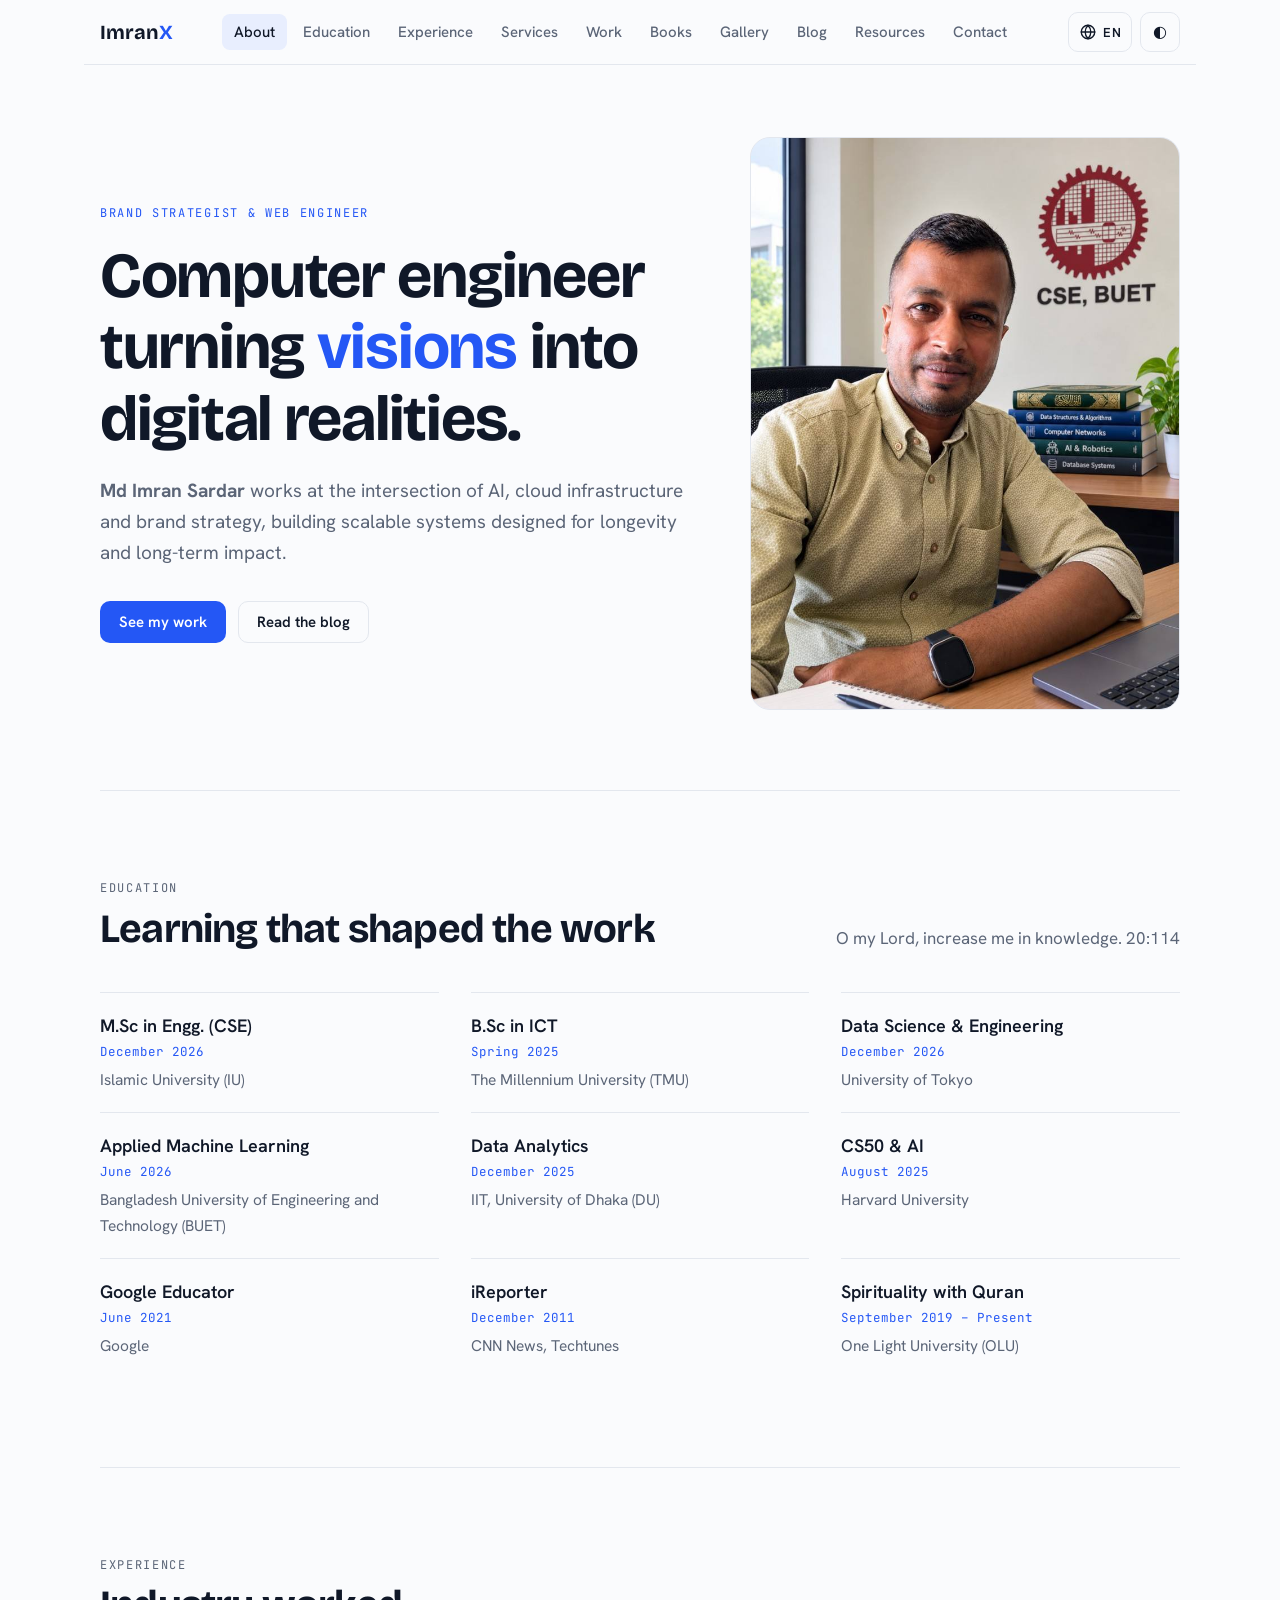
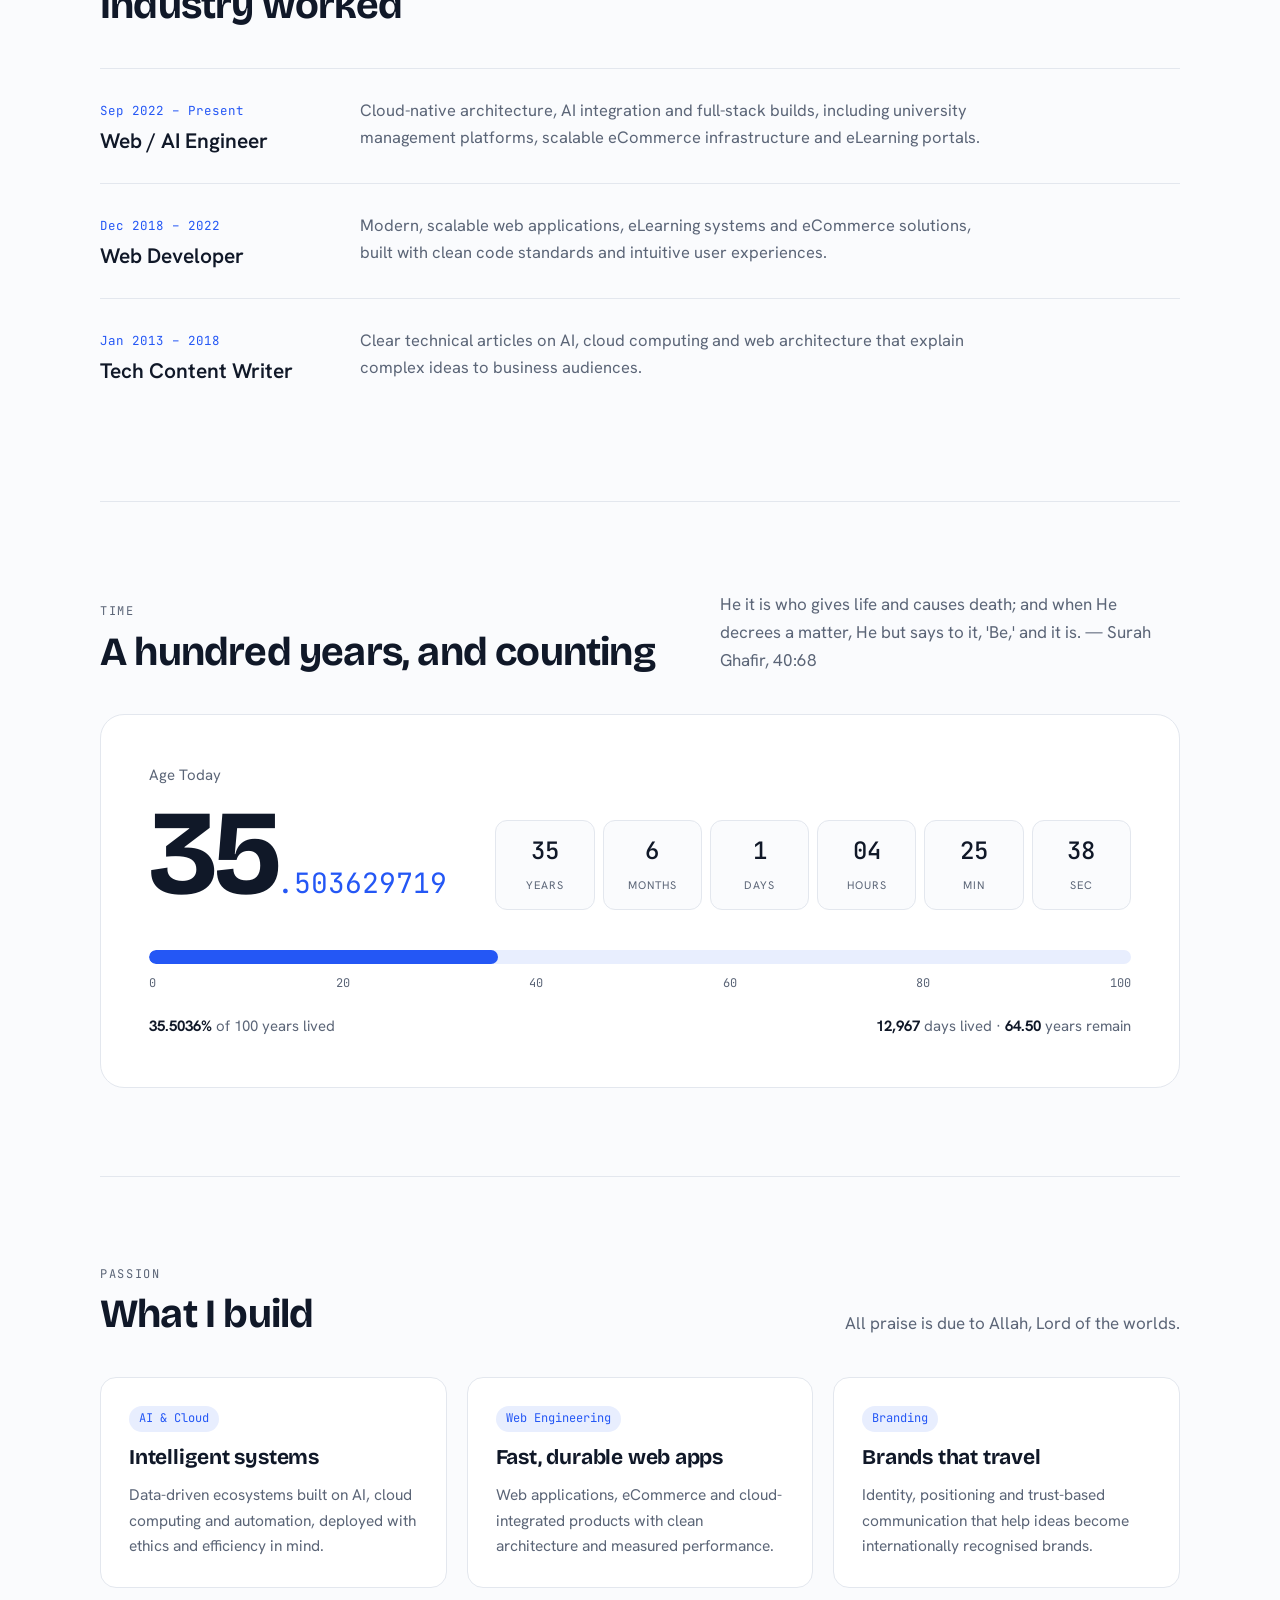
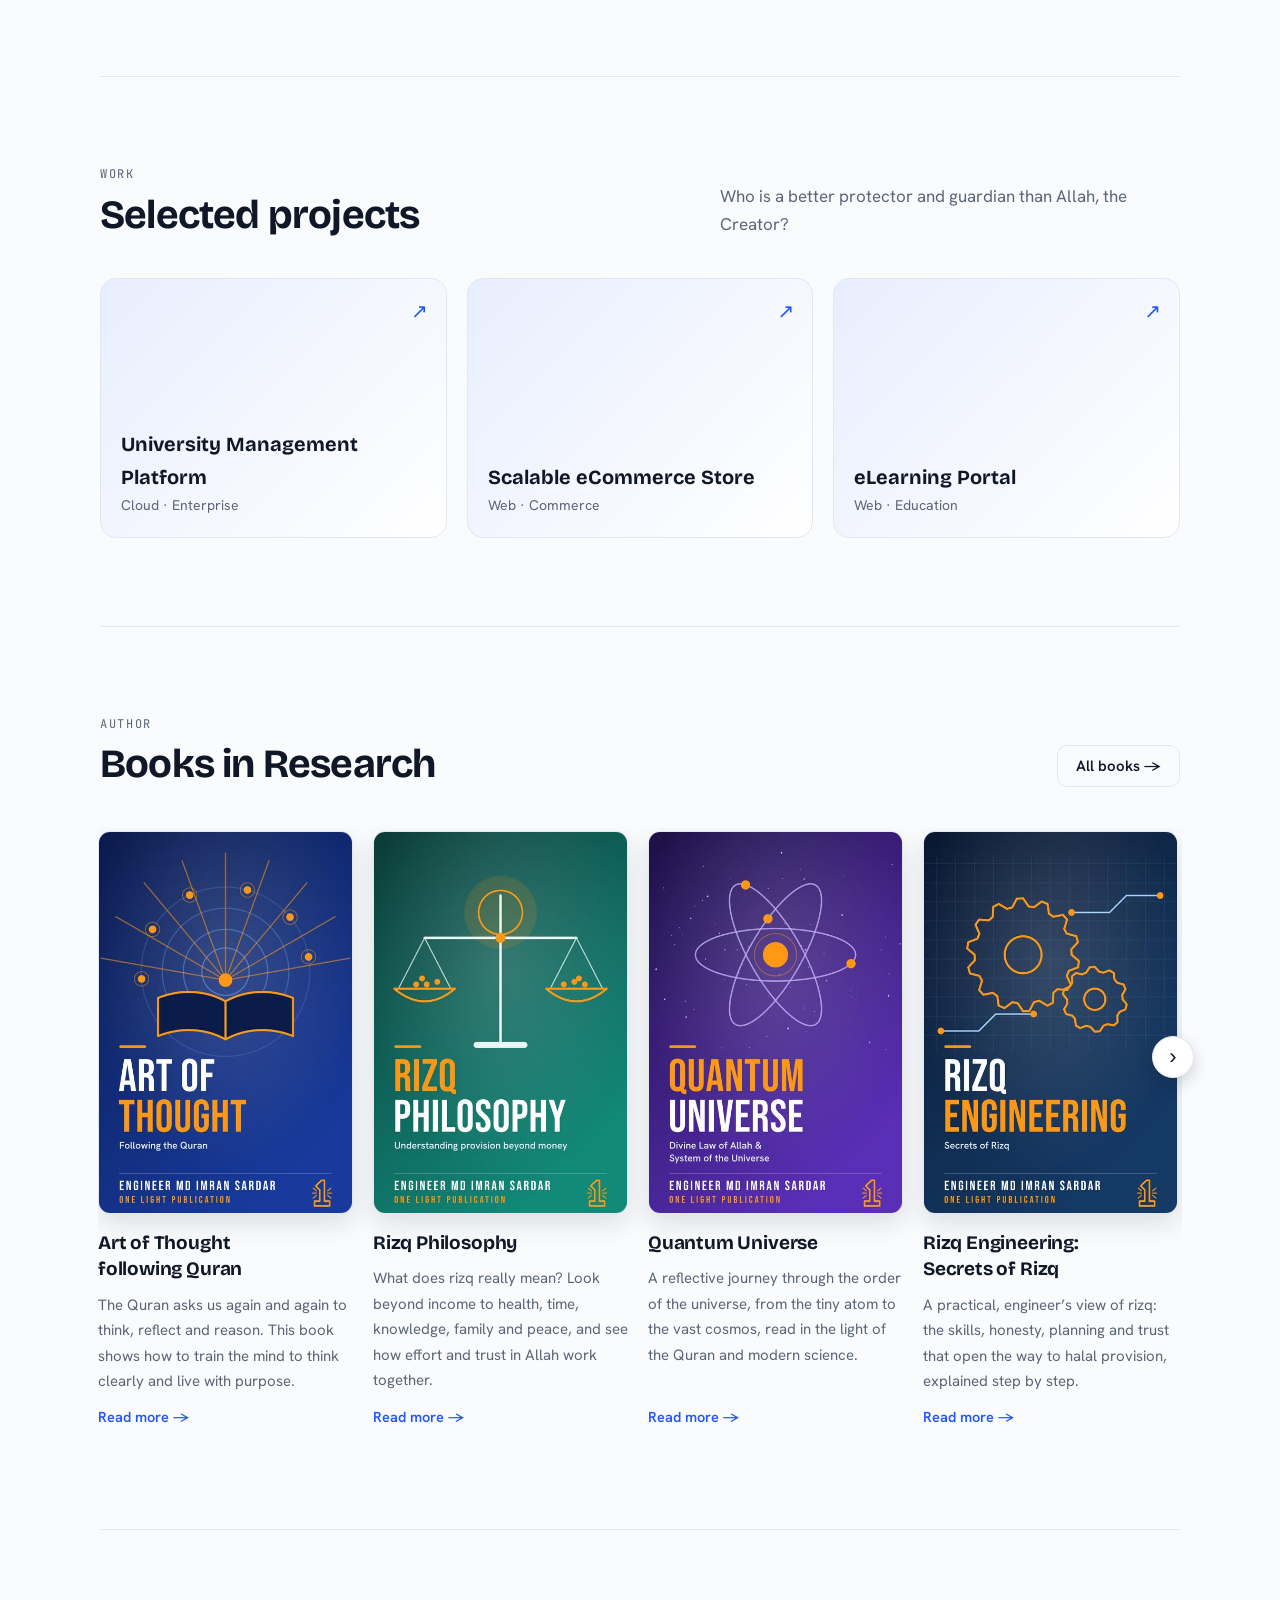
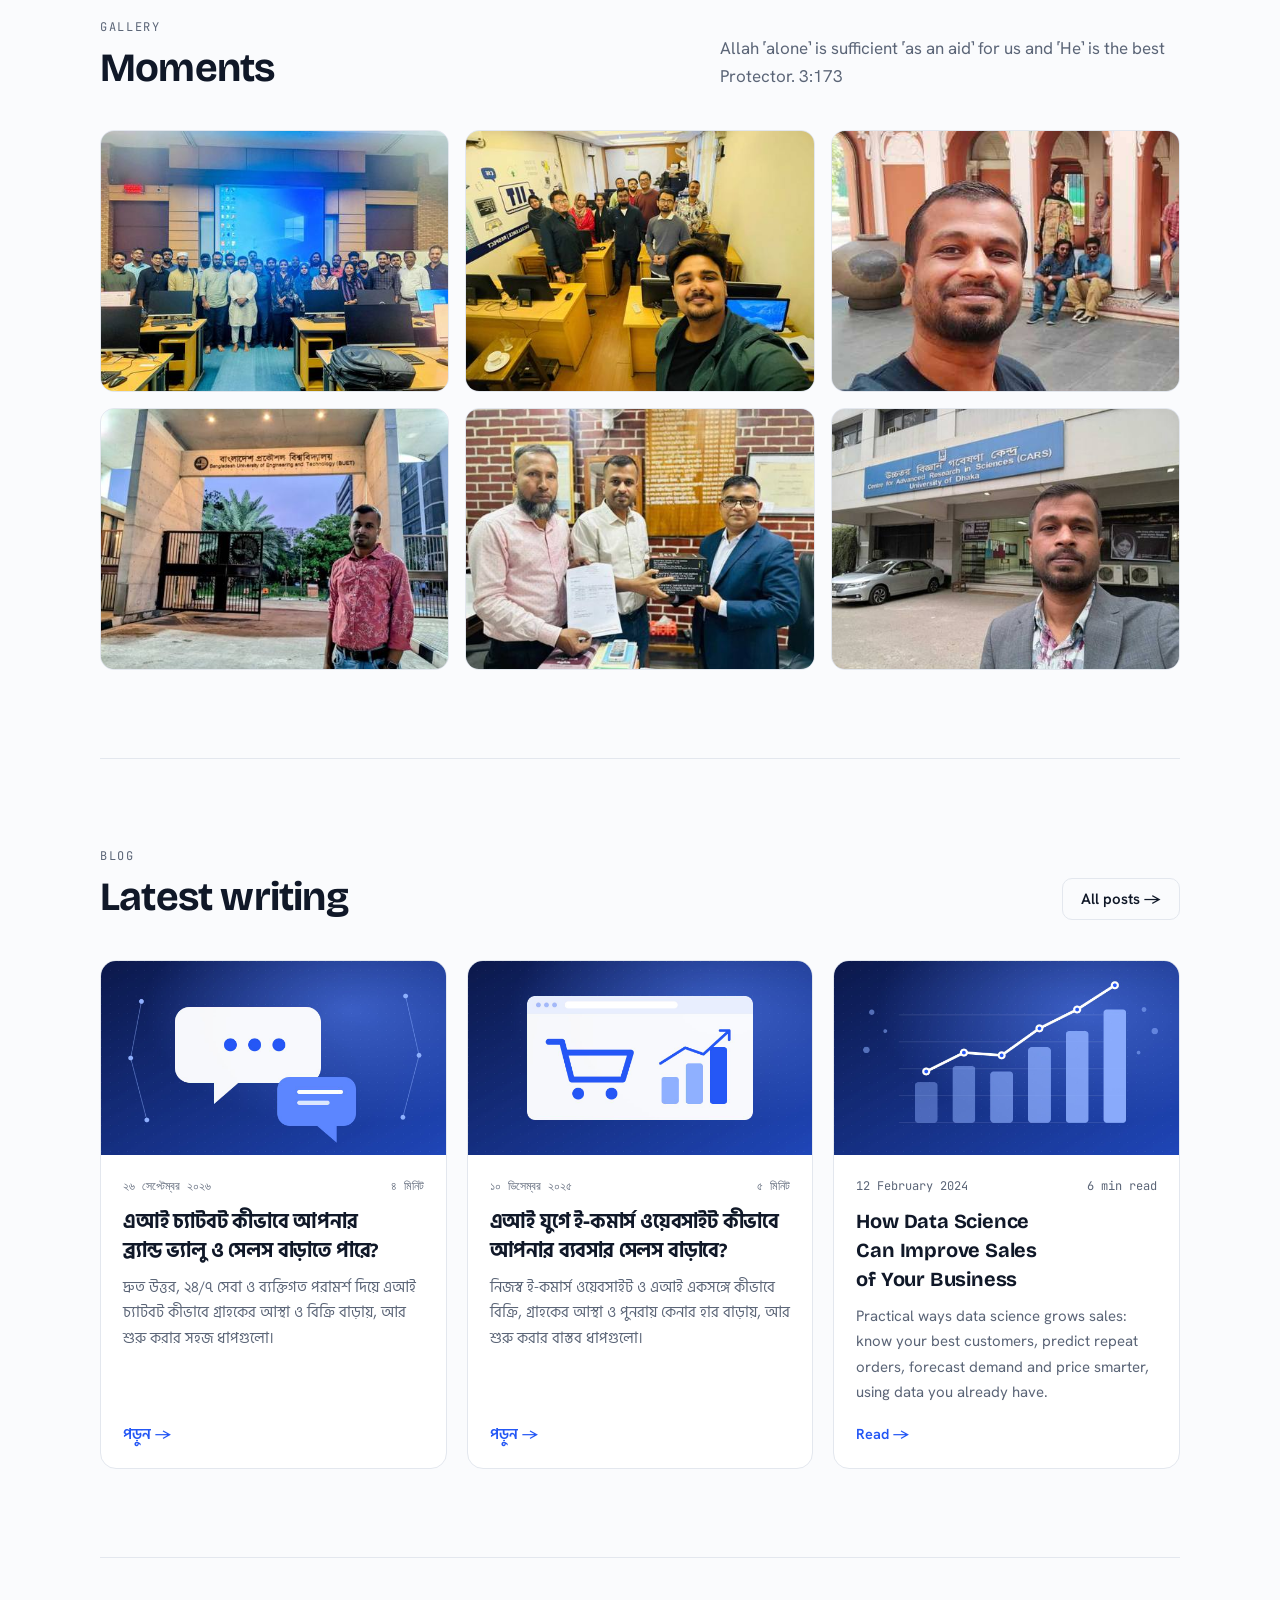
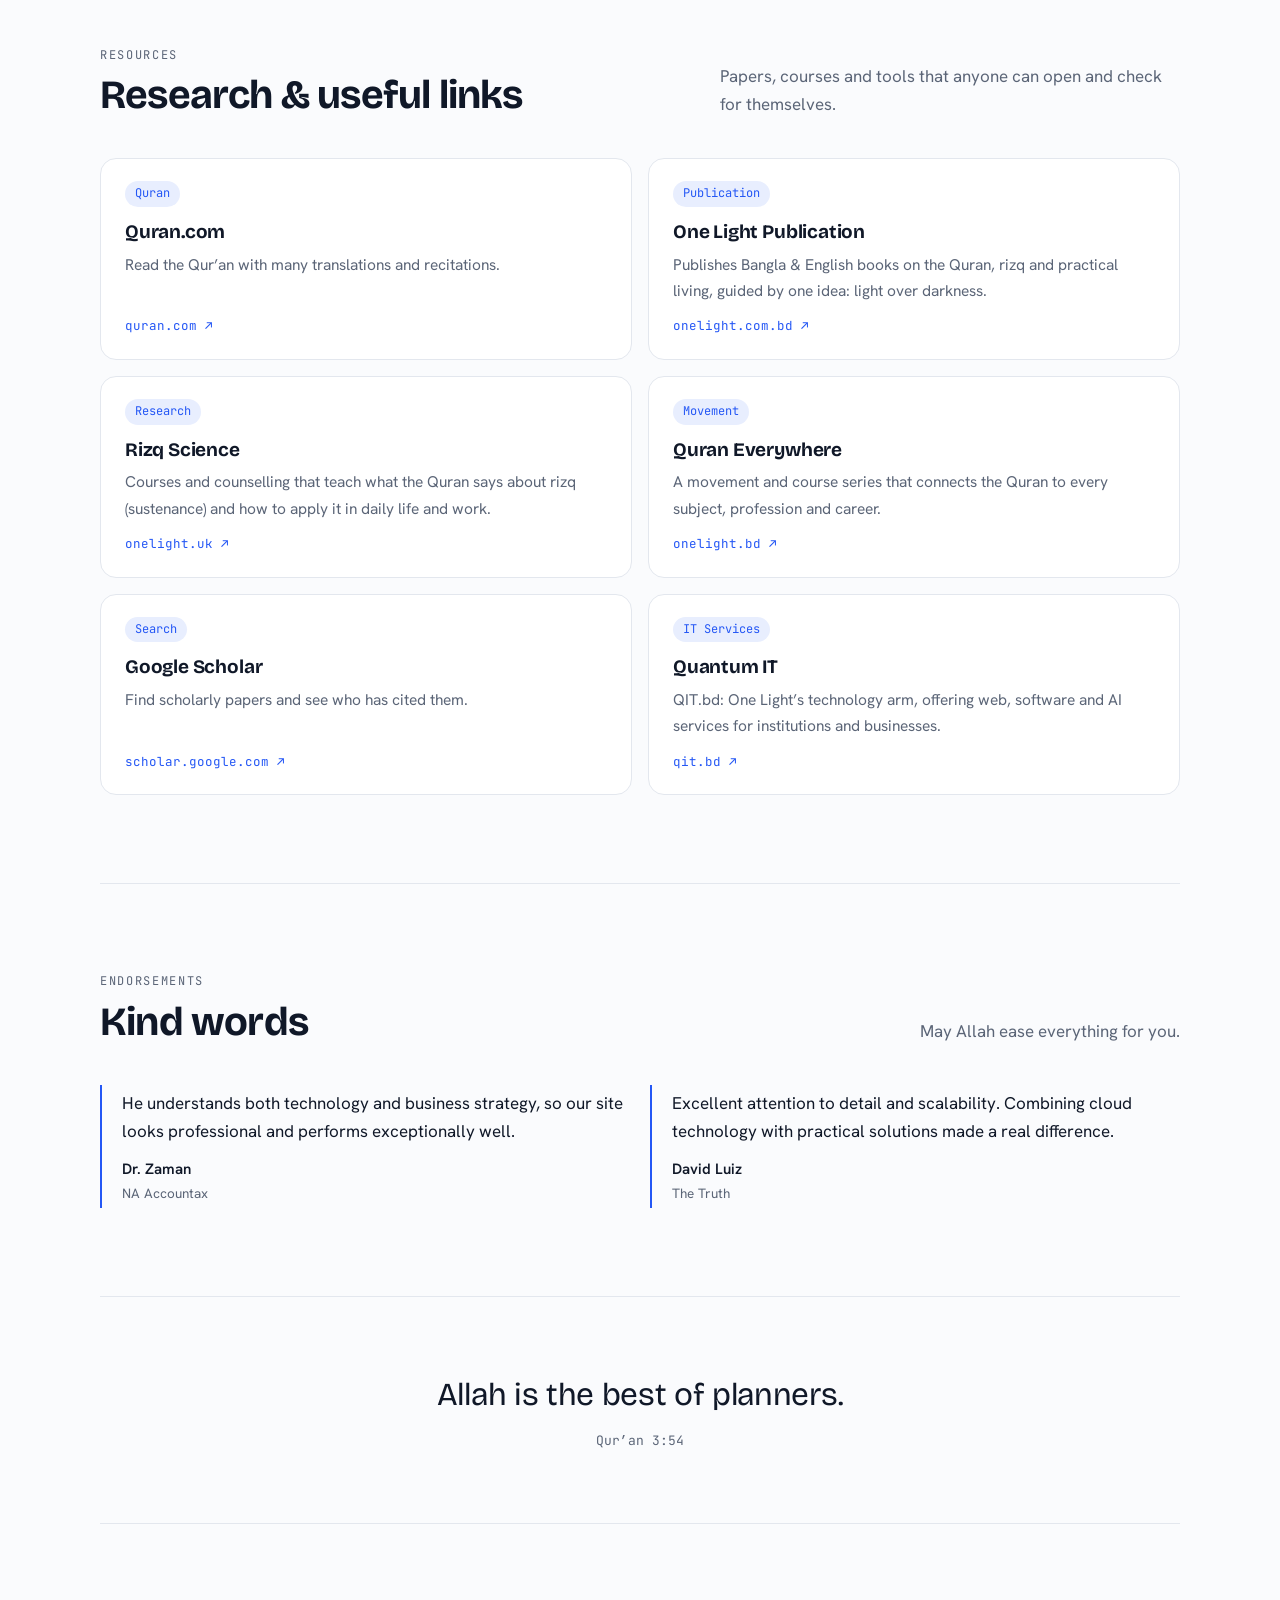
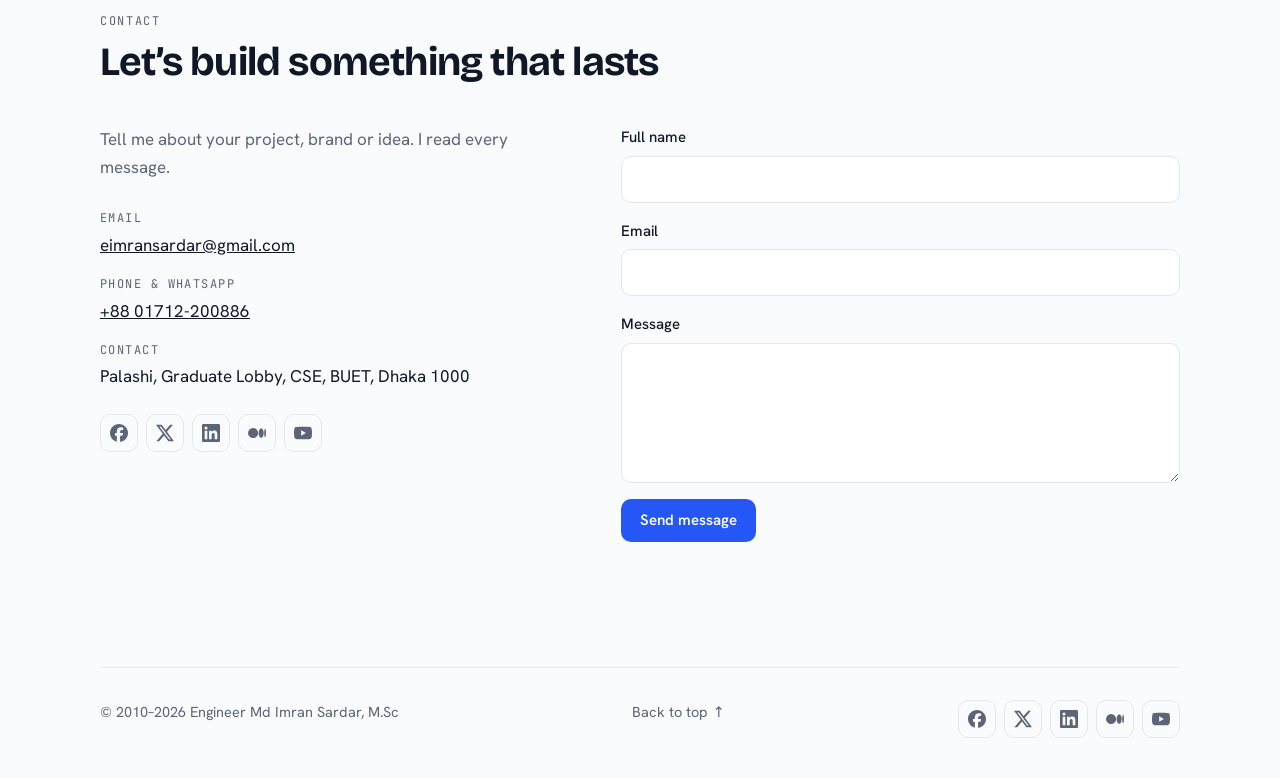
==== commit 1b62354a: "Blogging" ====
--- a/index.html
+++ b/index.html
@@ -298,7 +298,7 @@
       <div class="entry"><h3>Data Analytics</h3><p class="when">December 2025</p><p>IIT, University of Dhaka (DU)</p></div>
       <div class="entry"><h3>CS50 &amp; AI</h3><p class="when">August 2025</p><p>Harvard University</p></div>
       <div class="entry"><h3>Google Educator</h3><p class="when">June 2021</p><p>Google</p></div>
-      <div class="entry"><h3>CNN iReporter</h3><p class="when">December 2020</p><p>CNN News</p></div>
+      <div class="entry"><h3>iReporter</h3><p class="when">December 2011</p><p>CNN News, Techtunes</p></div>
       <div class="entry"><h3>Spirituality with Quran</h3><p class="when">September 2019 – Present</p><p>One Light University (OLU)</p></div>
     </div>
   </section>
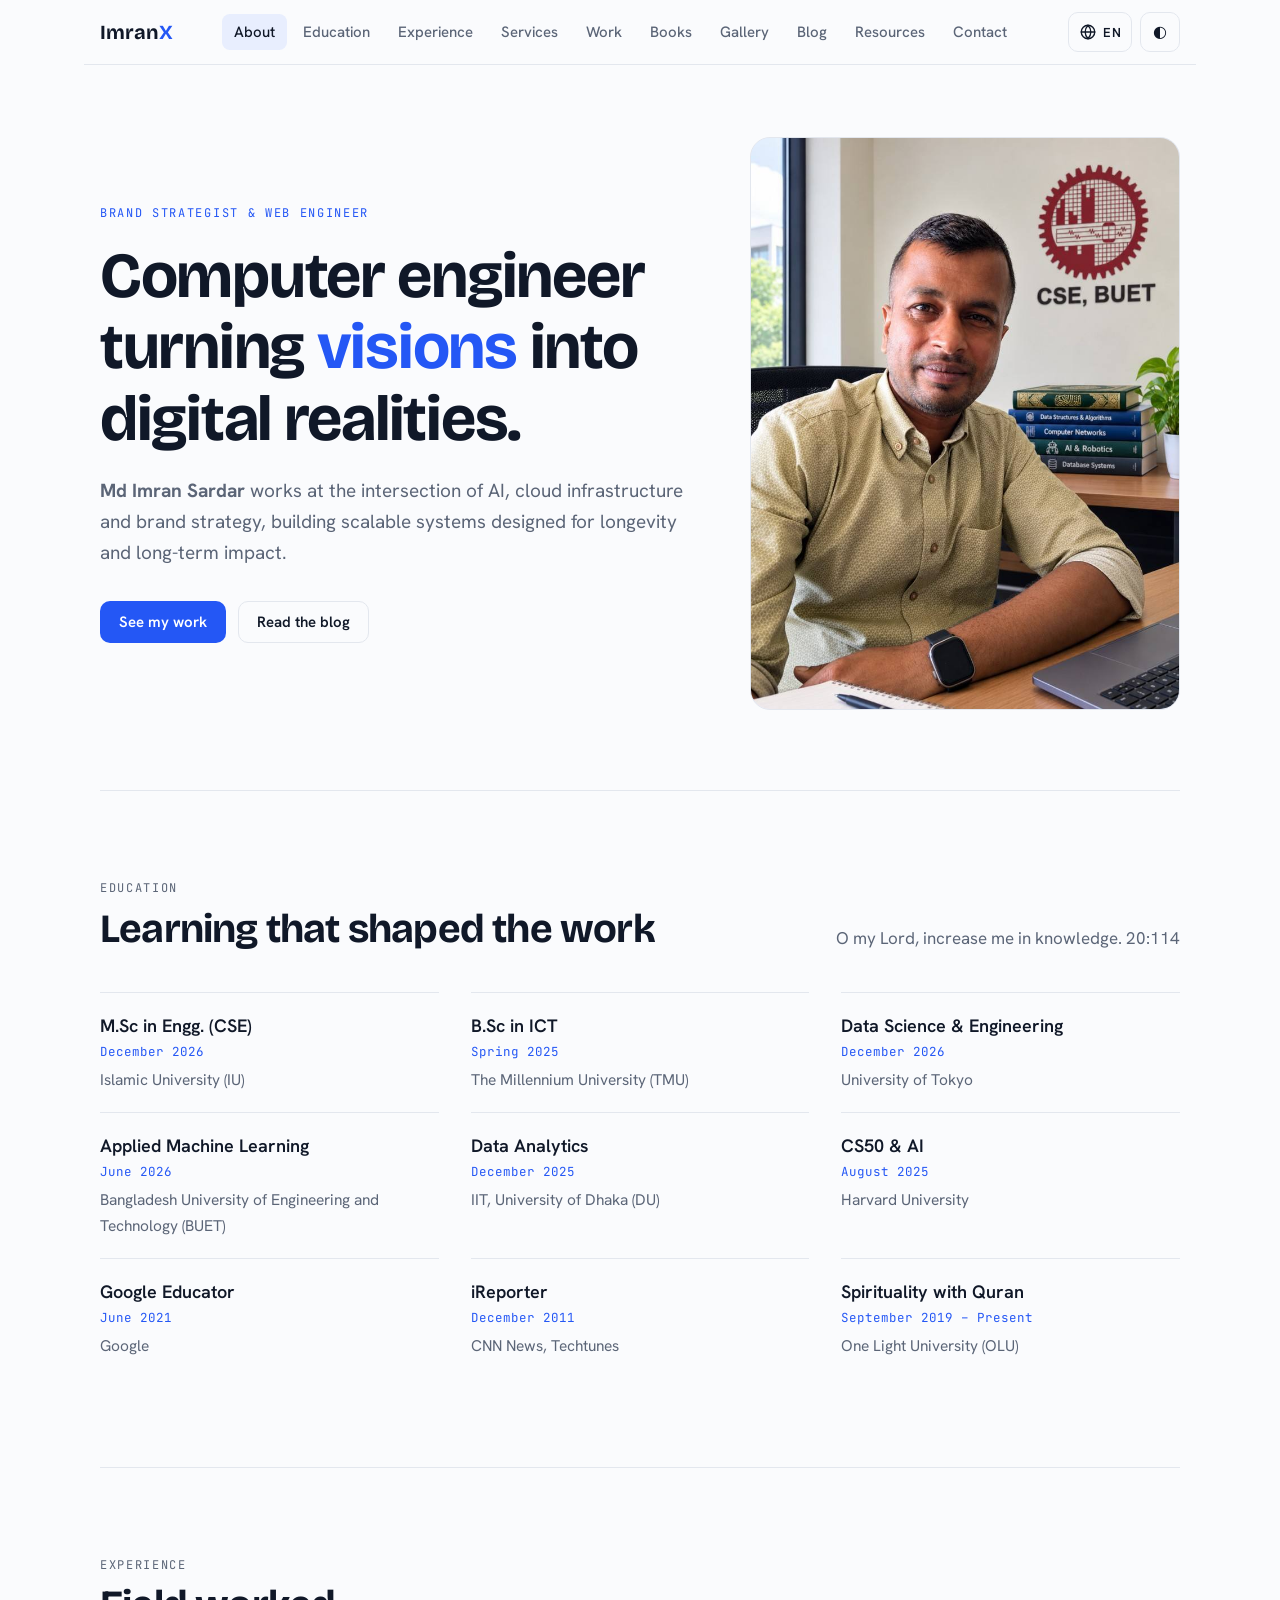
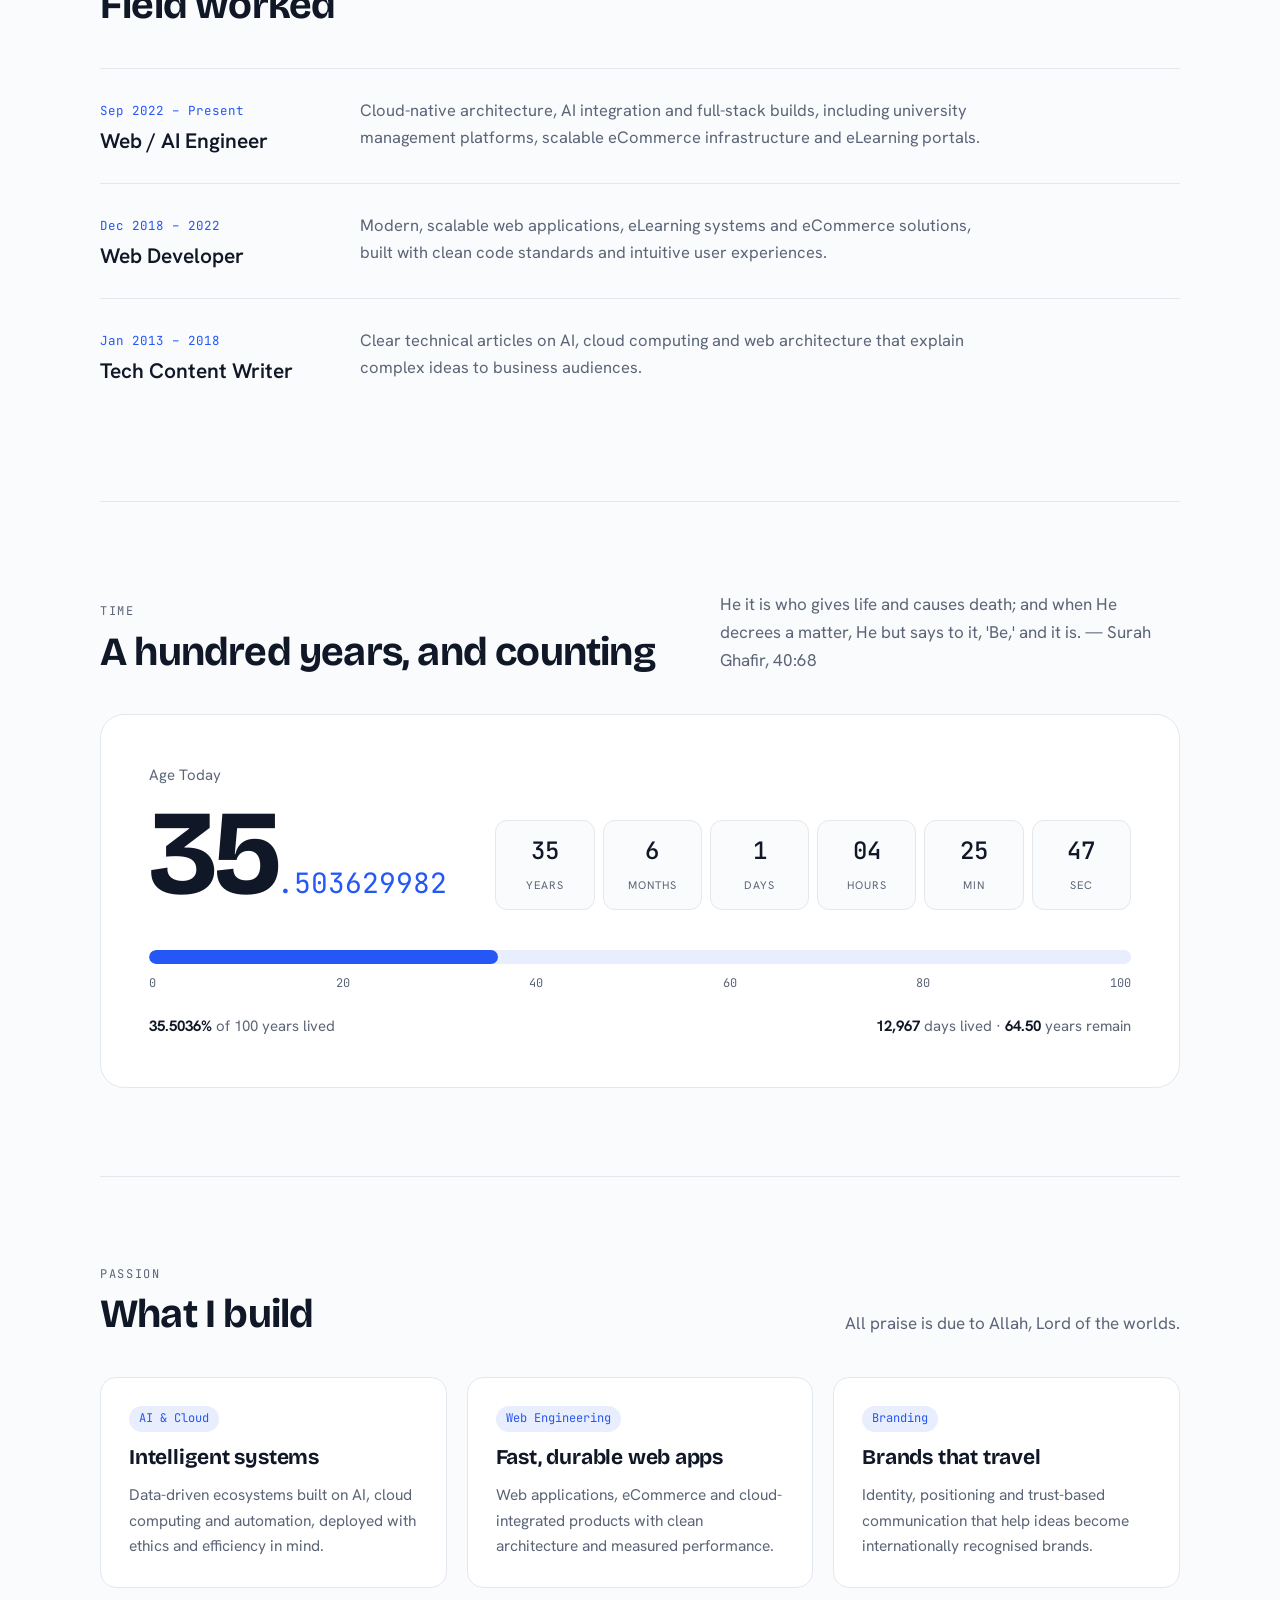
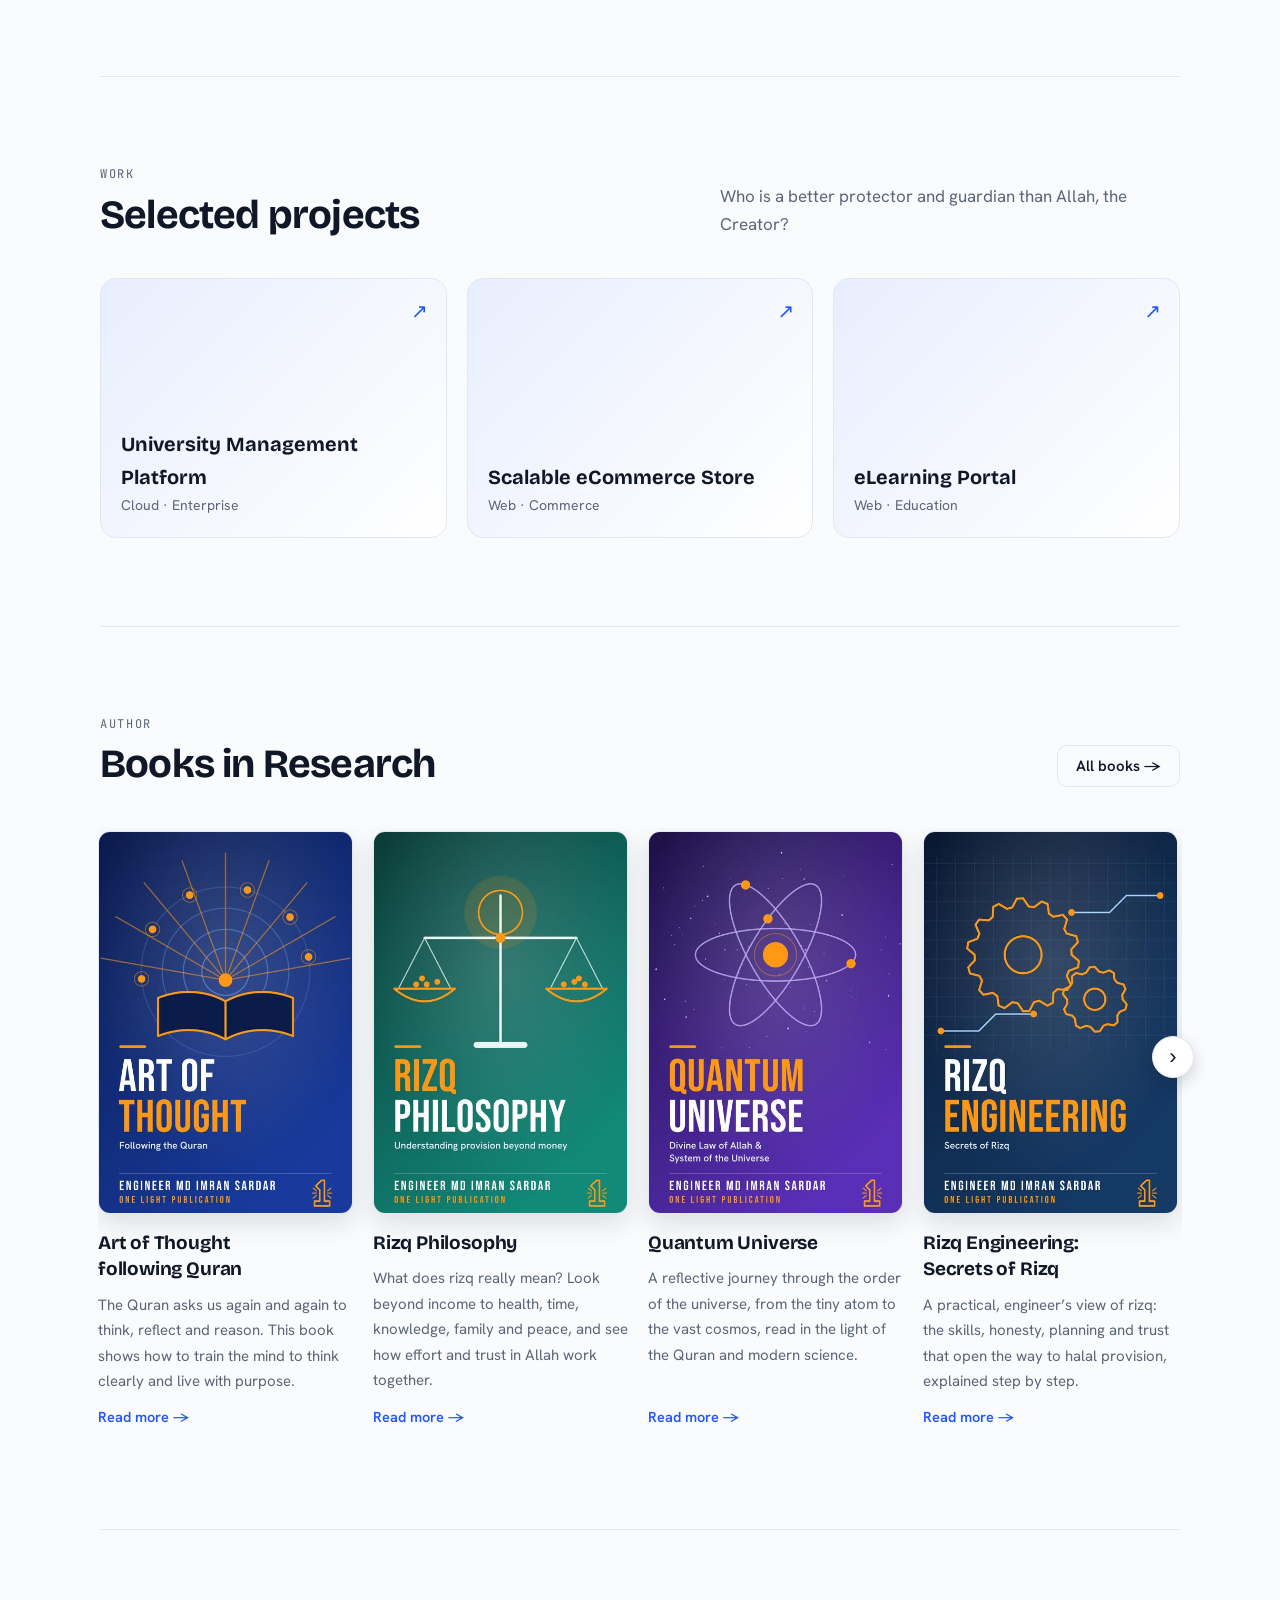
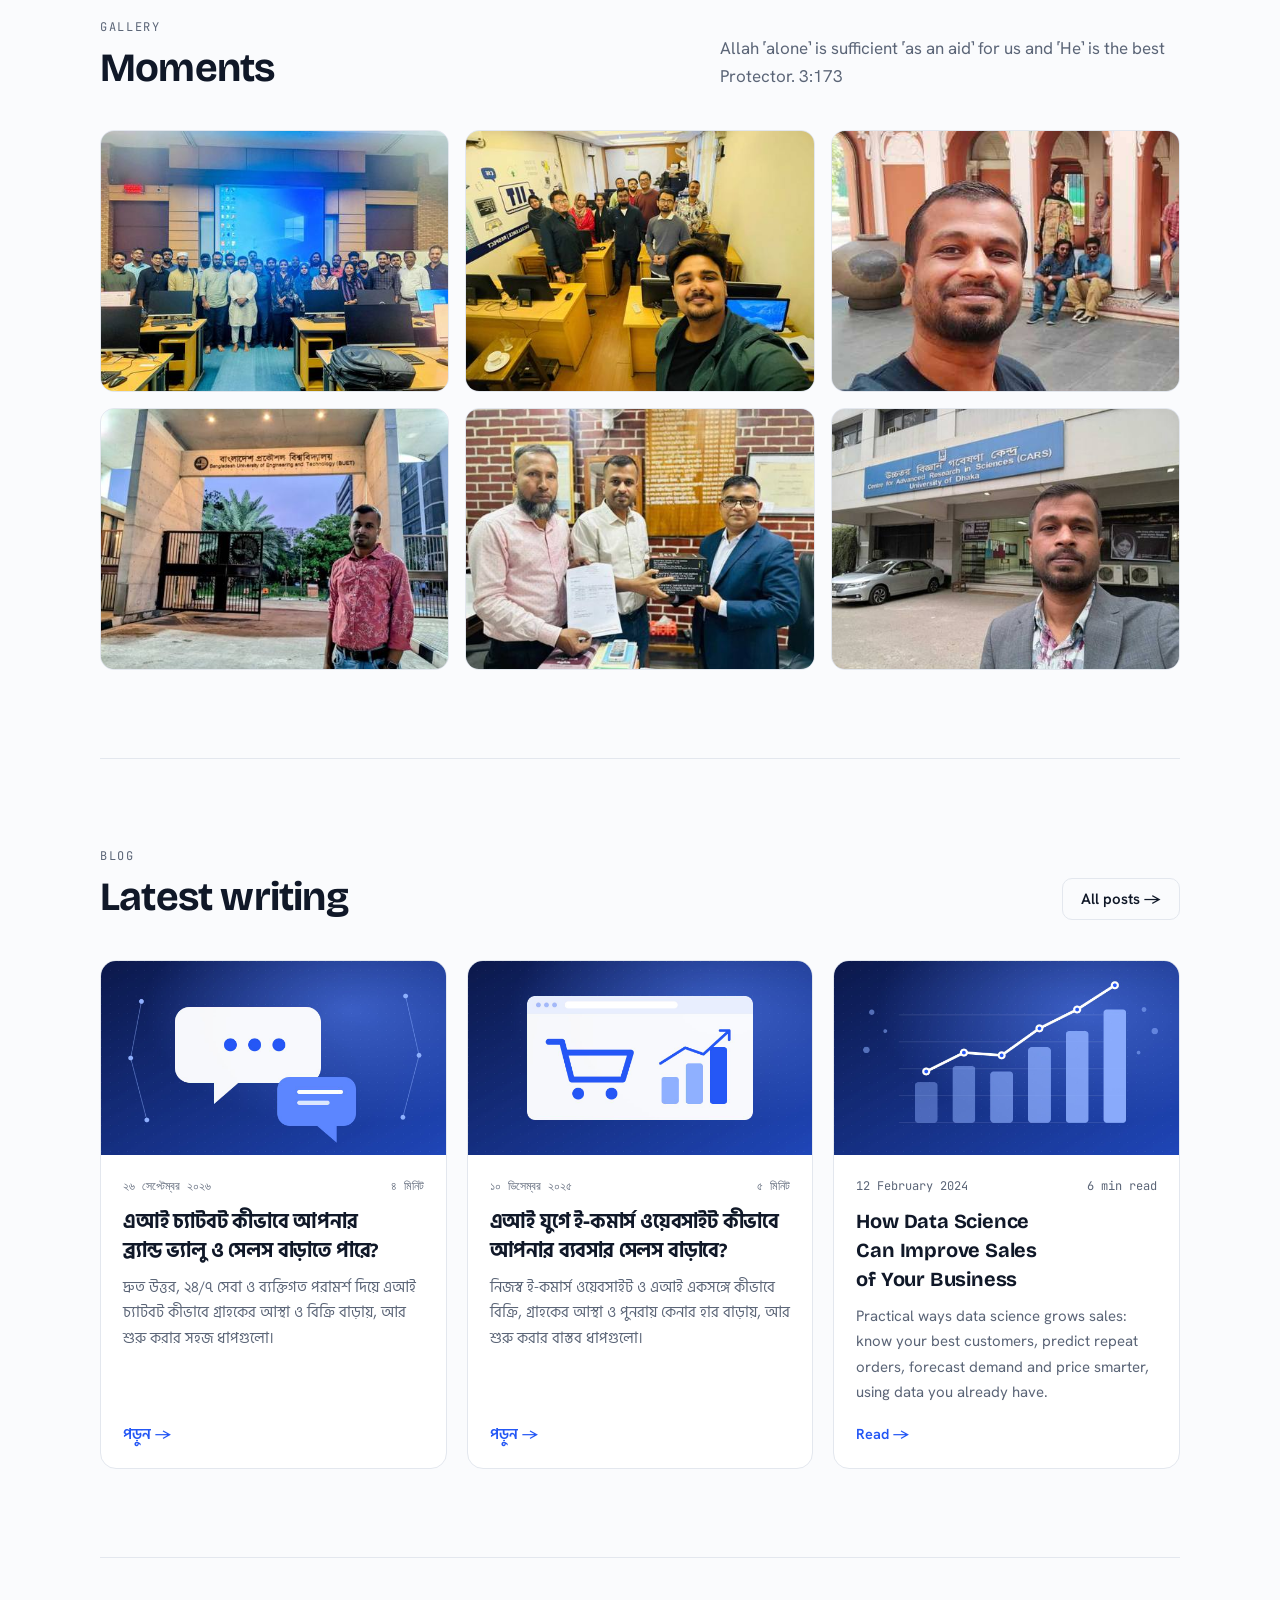
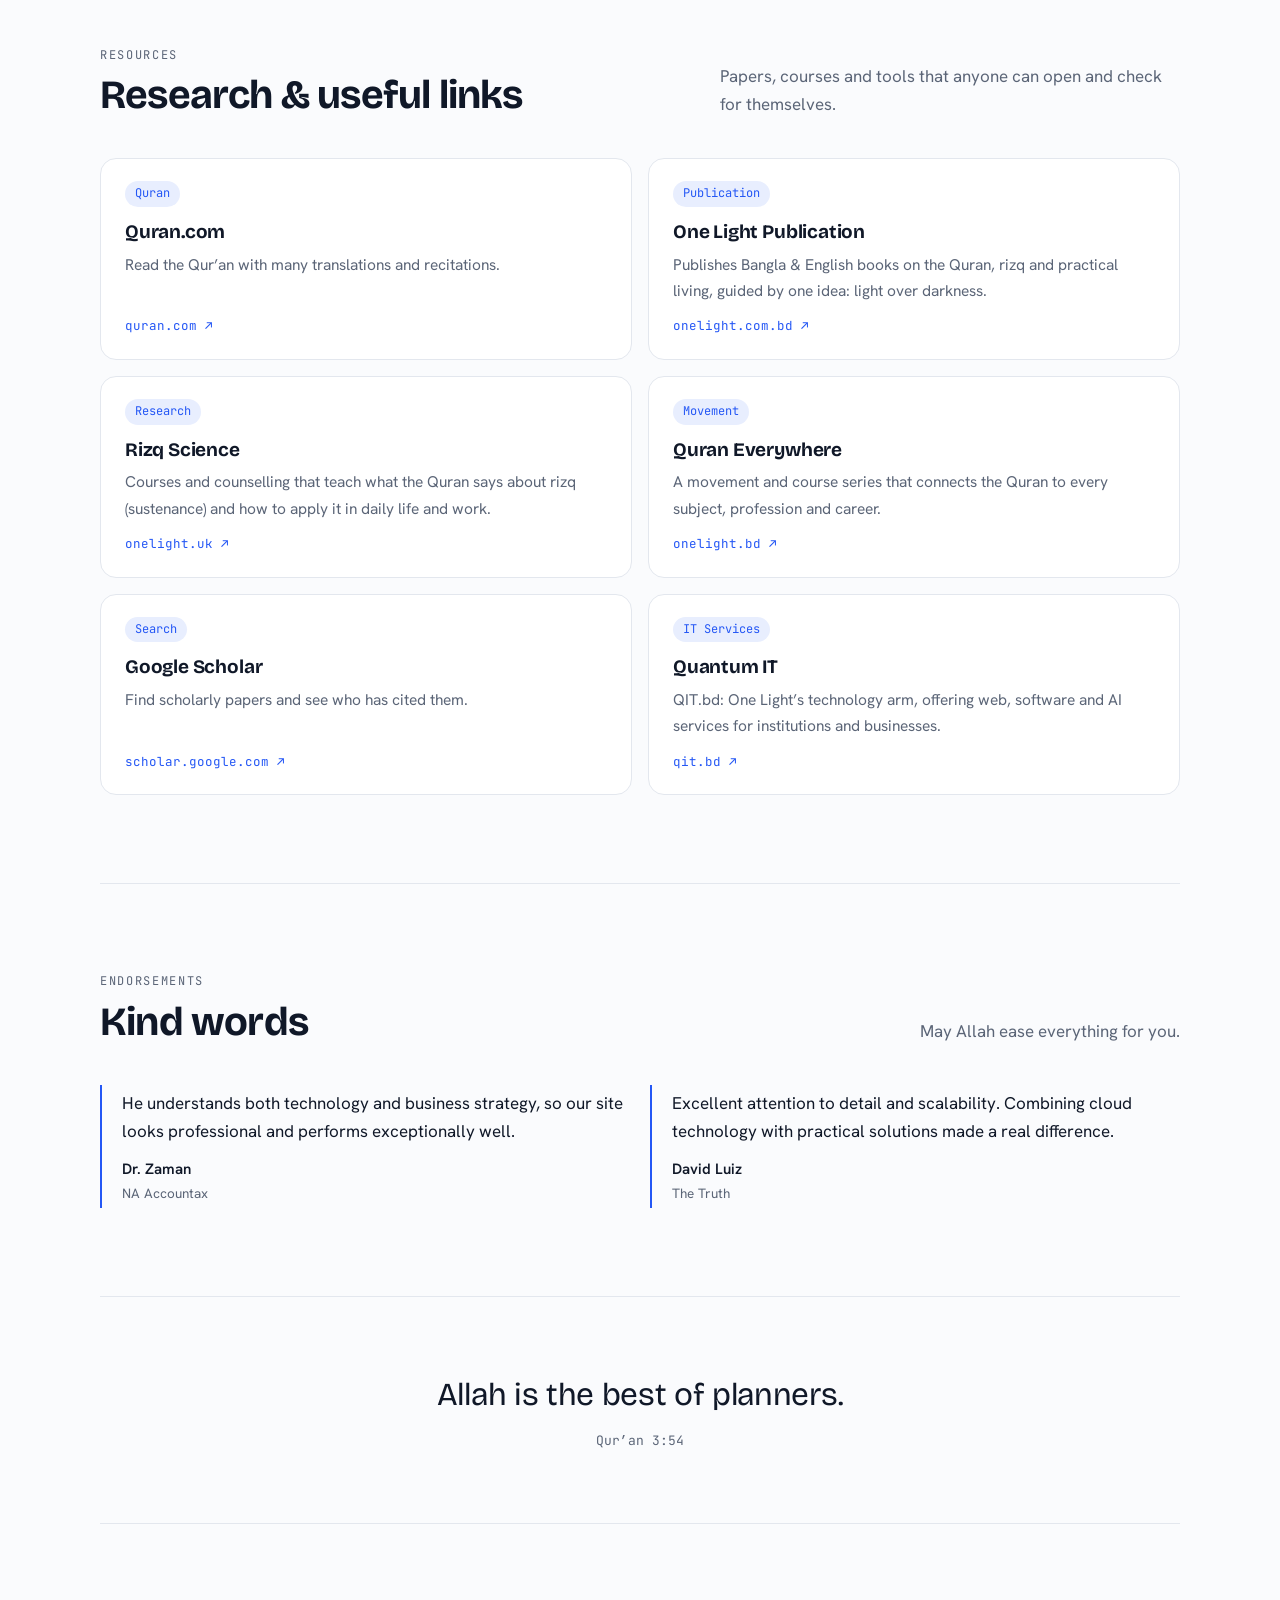
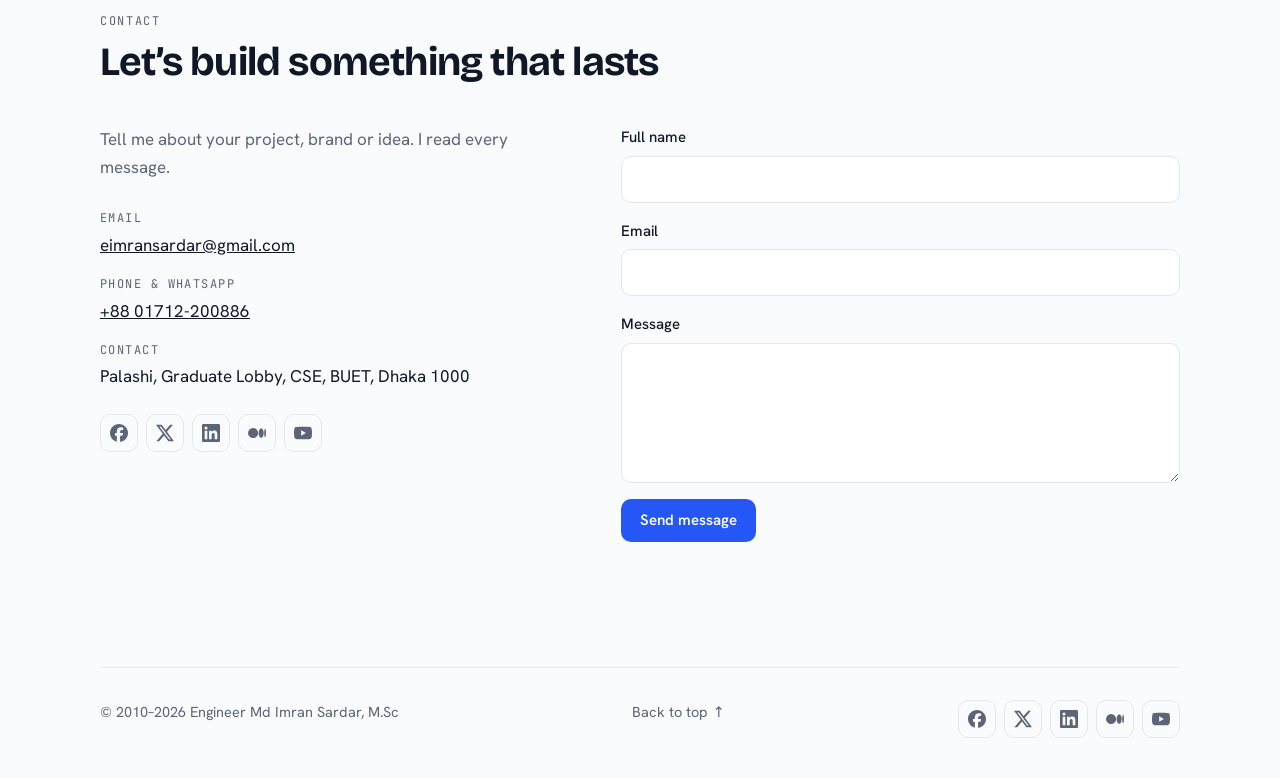
==== commit 9ffeb682: "field" ====
--- a/index.html
+++ b/index.html
@@ -306,7 +306,7 @@
   <!-- EXPERIENCE -->
   <section id="experience">
     <div class="sec-head">
-      <div><p class="eyebrow">Experience</p><h2>Industry worked</h2></div>
+      <div><p class="eyebrow">Experience</p><h2>Field worked</h2></div>
     </div>
     <div class="exp">
       <div class="entry"><div><p class="when">Sep 2022 – Present</p><h3>Web / AI Engineer</h3></div><p class="d">Cloud-native architecture, AI integration and full-stack builds, including university management platforms, scalable eCommerce infrastructure and eLearning portals.</p></div>
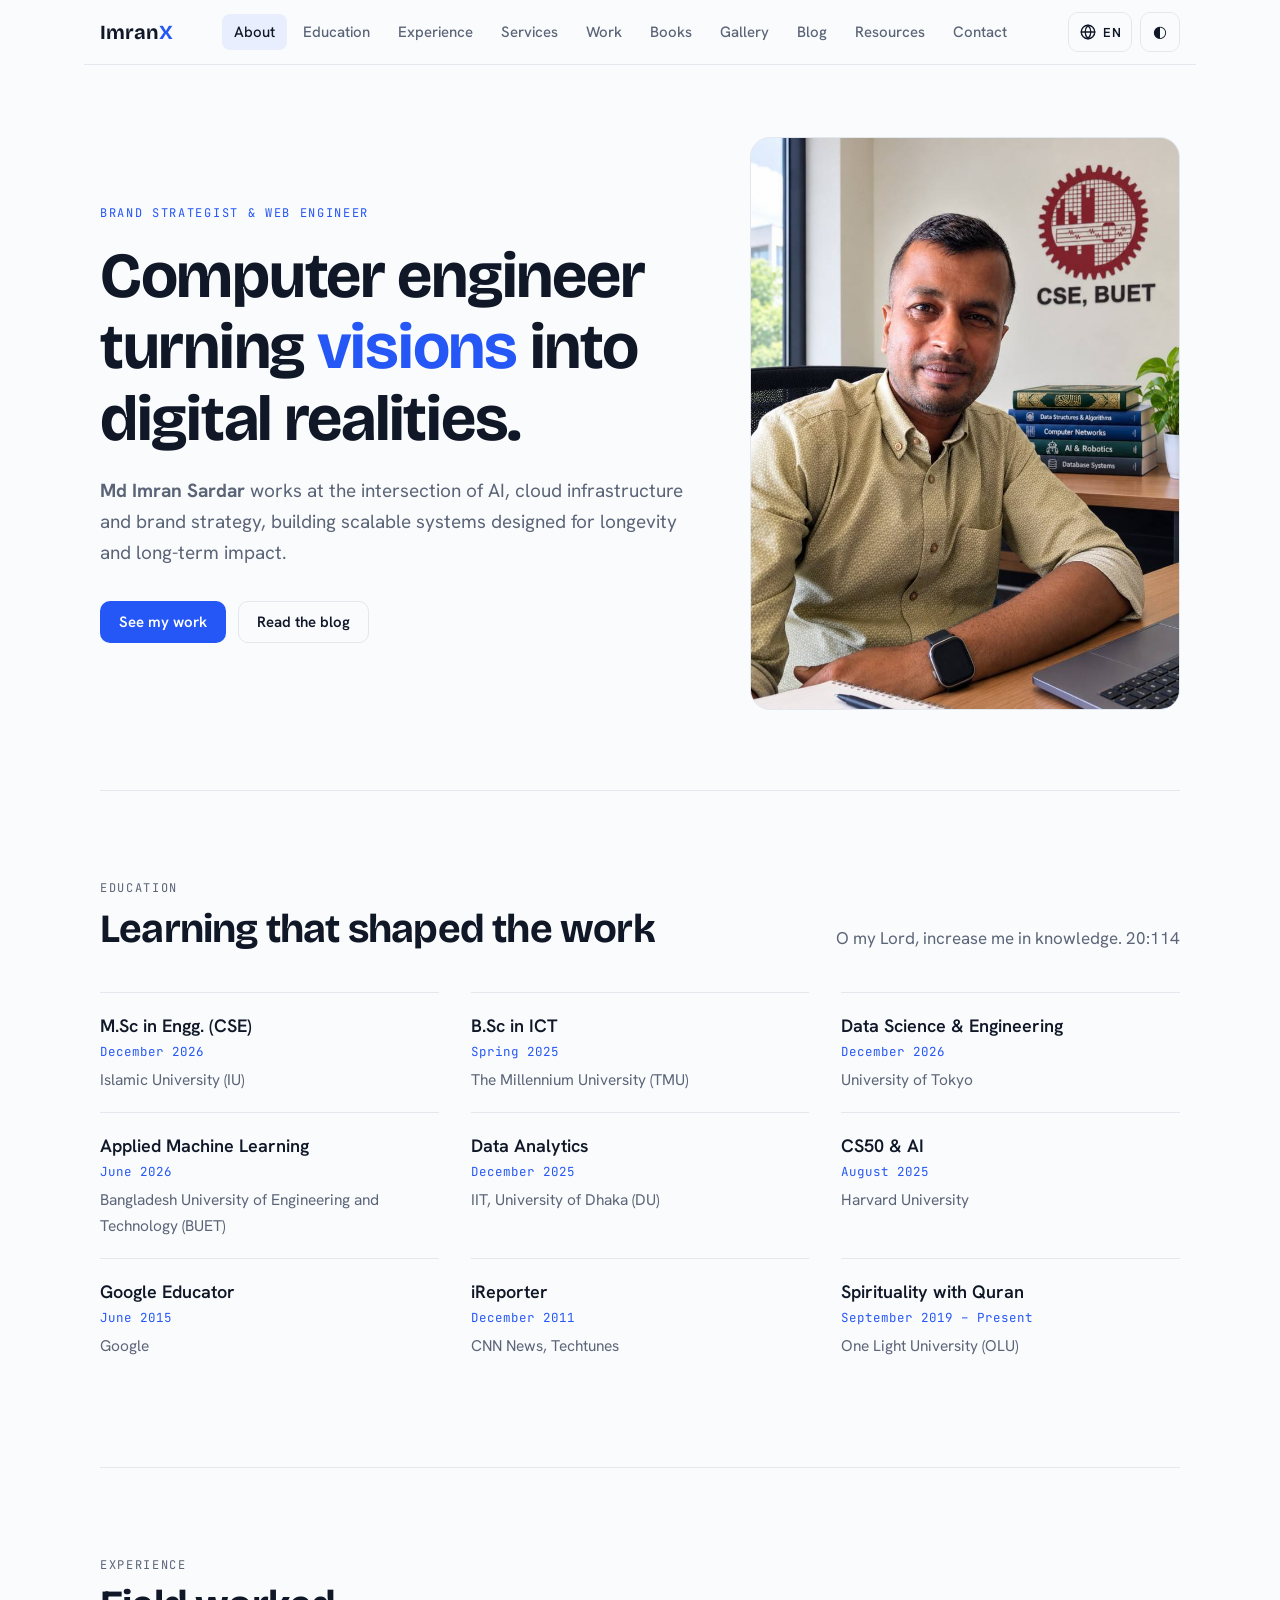
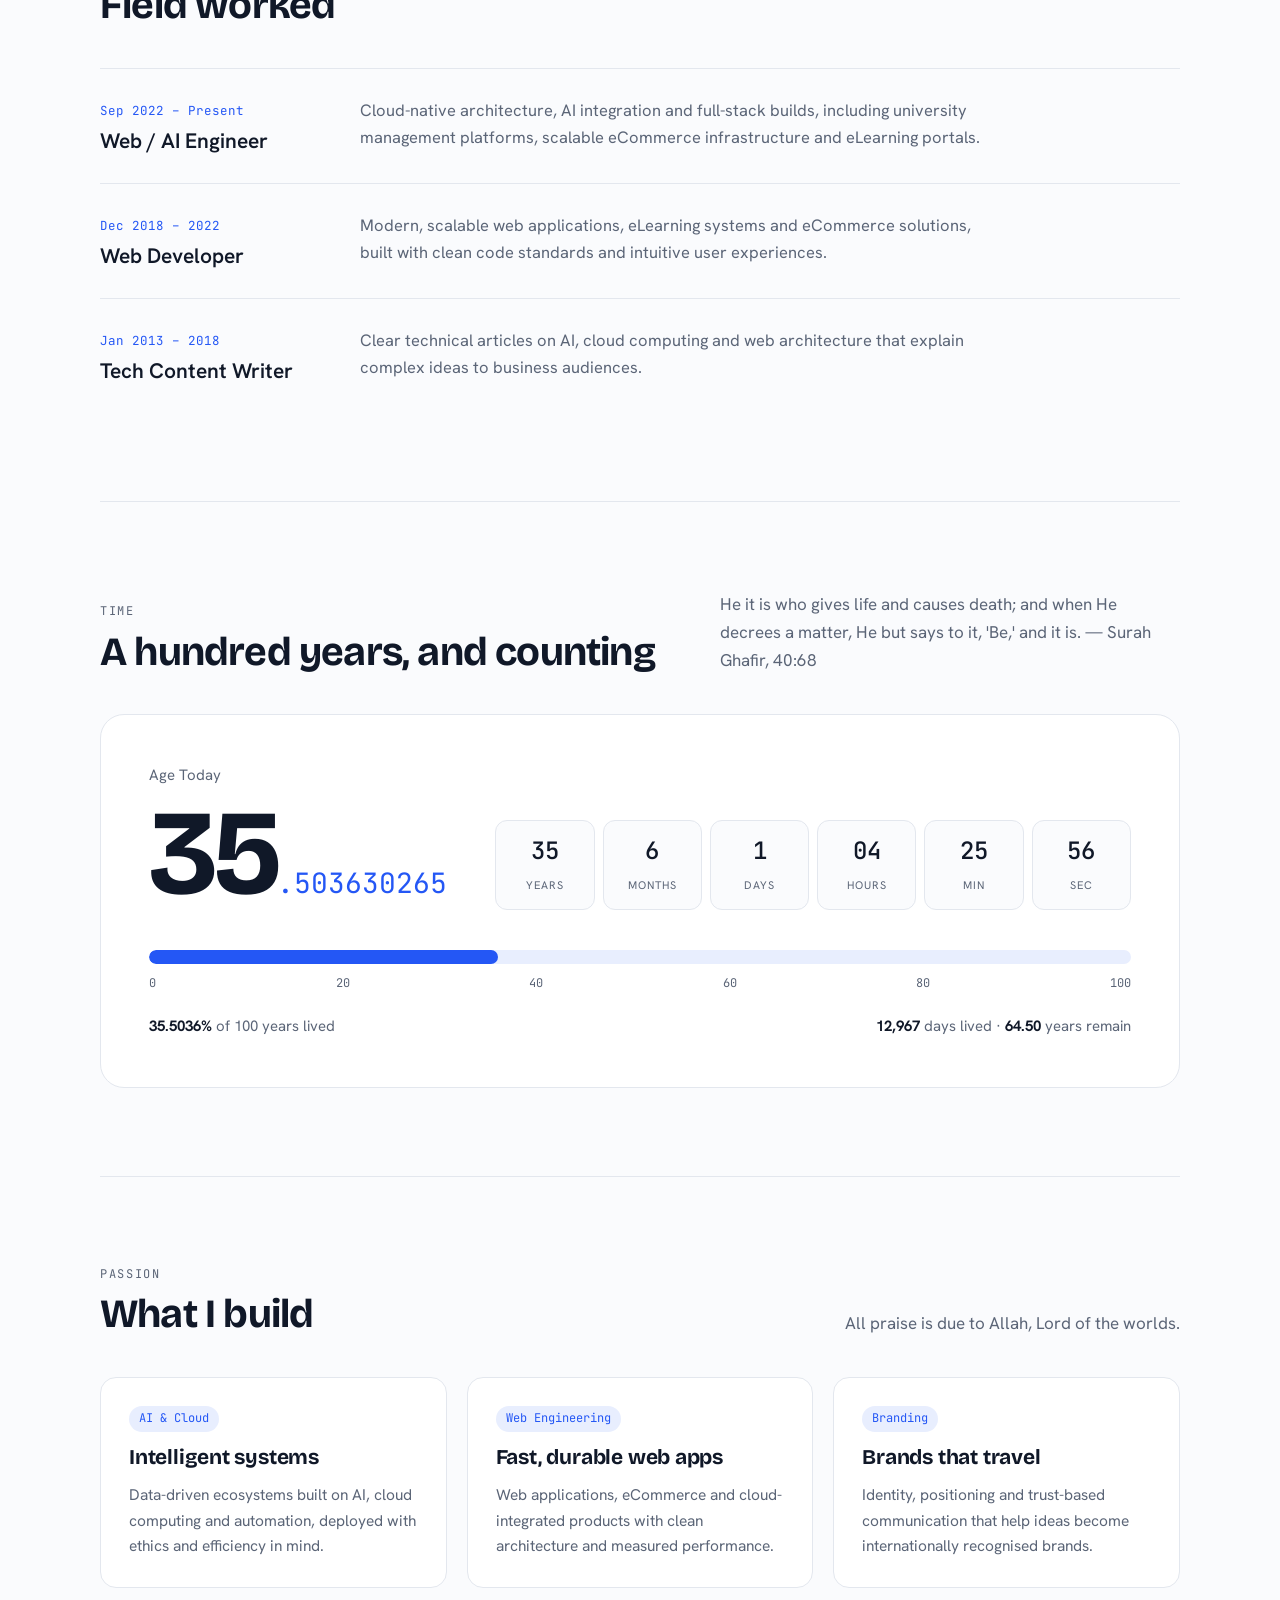
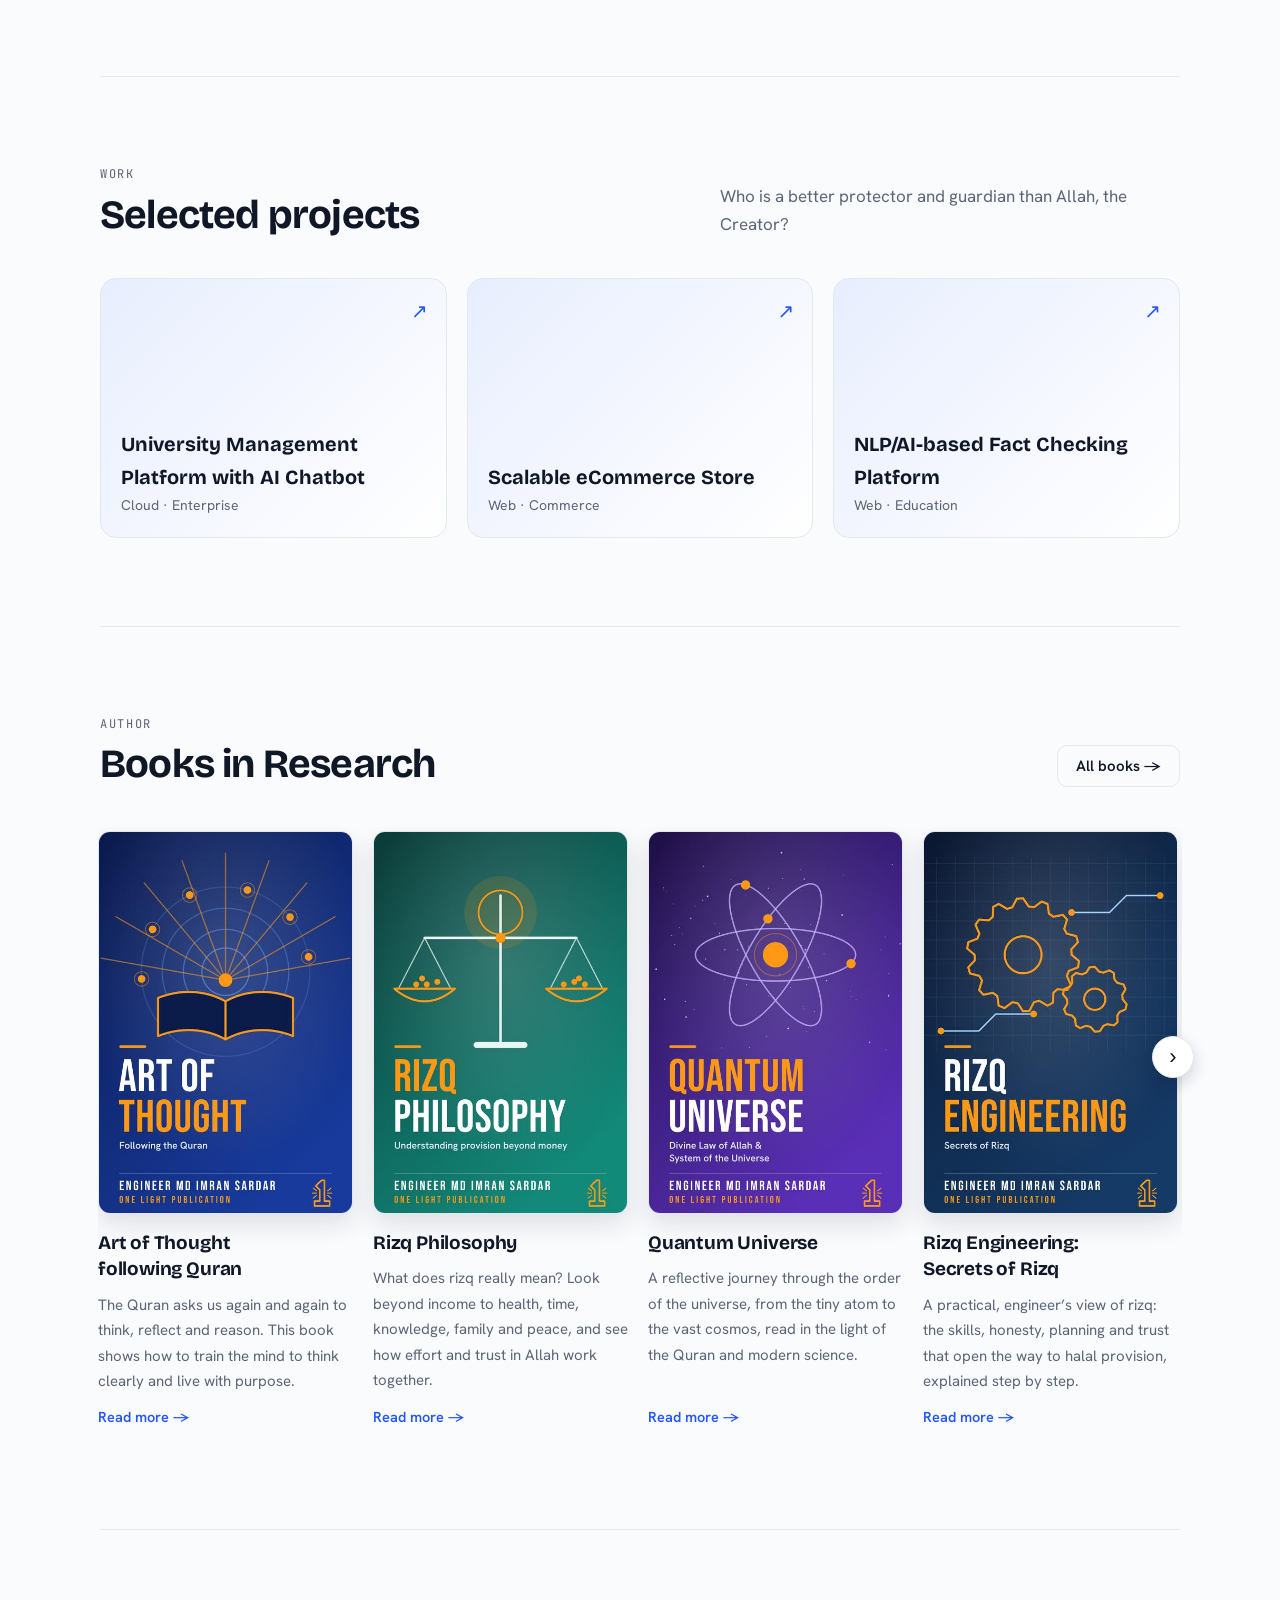
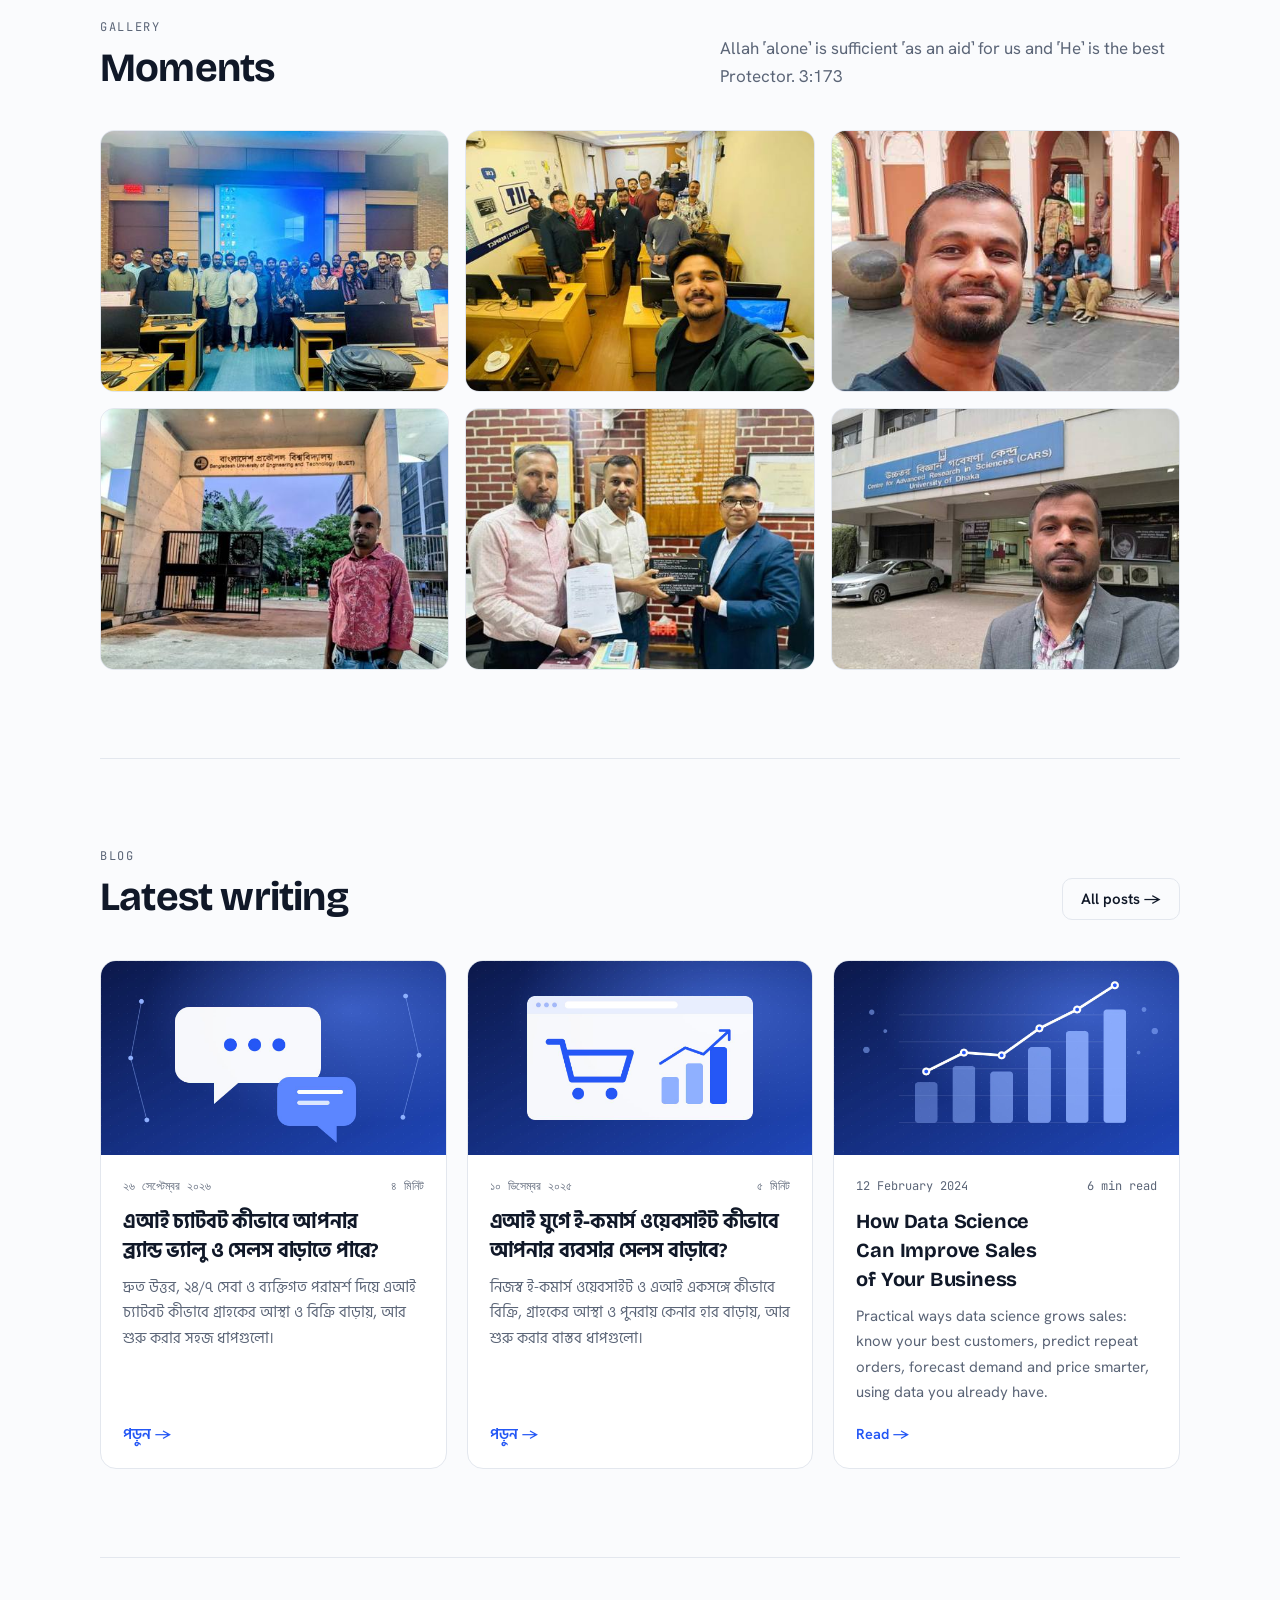
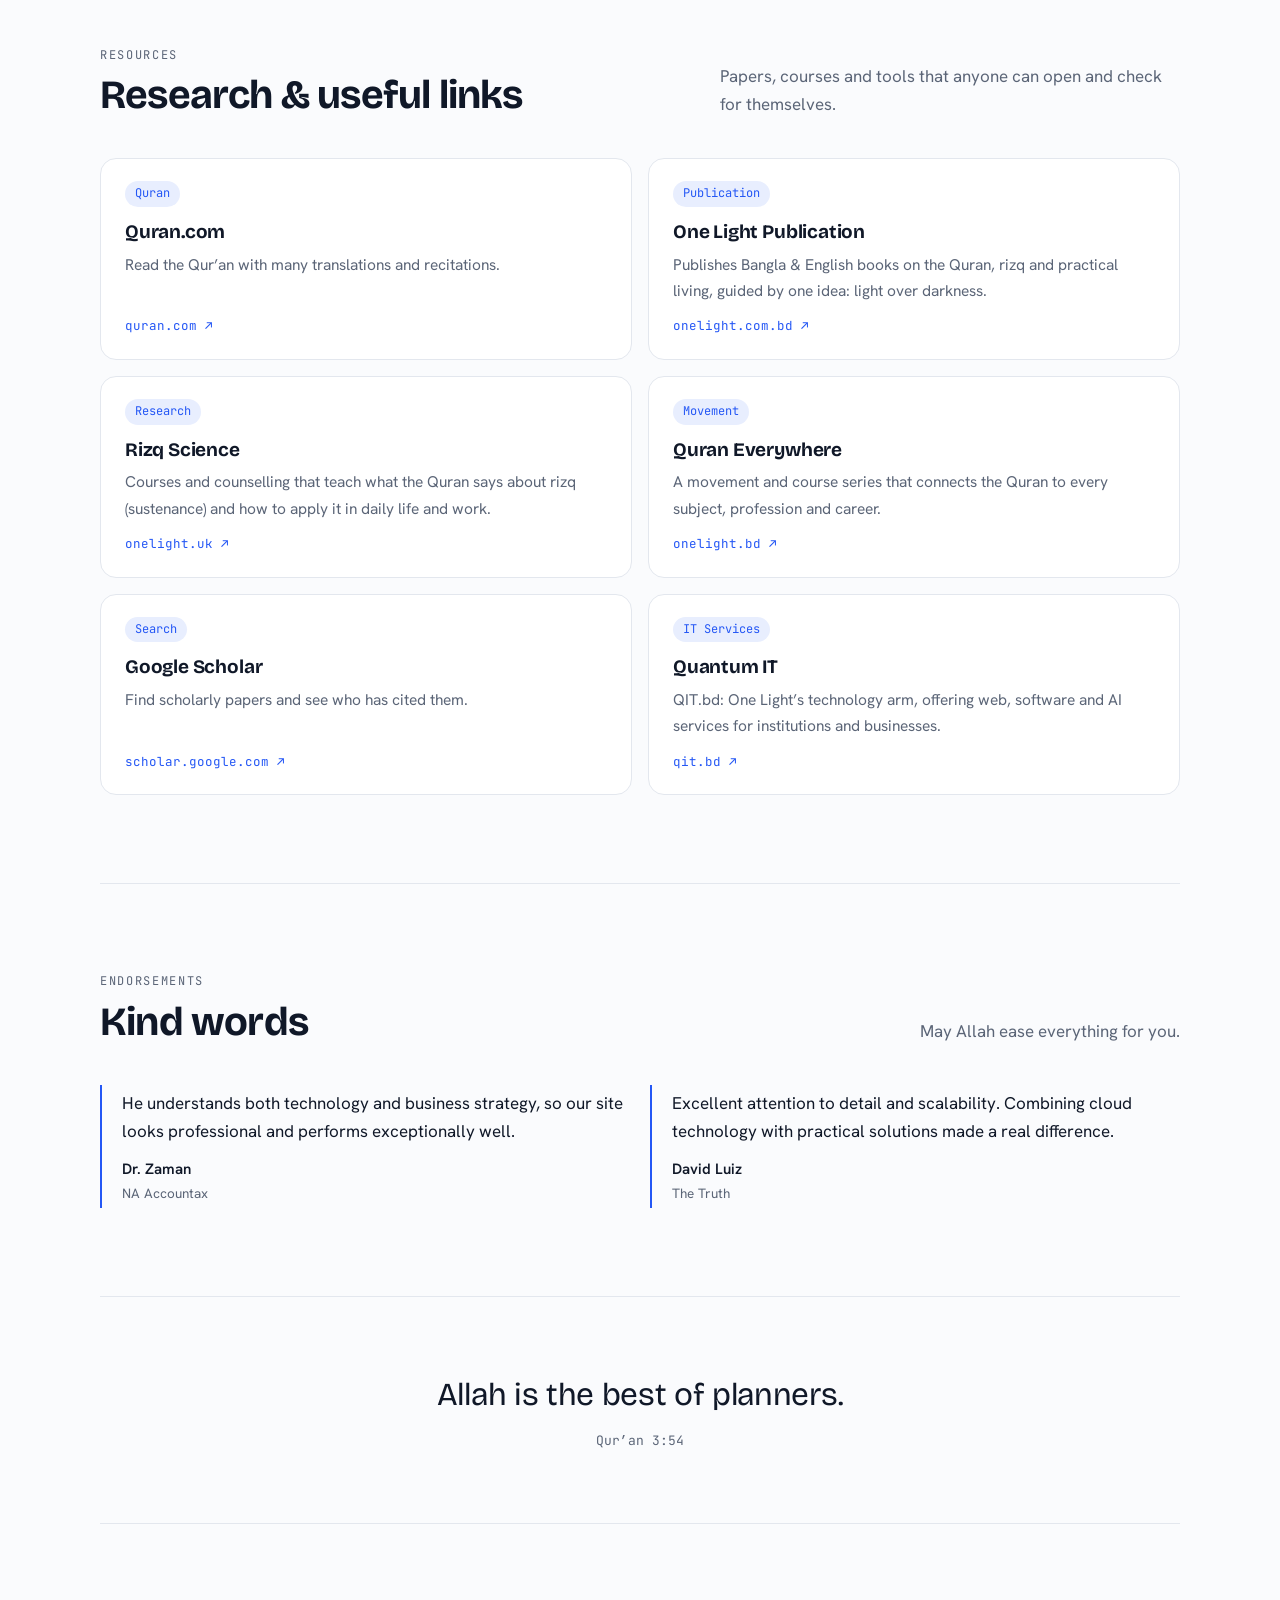
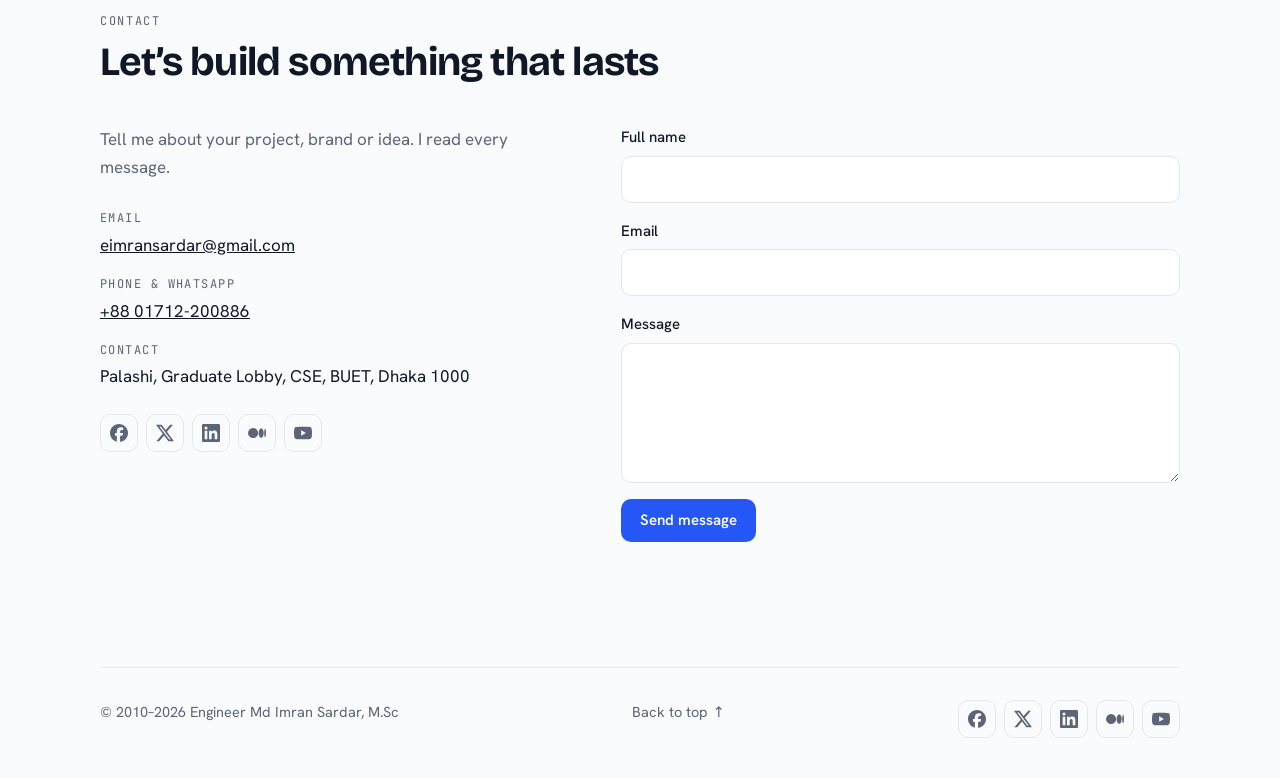
==== commit 7dfbeca3: "AI-Based" ====
--- a/index.html
+++ b/index.html
@@ -297,7 +297,7 @@
       <div class="entry"><h3>Applied Machine Learning</h3><p class="when">June 2026</p><p>Bangladesh University of Engineering and Technology (BUET)</p></div>
       <div class="entry"><h3>Data Analytics</h3><p class="when">December 2025</p><p>IIT, University of Dhaka (DU)</p></div>
       <div class="entry"><h3>CS50 &amp; AI</h3><p class="when">August 2025</p><p>Harvard University</p></div>
-      <div class="entry"><h3>Google Educator</h3><p class="when">June 2021</p><p>Google</p></div>
+      <div class="entry"><h3>Google Educator</h3><p class="when">June 2015</p><p>Google</p></div>
       <div class="entry"><h3>iReporter</h3><p class="when">December 2011</p><p>CNN News, Techtunes</p></div>
       <div class="entry"><h3>Spirituality with Quran</h3><p class="when">September 2019 – Present</p><p>One Light University (OLU)</p></div>
     </div>
@@ -367,9 +367,9 @@
       <p>Who is a better protector and guardian than Allah, the Creator?</p>
     </div>
     <div class="work">
-      <a class="tile" href="#work"><b>University Management Platform</b><span>Cloud · Enterprise</span></a>
+      <a class="tile" href="#work"><b>University Management Platform with AI Chatbot</b><span>Cloud · Enterprise</span></a>
       <a class="tile" href="#work"><b>Scalable eCommerce Store</b><span>Web · Commerce</span></a>
-      <a class="tile" href="#work"><b>eLearning Portal</b><span>Web · Education</span></a>
+      <a class="tile" href="#work"><b>NLP/AI-based Fact Checking Platform</b><span>Web · Education</span></a>
     </div>
   </section>
 
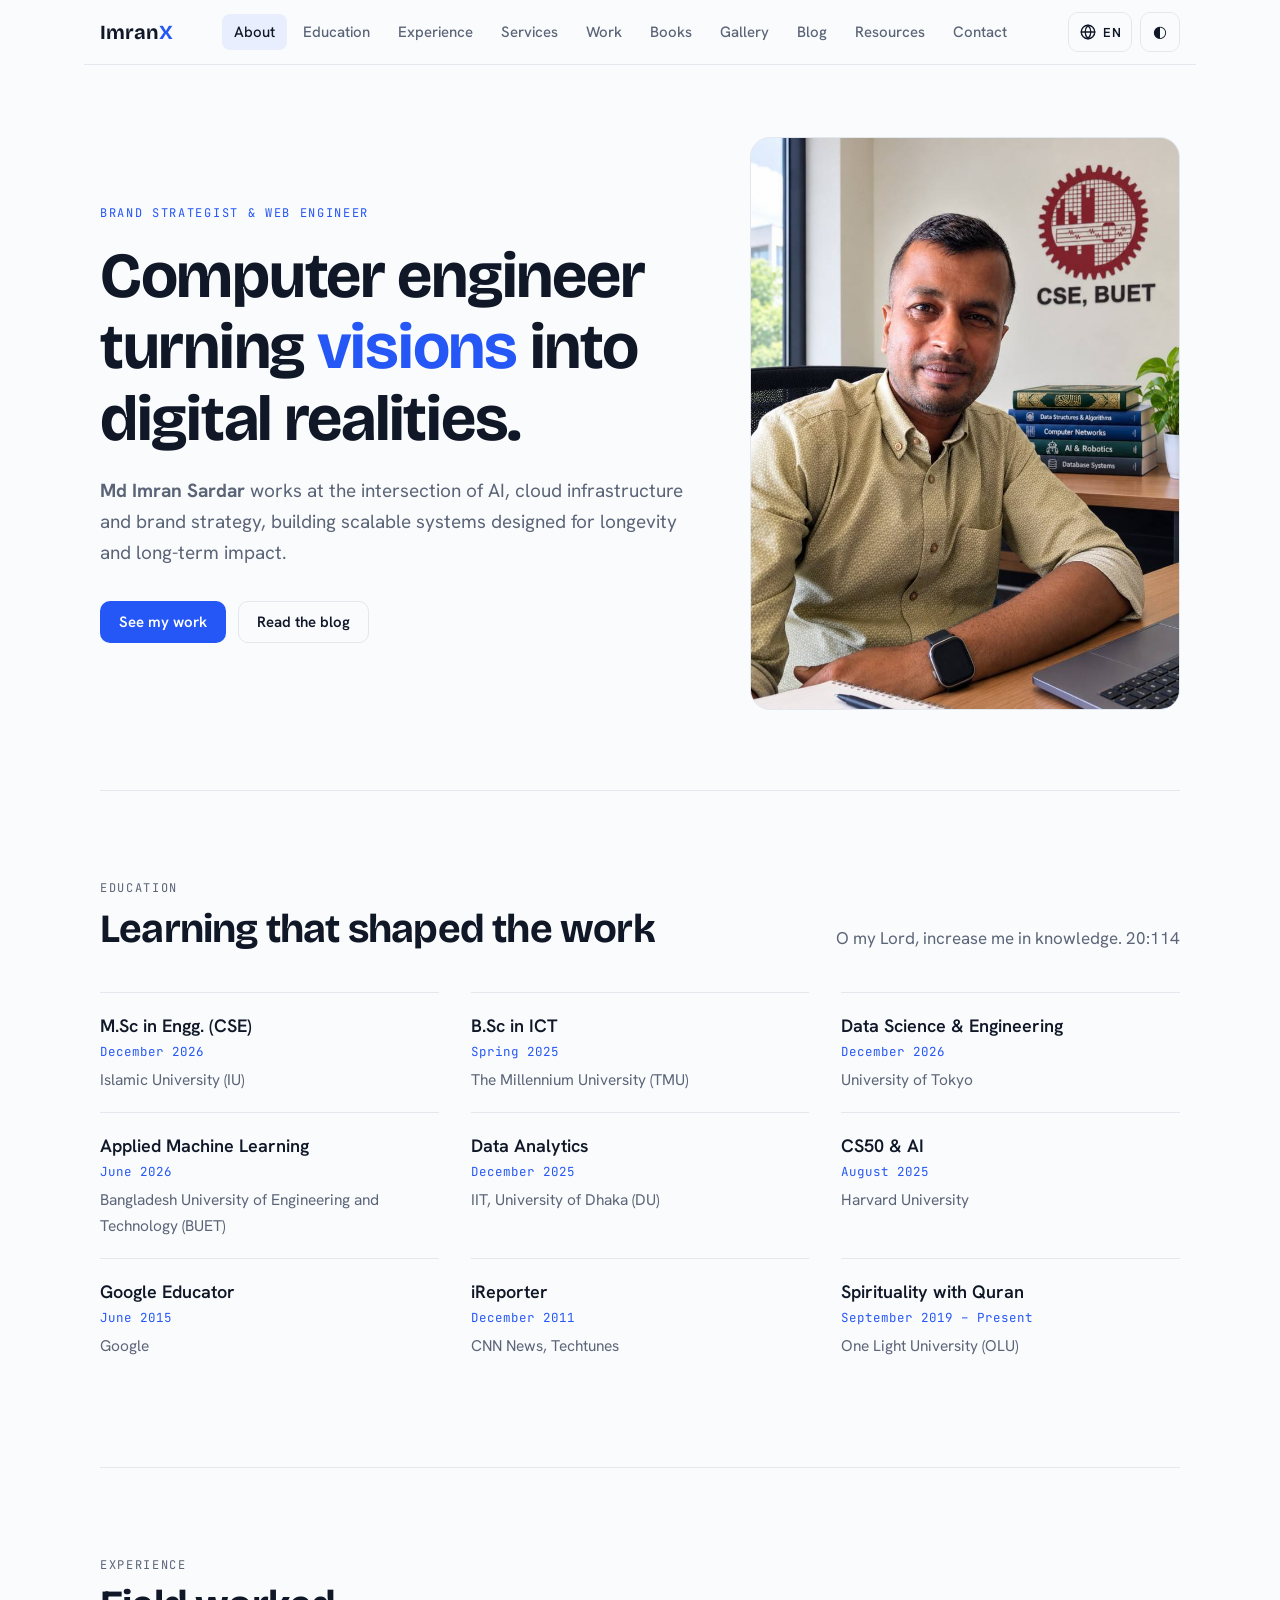
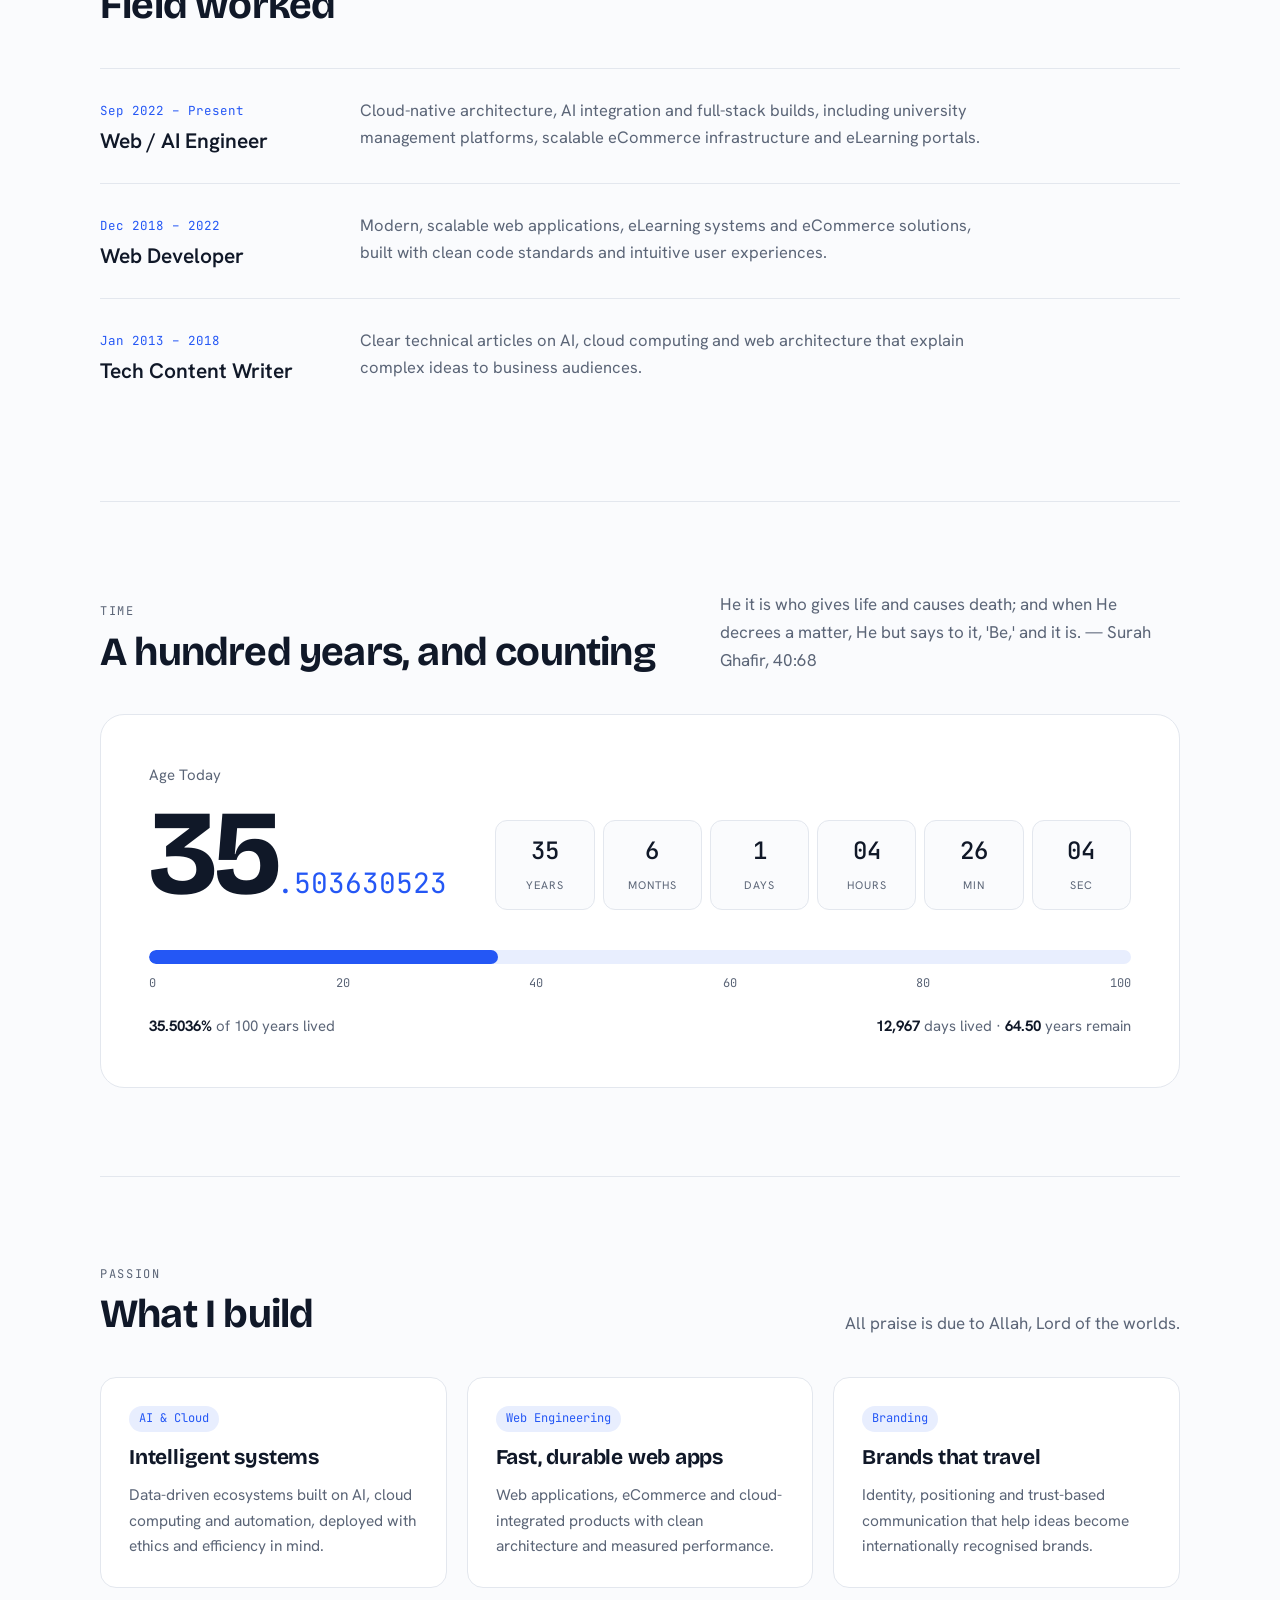
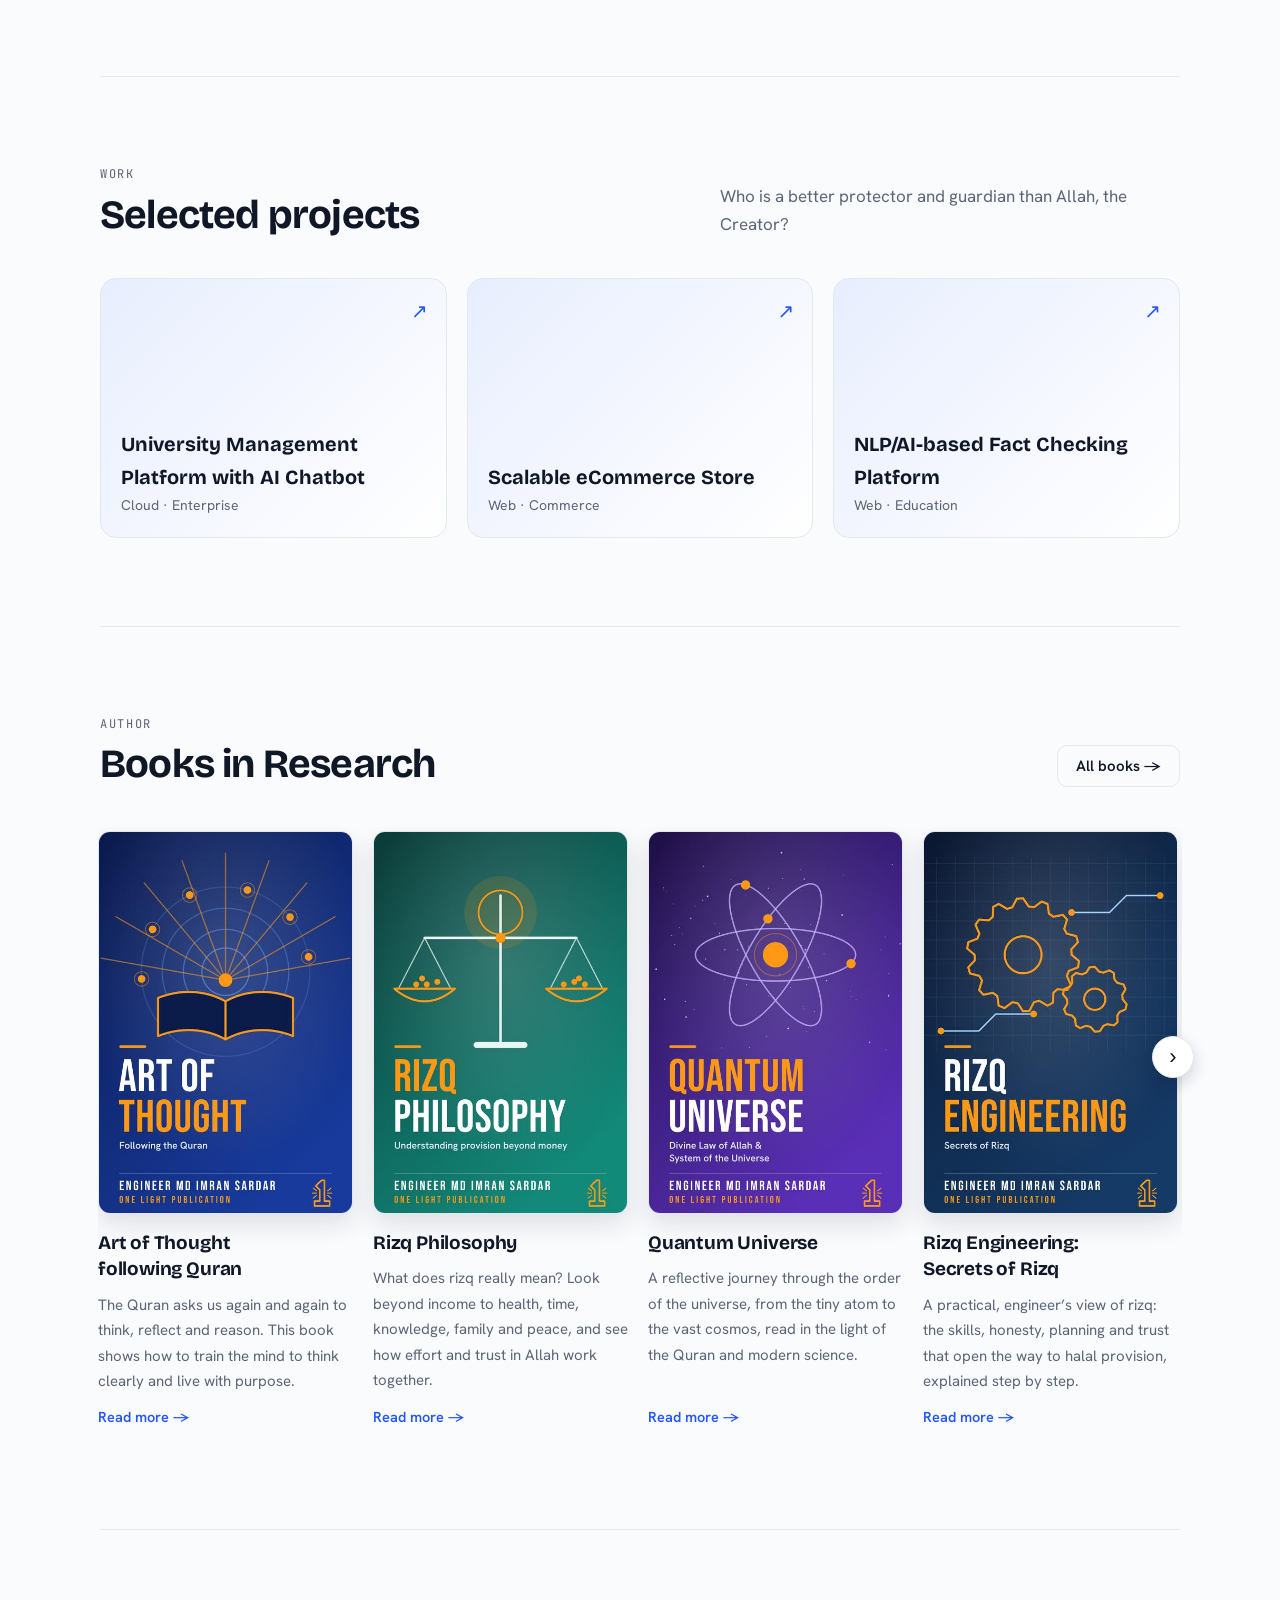
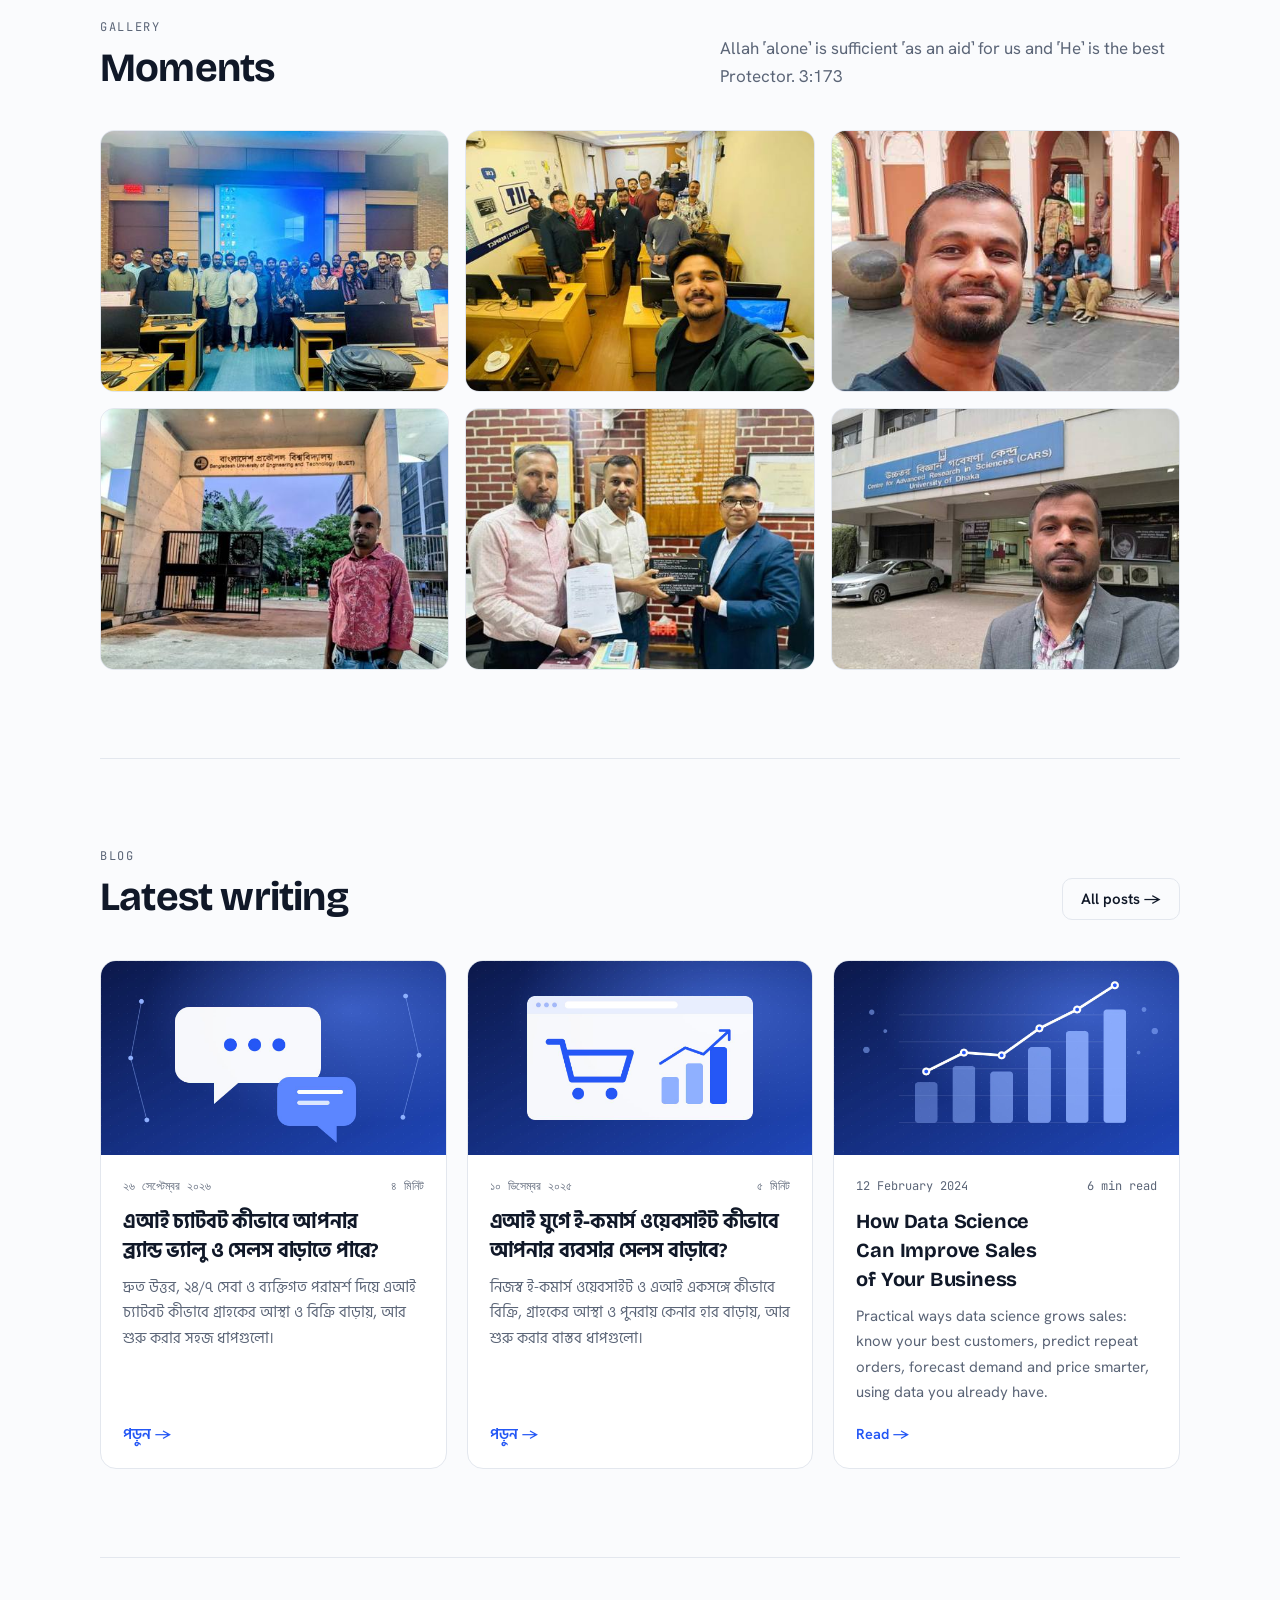
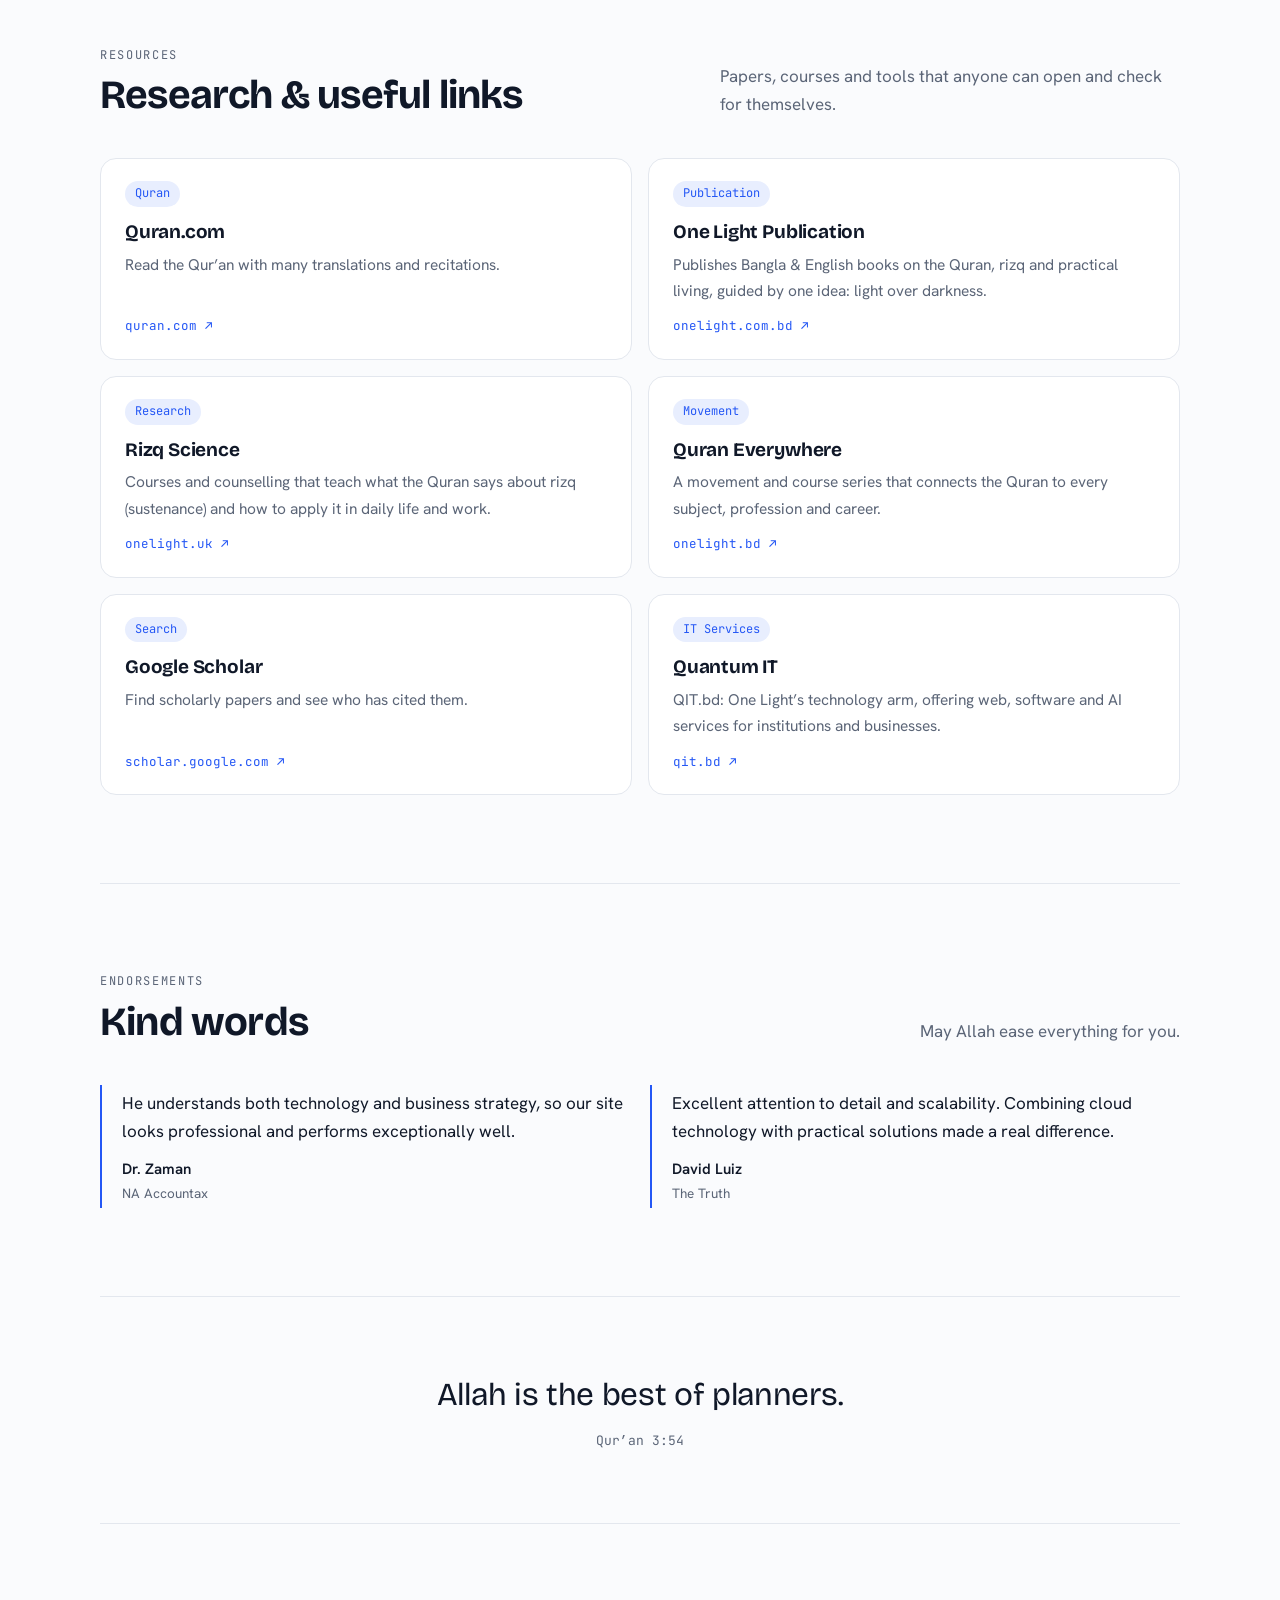
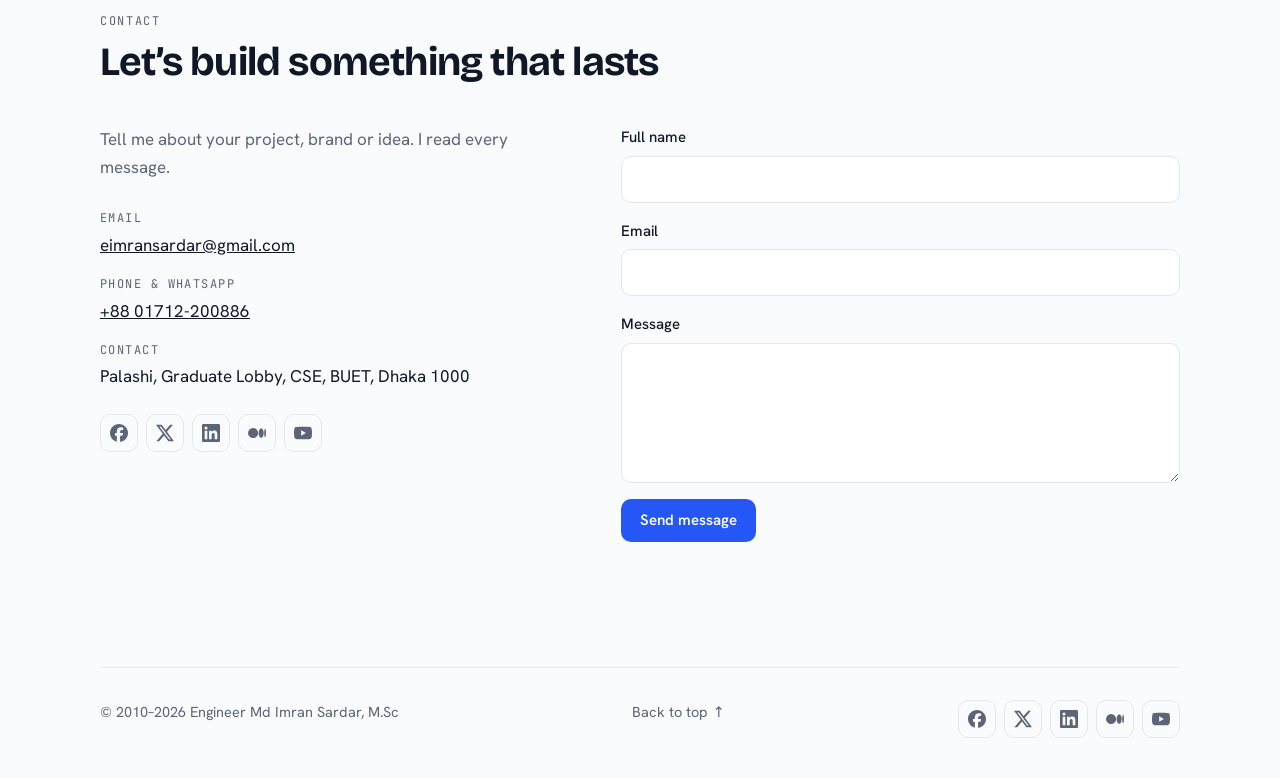
==== commit edca08cd: "AI Age" ====
--- a/index.html
+++ b/index.html
@@ -415,7 +415,7 @@
         </article>
         <article class="book">
           <a class="cover" href="blog.html" aria-label="Sufism in this AI Age"><img src="images/books/sufism-in-this-ai-age.jpg" alt="Cover of Sufism in this AI Age, by Engineer Md Imran Sardar" width="480" height="720" loading="lazy"></a>
-          <h3><a href="blog.html">Sufism in this AI Age</a></h3>
+          <h3><a href="blog.html">Sufism in the Age of AI</a></h3>
           <p>In a world of algorithms and noise, what is real Sufism? A calm, careful look at purifying the heart, sincerity and remembrance of Allah, free from myths.</p>
           <a class="more" href="blog.html">Read more →</a>
         </article>
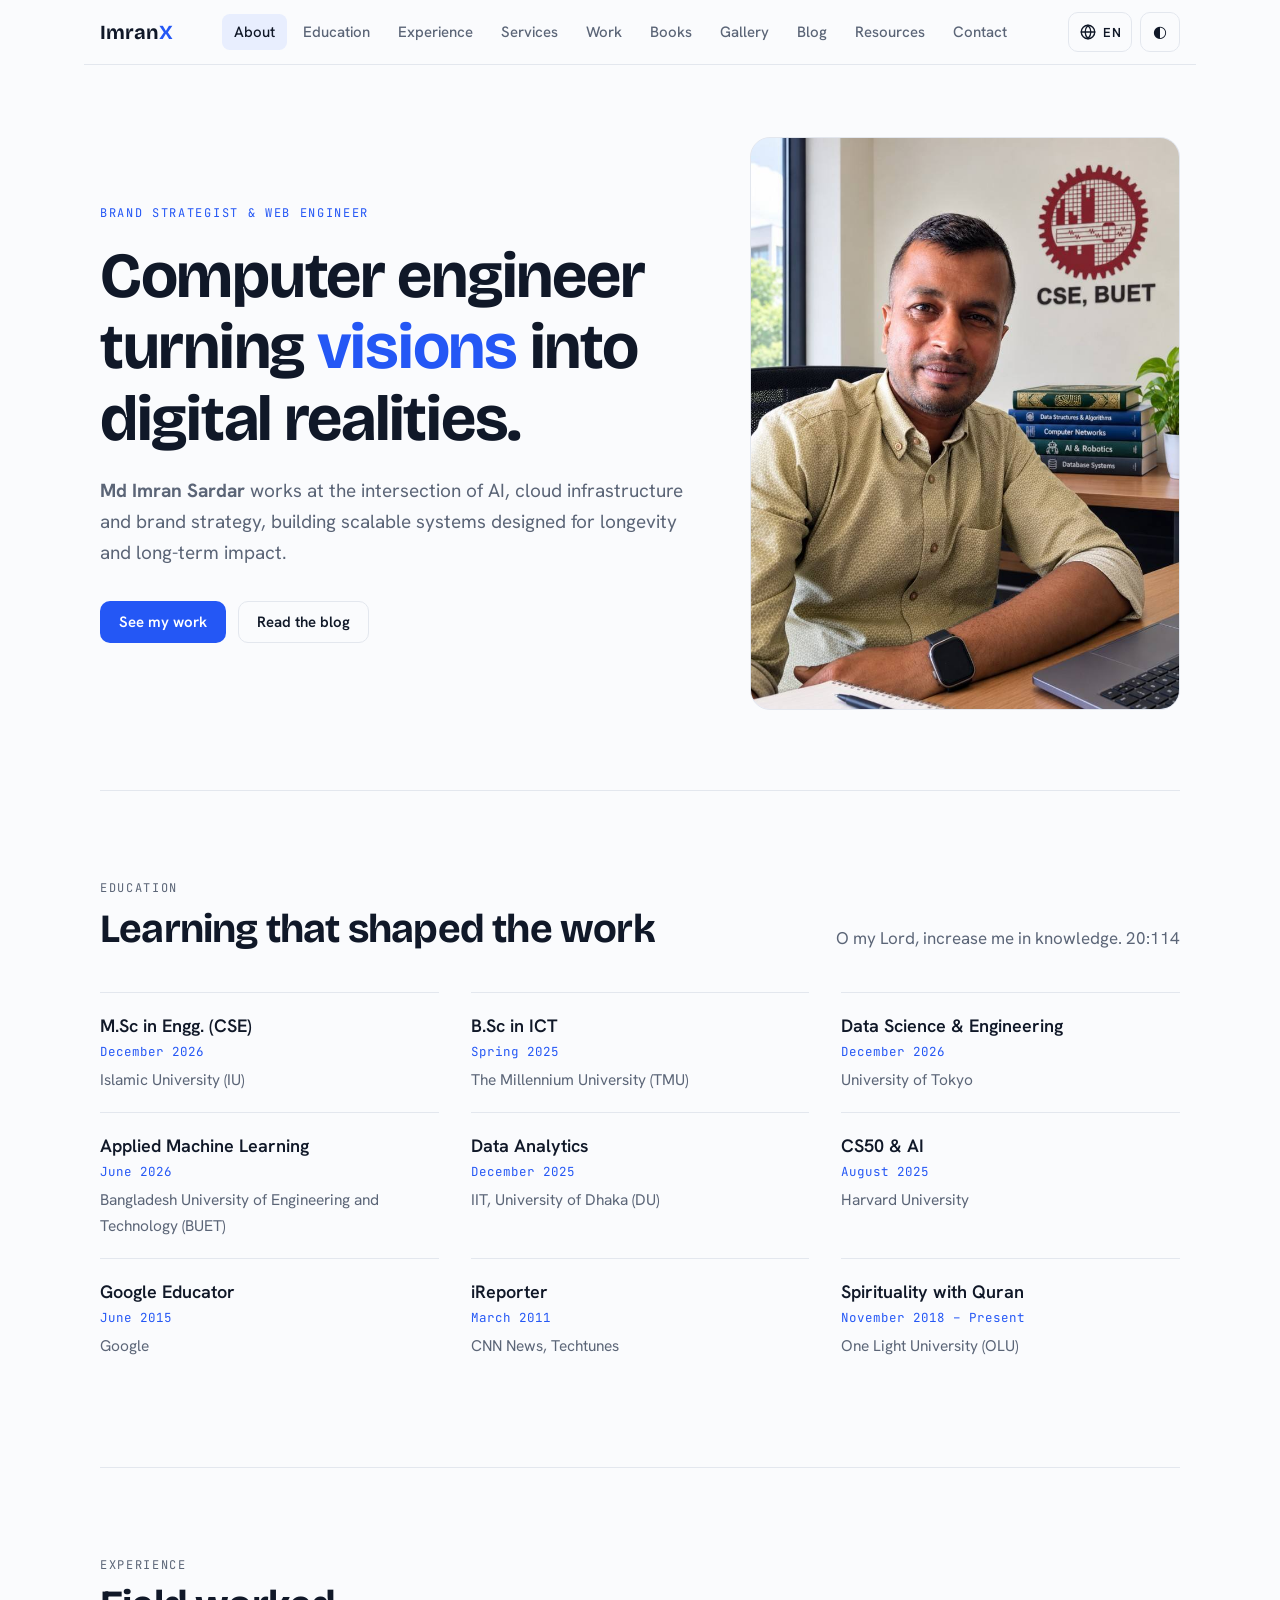
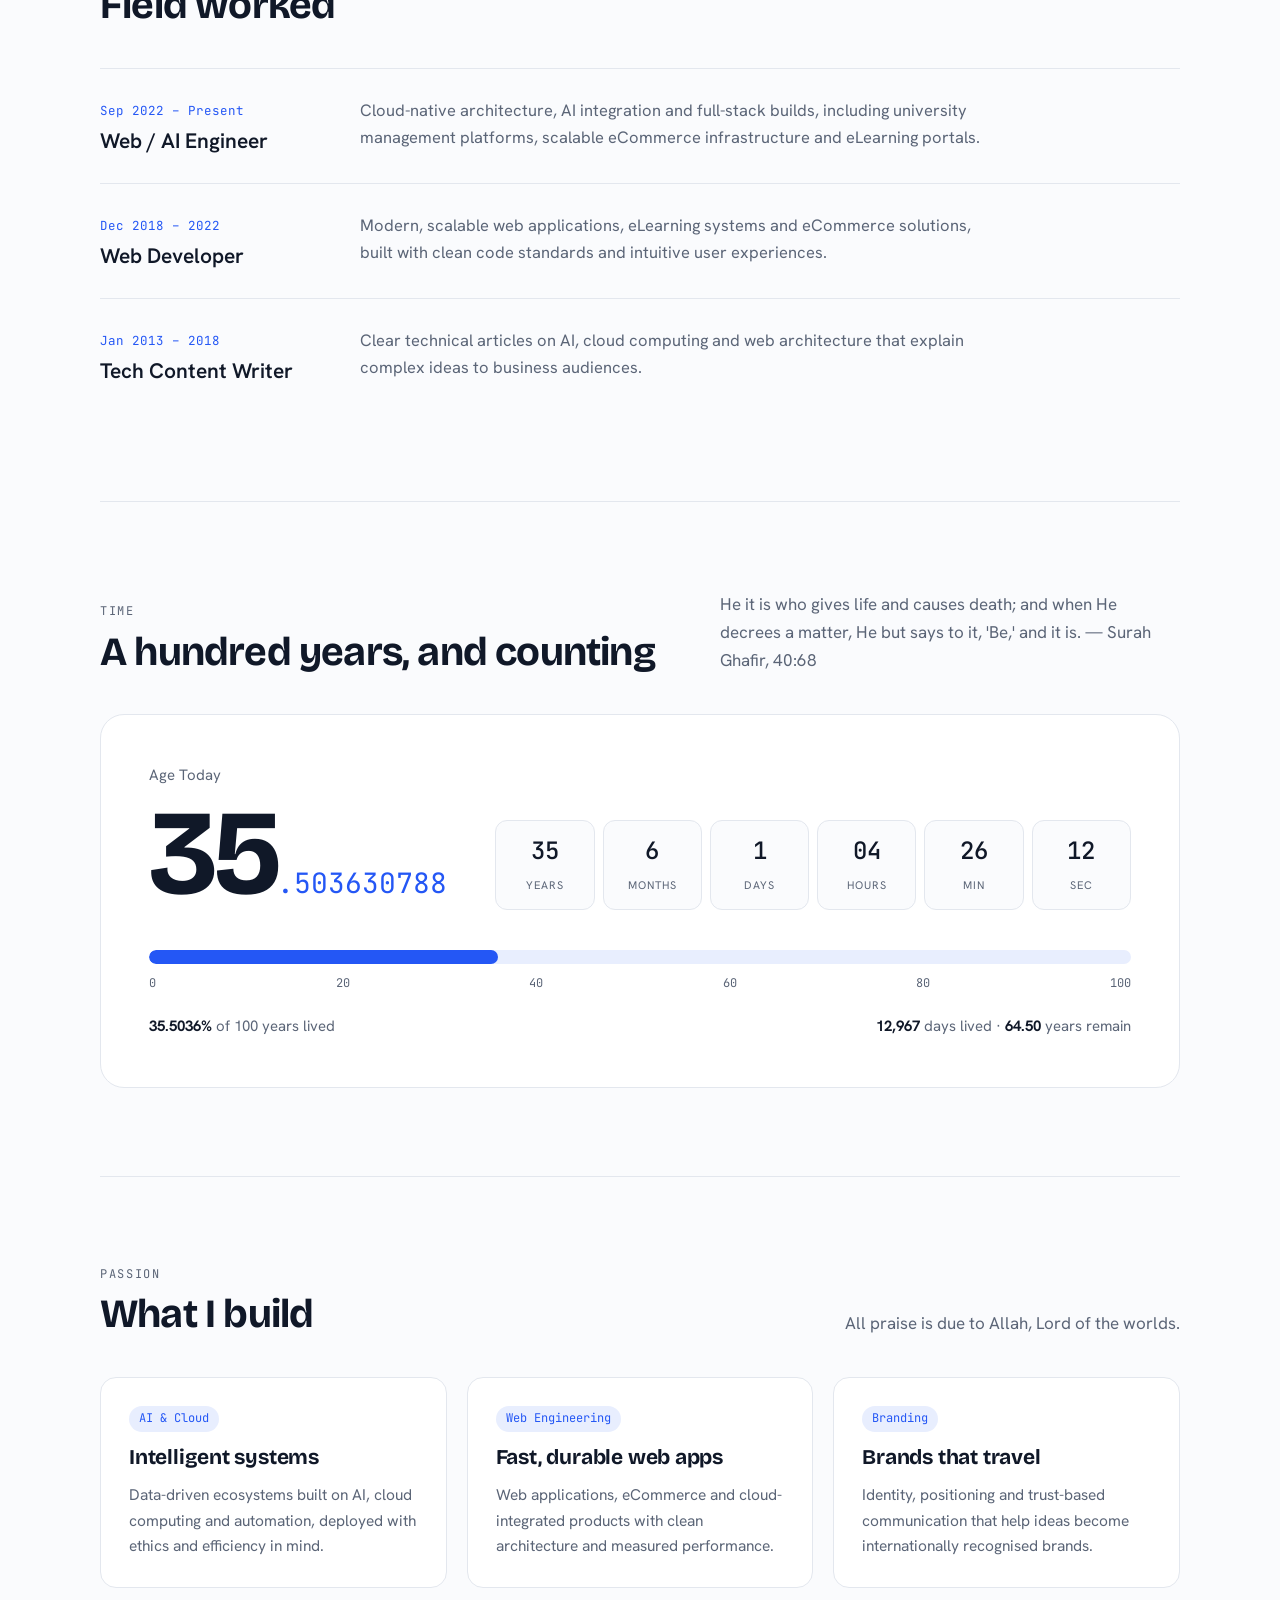
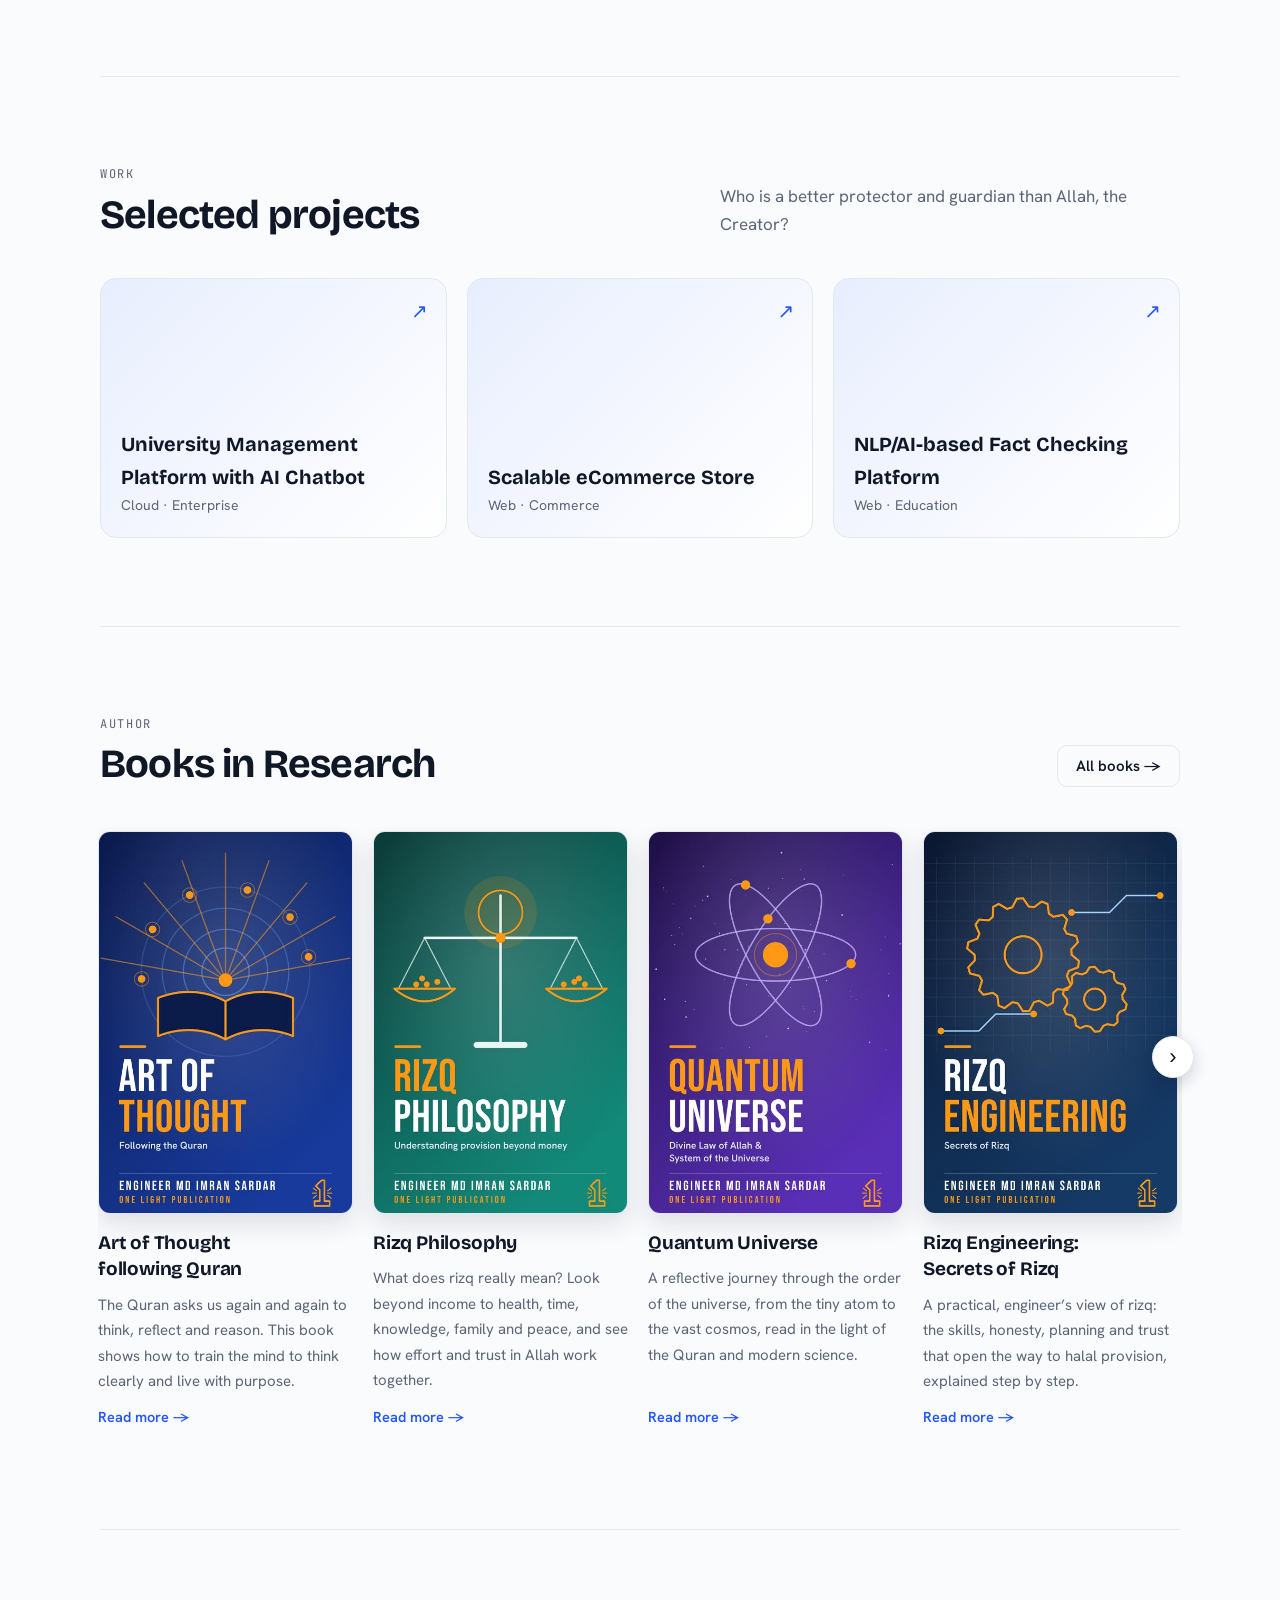
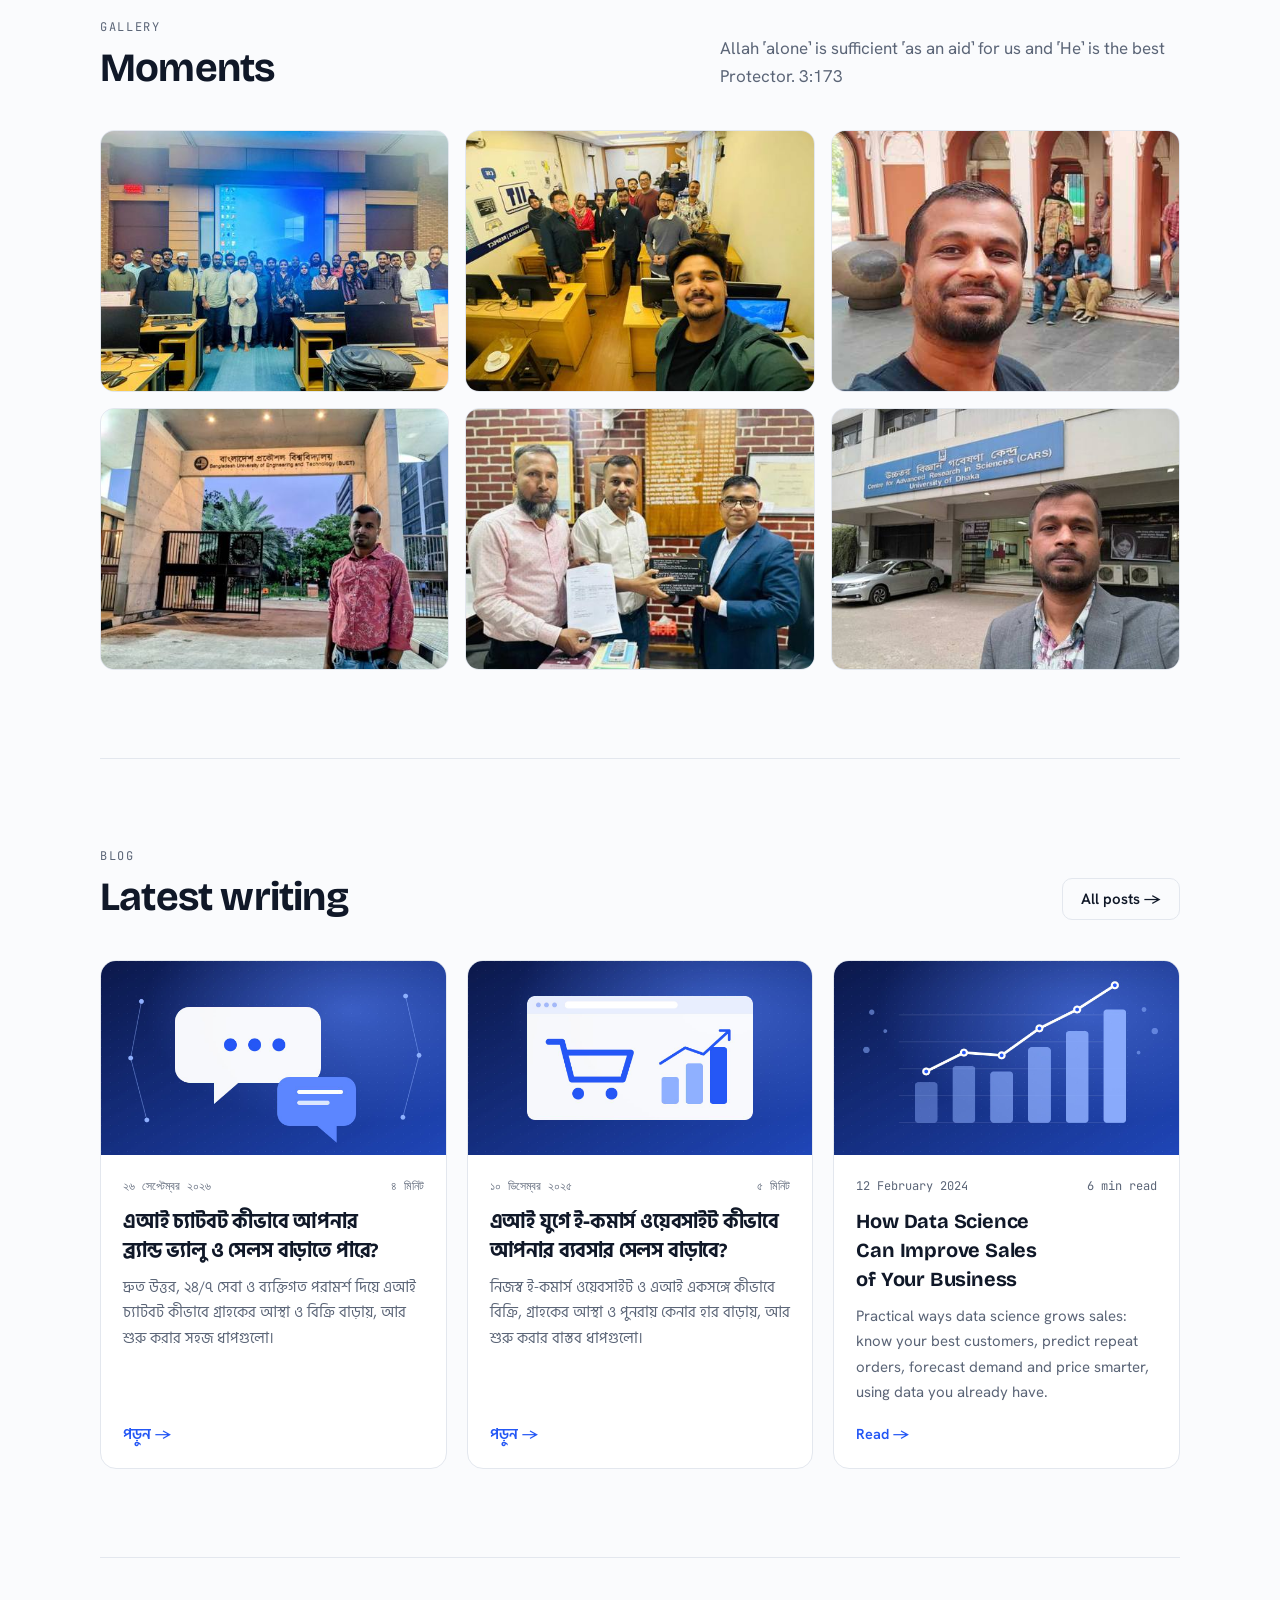
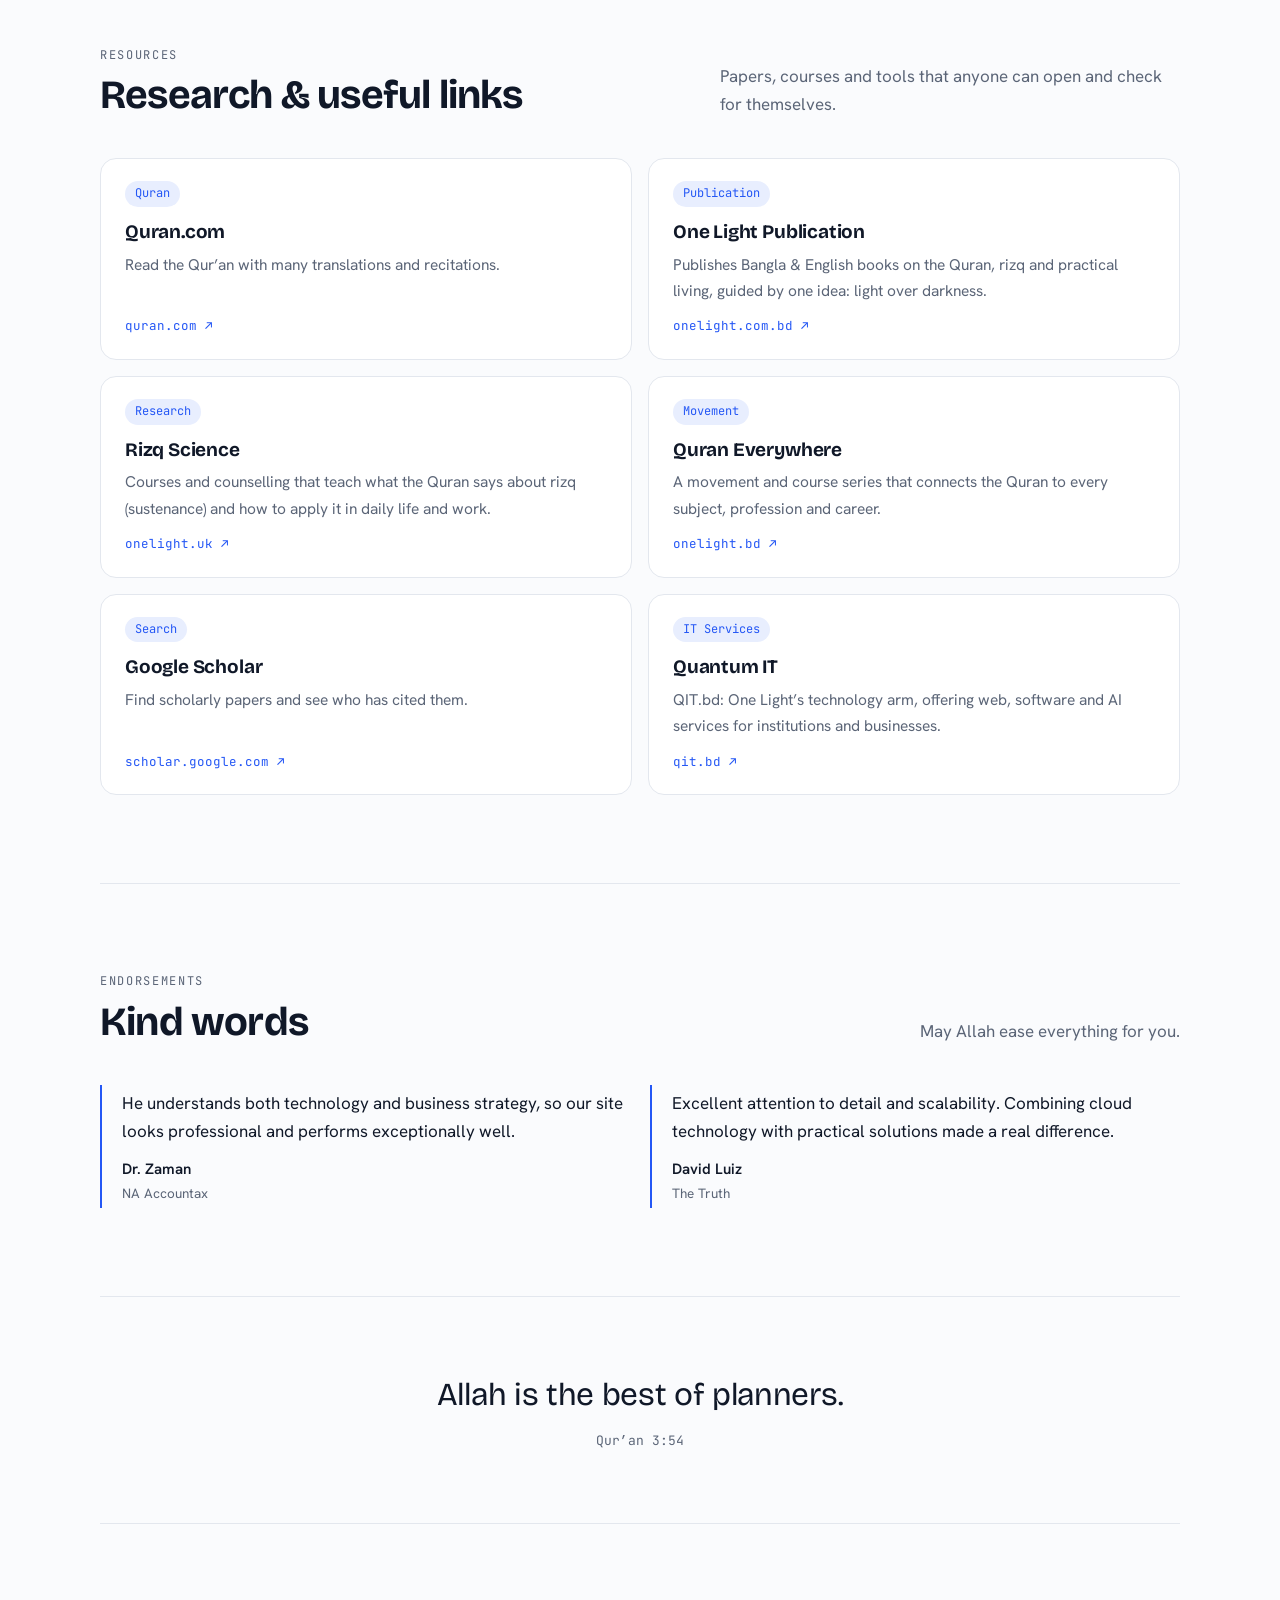
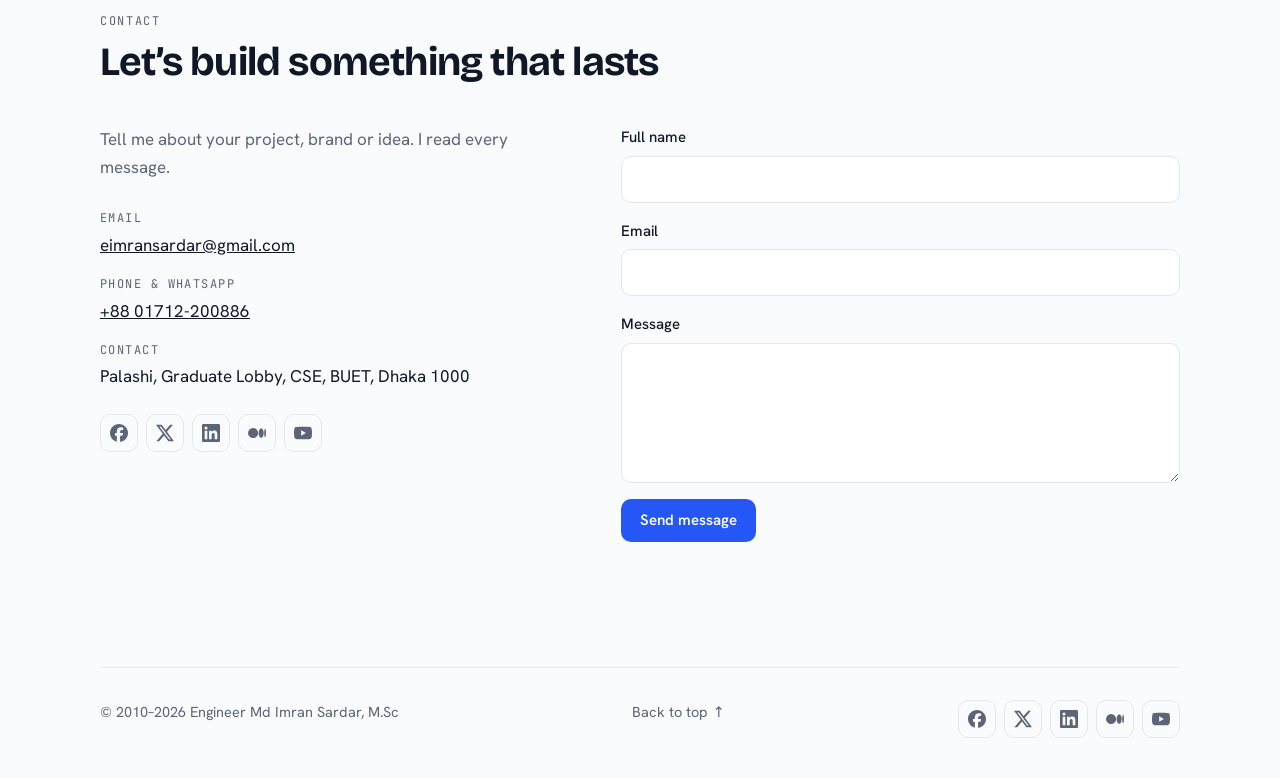
==== commit e1658065: "year" ====
--- a/index.html
+++ b/index.html
@@ -298,8 +298,8 @@
       <div class="entry"><h3>Data Analytics</h3><p class="when">December 2025</p><p>IIT, University of Dhaka (DU)</p></div>
       <div class="entry"><h3>CS50 &amp; AI</h3><p class="when">August 2025</p><p>Harvard University</p></div>
       <div class="entry"><h3>Google Educator</h3><p class="when">June 2015</p><p>Google</p></div>
-      <div class="entry"><h3>iReporter</h3><p class="when">December 2011</p><p>CNN News, Techtunes</p></div>
-      <div class="entry"><h3>Spirituality with Quran</h3><p class="when">September 2019 – Present</p><p>One Light University (OLU)</p></div>
+      <div class="entry"><h3>iReporter</h3><p class="when">March 2011</p><p>CNN News, Techtunes</p></div>
+      <div class="entry"><h3>Spirituality with Quran</h3><p class="when">November 2018 – Present</p><p>One Light University (OLU)</p></div>
     </div>
   </section>
 
